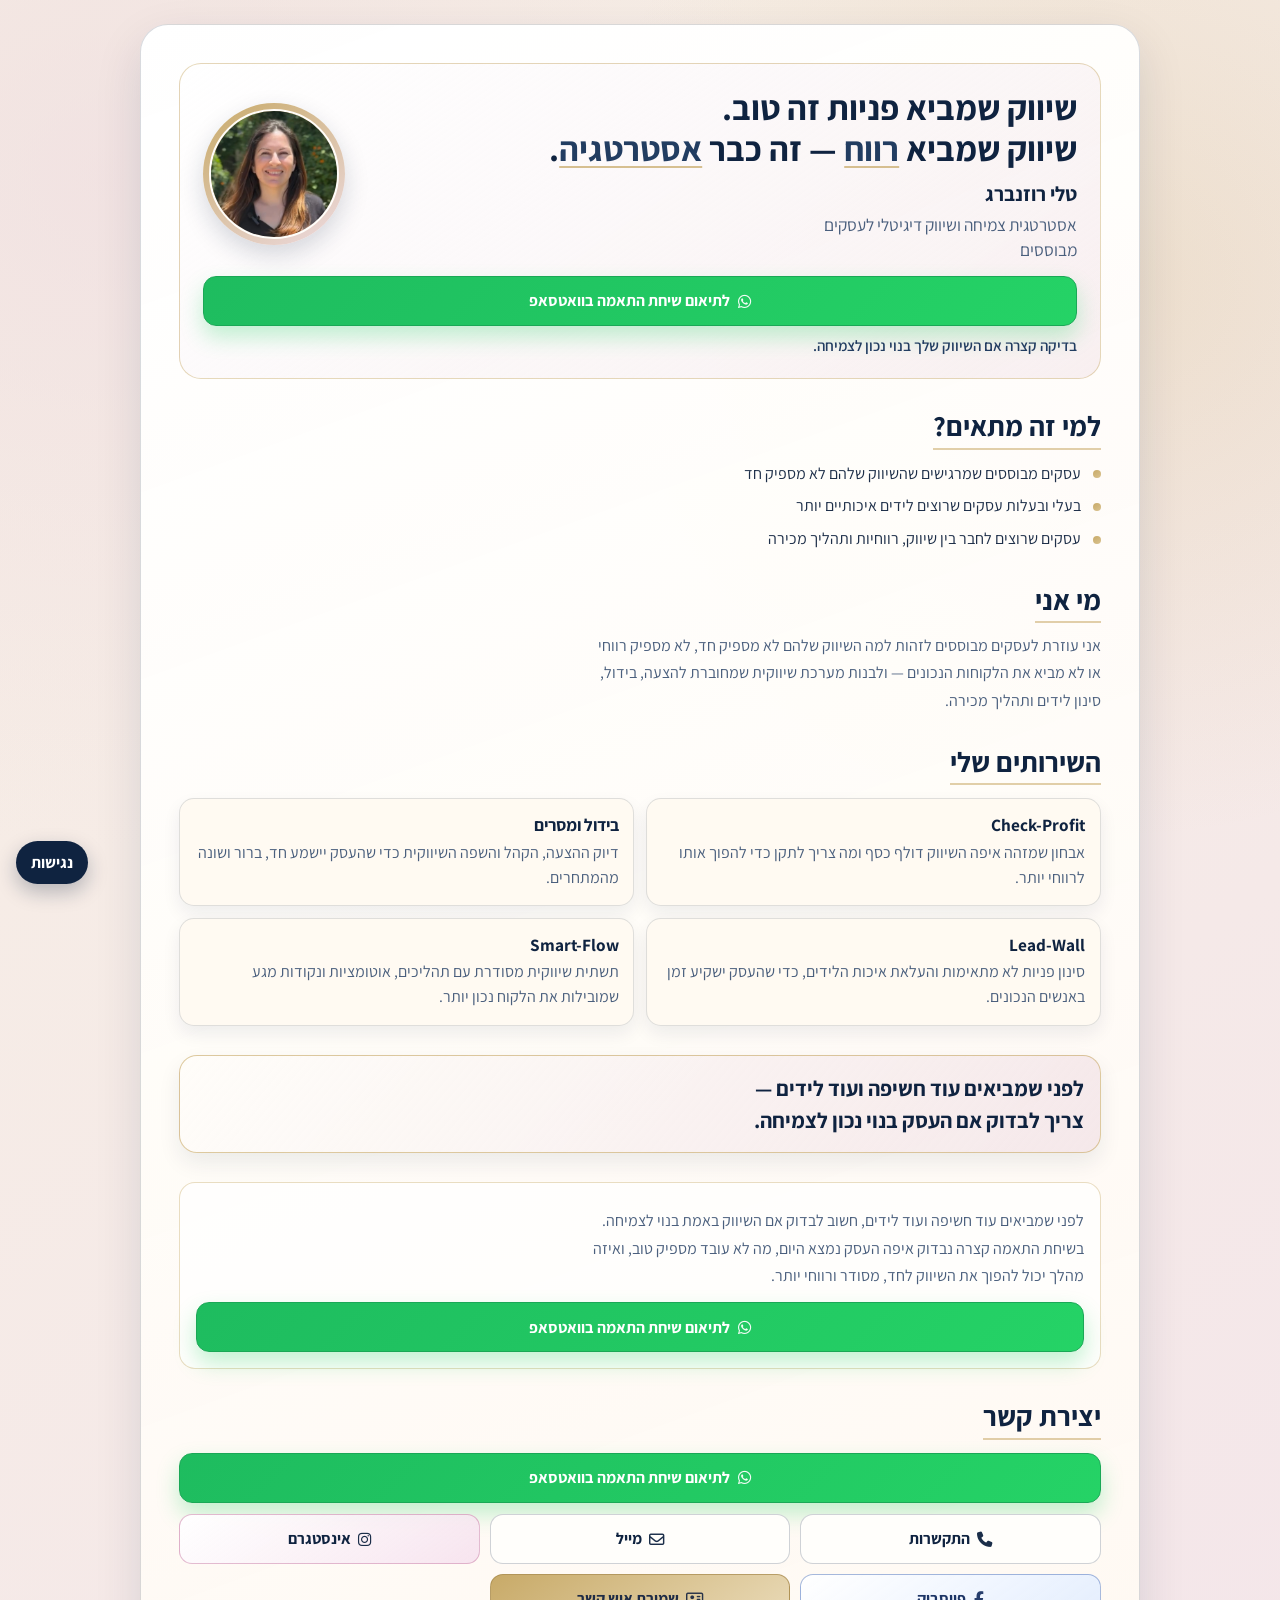
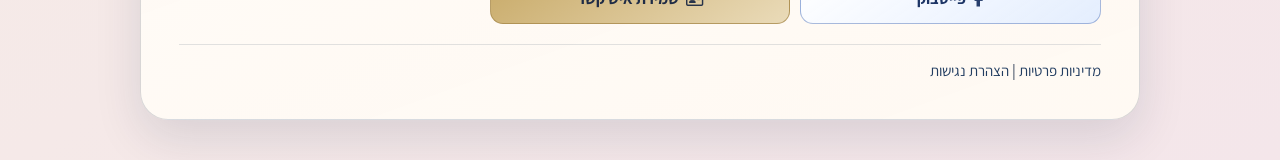
==== index.html @ 7b3e65f7 "Update index.html" ====
<!doctype html>
<html lang="he" dir="rtl">
  <head>
    <meta charset="UTF-8" />
    <meta name="viewport" content="width=device-width, initial-scale=1.0" />
    <title>טלי רוזנברג | אסטרטגית צמיחה ושיווק דיגיטלי לעסקים מבוססים</title>
    <meta
      name="description"
      content="טלי רוזנברג עוזרת לעסקים מבוססים לבנות שיווק חד, רווחי ומסודר יותר באמצעות אסטרטגיה, בידול, סינון לידים ותהליך מכירה. לתיאום שיחת התאמה בוואטסאפ."
    />
    <meta name="robots" content="index,follow" />
    <link rel="canonical" href="https://tali-digital-card.vercel.app/" />

    <meta property="og:type" content="website" />
    <meta property="og:locale" content="he_IL" />
    <meta property="og:url" content="https://tali-digital-card.vercel.app/" />
    <meta property="og:title" content="טלי רוזנברג | אסטרטגית צמיחה ושיווק דיגיטלי" />
    <meta
      property="og:description"
      content="שיווק שמביא פניות זה טוב. שיווק שמביא רווח — זה כבר אסטרטגיה. כרטיס דיגיטלי לתיאום שיחת התאמה עם טלי רוזנברג."
    />
    <meta property="og:image" content="https://tali-digital-card.vercel.app/assets/tali-profile.jpeg" />

    <meta name="twitter:card" content="summary_large_image" />
    <meta name="twitter:title" content="טלי רוזנברג | אסטרטגית צמיחה ושיווק דיגיטלי" />
    <meta
      name="twitter:description"
      content="שיווק שמביא פניות זה טוב. שיווק שמביא רווח — זה כבר אסטרטגיה."
    />
    <meta name="twitter:image" content="https://tali-digital-card.vercel.app/assets/tali-profile.jpeg" />

    <link rel="preconnect" href="https://fonts.googleapis.com" />
    <link rel="preconnect" href="https://fonts.gstatic.com" crossorigin />
    <link
      href="https://fonts.googleapis.com/css2?family=Assistant:wght@400;600;700&family=Playfair+Display:wght@600;700&display=swap"
      rel="stylesheet"
    />
    <link
      rel="stylesheet"
      href="https://cdnjs.cloudflare.com/ajax/libs/font-awesome/6.5.2/css/all.min.css"
    />
    <link rel="stylesheet" href="style.css" />

    <script type="application/ld+json">
      {
        "@context": "https://schema.org",
        "@type": "ProfessionalService",
        "name": "טלי רוזנברג",
        "url": "https://tali-digital-card.vercel.app/",
        "image": "https://tali-digital-card.vercel.app/assets/tali-profile.jpeg",
        "description": "אסטרטגית צמיחה ושיווק דיגיטלי לעסקים מבוססים. שיווק שמחובר לרווחיות, בידול, סינון לידים ותהליך מכירה.",
        "telephone": "+972586287333",
        "email": "rozdigitalm@gmail.com",
        "areaServed": "IL",
        "sameAs": [
          "https://www.instagram.com/tali_digitali/",
          "https://www.facebook.com/profile.php?id=61583277183396"
        ],
        "serviceType": [
          "אסטרטגיה שיווקית",
          "בידול ומסרים",
          "סינון לידים",
          "אוטומציות שיווקיות"
        ]
      }
    </script>
  </head>
  <body dir="rtl">
    <main class="page-wrap">
      <article class="brand-card">
        <section class="hero" aria-label="חלק עליון">
          <div class="hero-top">
            <div class="hero-copy">
              <h1>
                <span class="hook-line">שיווק שמביא פניות זה טוב.</span>
                <span class="hook-line"
                  >שיווק שמביא <span class="hook-emphasis">רווח</span> — זה כבר
                  <span class="hook-emphasis">אסטרטגיה</span>.</span
                >
              </h1>
              <p class="hero-name">טלי רוזנברג</p>
              <p class="hero-role">אסטרטגית צמיחה ושיווק דיגיטלי לעסקים מבוססים</p>
            </div>

            <figure class="profile-wrap" aria-label="תמונת פרופיל של טלי רוזנברג">
              <div class="profile-frame">
                <img
                  src="assets/tali-profile.jpeg"
                  alt="טלי רוזנברג, אסטרטגית צמיחה ושיווק דיגיטלי לעסקים מבוססים"
                  class="profile-image"
                />
              </div>
            </figure>
          </div>

          <a
            class="action-btn btn-whatsapp hero-cta"
            href="https://wa.me/972586287333"
            target="_blank"
            rel="noopener"
            aria-label="לתיאום שיחת התאמה בוואטסאפ"
          >
            <i class="fa-brands fa-whatsapp" aria-hidden="true"></i>
            <span>לתיאום שיחת התאמה בוואטסאפ</span>
          </a>
          <p class="hero-note">בדיקה קצרה אם השיווק שלך בנוי נכון לצמיחה.</p>
        </section>

        <section class="fit section-block" aria-label="למי השירות מתאים">
          <h2>למי זה מתאים?</h2>
          <ul class="fit-list">
            <li>עסקים מבוססים שמרגישים שהשיווק שלהם לא מספיק חד</li>
            <li>בעלי ובעלות עסקים שרוצים לידים איכותיים יותר</li>
            <li>עסקים שרוצים לחבר בין שיווק, רווחיות ותהליך מכירה</li>
          </ul>
        </section>

        <section class="about section-block" aria-label="מי אני">
          <h2>מי אני</h2>
          <p>
            אני עוזרת לעסקים מבוססים לזהות למה השיווק שלהם לא מספיק חד, לא מספיק
            רווחי או לא מביא את הלקוחות הנכונים — ולבנות מערכת שיווקית שמחוברת
            להצעה, בידול, סינון לידים ותהליך מכירה.
          </p>
        </section>

        <section class="services section-block" aria-label="שירותים">
          <h2>השירותים שלי</h2>
          <div class="services-grid">
            <article class="service-card">
              <h3>Check-Profit</h3>
              <p>
                אבחון שמזהה איפה השיווק דולף כסף ומה צריך לתקן כדי להפוך אותו לרווחי
                יותר.
              </p>
            </article>

            <article class="service-card">
              <h3>בידול ומסרים</h3>
              <p>
                דיוק ההצעה, הקהל והשפה השיווקית כדי שהעסק יישמע חד, ברור ושונה
                מהמתחרים.
              </p>
            </article>

            <article class="service-card">
              <h3>Lead-Wall</h3>
              <p>
                סינון פניות לא מתאימות והעלאת איכות הלידים, כדי שהעסק ישקיע זמן
                באנשים הנכונים.
              </p>
            </article>

            <article class="service-card">
              <h3>Smart-Flow</h3>
              <p>
                תשתית שיווקית מסודרת עם תהליכים, אוטומציות ונקודות מגע שמובילות את
                הלקוח נכון יותר.
              </p>
            </article>
          </div>
        </section>

        <section class="core-message section-block" aria-label="המסר המרכזי">
          <p>
            לפני שמביאים עוד חשיפה ועוד לידים —<br />
            צריך לבדוק אם העסק בנוי נכון לצמיחה.
          </p>
        </section>

        <section class="pre-contact-cta section-block" aria-label="קריאה לפעולה לפני יצירת קשר">
          <p>
            לפני שמביאים עוד חשיפה ועוד לידים, חשוב לבדוק אם השיווק באמת בנוי
            לצמיחה. בשיחת התאמה קצרה נבדוק איפה העסק נמצא היום, מה לא עובד מספיק
            טוב, ואיזה מהלך יכול להפוך את השיווק לחד, מסודר ורווחי יותר.
          </p>
          <a
            class="action-btn btn-whatsapp"
            href="https://wa.me/972586287333"
            target="_blank"
            rel="noopener"
            aria-label="לתיאום שיחת התאמה בוואטסאפ"
          >
            <i class="fa-brands fa-whatsapp" aria-hidden="true"></i>
            <span>לתיאום שיחת התאמה בוואטסאפ</span>
          </a>
        </section>

        <section class="contact section-block" id="contact" aria-label="יצירת קשר">
          <h2>יצירת קשר</h2>
          <a
            class="action-btn btn-whatsapp contact-primary"
            href="https://wa.me/972586287333"
            target="_blank"
            rel="noopener"
            aria-label="לתיאום שיחת התאמה בוואטסאפ"
          >
            <i class="fa-brands fa-whatsapp" aria-hidden="true"></i>
            <span>לתיאום שיחת התאמה בוואטסאפ</span>
          </a>

          <div class="actions" aria-label="כפתורי יצירת קשר משניים">
            <a class="action-btn" href="tel:0586287333" aria-label="התקשרות לטלי רוזנברג">
              <i class="fa-solid fa-phone" aria-hidden="true"></i>
              <span>התקשרות</span>
            </a>
            <a
              class="action-btn"
              href="mailto:rozdigitalm@gmail.com"
              aria-label="שליחת מייל לטלי רוזנברג"
            >
              <i class="fa-regular fa-envelope" aria-hidden="true"></i>
              <span>מייל</span>
            </a>
            <a
              class="action-btn btn-instagram"
              href="https://www.instagram.com/rdm_tali/"
              target="_blank"
              rel="noopener"
              aria-label="אינסטגרם של טלי רוזנברג"
            >
              <i class="fa-brands fa-instagram" aria-hidden="true"></i>
              <span>אינסטגרם</span>
            </a>
            <a
              class="action-btn btn-facebook"
              href="https://www.facebook.com/profile.php?id=61583277183396"
              target="_blank"
              rel="noopener"
              aria-label="פייסבוק של טלי רוזנברג"
            >
              <i class="fa-brands fa-facebook-f" aria-hidden="true"></i>
              <span>פייסבוק</span>
            </a>
            <a
              class="action-btn gold"
              href="assets/tali-rozenberg-contact.vcf"
              download
              aria-label="הורדת כרטיס איש קשר"
            >
              <i class="fa-regular fa-address-card" aria-hidden="true"></i>
              <span>שמירת איש קשר</span>
            </a>
          </div>
        </section>

        <footer class="card-footer" aria-label="קישורים נוספים">
          <nav class="legal-links" aria-label="קישורים משפטיים">
            <a href="privacy.html" aria-label="מעבר למדיניות הפרטיות">מדיניות פרטיות</a>
            <span aria-hidden="true">|</span>
            <a href="accessibility.html" aria-label="מעבר להצהרת הנגישות">הצהרת נגישות</a>
          </nav>
        </footer>
      </article>
    </main>

    <button
      class="a11y-toggle"
      id="a11yToggle"
      type="button"
      aria-label="פתיחת כלי נגישות"
      aria-expanded="false"
      aria-controls="a11yPanel"
    >
      נגישות
    </button>

    <section
      class="a11y-panel"
      id="a11yPanel"
      role="dialog"
      aria-label="כלי נגישות"
      aria-hidden="true"
      hidden
    >
      <div class="a11y-head">
        <h2>כלי נגישות</h2>
        <button type="button" id="a11yClose" class="a11y-close" aria-label="סגירת כלי נגישות">×</button>
      </div>

      <div class="a11y-grid">
        <button type="button" data-action="increase-text">הגדלת טקסט</button>
        <button type="button" data-action="decrease-text">הקטנת טקסט</button>
        <button type="button" data-action="reset-text">איפוס גודל טקסט</button>
        <button type="button" data-action="toggle-contrast">ניגודיות גבוהה</button>
        <button type="button" data-action="toggle-grayscale">גווני אפור</button>
        <button type="button" data-action="toggle-links">הדגשת קישורים</button>
        <button type="button" data-action="toggle-motion">הפחתת תנועה</button>
        <button type="button" data-action="reset-all">איפוס הכל</button>
      </div>

      <a class="a11y-statement-link" href="accessibility.html">מעבר להצהרת נגישות</a>
    </section>

    <script src="script.js"></script>
  </body>
</html>
---- style.css ----
:root {
  --user-font-scale: 1;
  --navy: #0f2340;
  --navy-soft: #223d61;
  --cream: #f7efe4;
  --off-white: #fffdf9;
  --powder: #edd9e0;
  --gold: #c8aa68;
  --gold-soft: #eadbb9;
  --text: #1e2f49;
  --muted: #4a5f7d;
  --border: rgba(15, 35, 64, 0.16);
  --shadow: 0 18px 48px rgba(15, 35, 64, 0.12);
}

* {
  box-sizing: border-box;
}

html,
body {
  margin: 0;
  padding: 0;
}

html {
  font-size: calc(16px * var(--user-font-scale));
}

body {
  min-height: 100vh;
  font-family: "Assistant", "Heebo", "Rubik", Arial, sans-serif;
  direction: rtl;
  text-align: right;
  overflow-x: hidden;
  color: var(--text);
  background:
    radial-gradient(circle at 8% 10%, rgba(237, 217, 224, 0.55), transparent 34%),
    radial-gradient(circle at 88% 16%, rgba(200, 170, 104, 0.2), transparent 30%),
    linear-gradient(145deg, var(--cream), #f4e6ea);
}

:focus-visible {
  outline: 3px solid #1a57a8;
  outline-offset: 2px;
}

.page-wrap {
  width: min(1000px, 92%);
  margin: 0 auto;
  padding: 1rem 0 2.5rem;
}

.brand-card {
  background: linear-gradient(160deg, rgba(255, 255, 255, 0.985), rgba(255, 250, 243, 0.94));
  border: 1px solid var(--border);
  border-radius: 28px;
  padding: clamp(1rem, 3.3vw, 2.4rem);
  box-shadow: var(--shadow);
}

.hero {
  border: 1px solid rgba(200, 170, 104, 0.45);
  background: linear-gradient(145deg, rgba(255, 255, 255, 0.95), rgba(237, 217, 224, 0.38));
  border-radius: 22px;
  padding: clamp(0.95rem, 3vw, 1.4rem);
}

.hero-top {
  display: flex;
  align-items: center;
  justify-content: space-between;
  gap: 0.9rem;
}

.hero-copy {
  max-width: 30ch;
}

.hero-copy h1 {
  margin: 0;
  font-family: "Assistant", "Heebo", "Rubik", Arial, sans-serif;
  color: var(--navy);
  font-size: clamp(1.12rem, 4.5vw, 2.15rem);
  line-height: 1.2;
  letter-spacing: 0;
  font-weight: 700;
}

.hook-line {
  display: block;
  white-space: nowrap;
}

.hook-emphasis {
  color: var(--navy-soft);
  font-weight: 700;
  text-decoration: underline;
  text-decoration-color: rgba(200, 170, 104, 0.72);
  text-decoration-thickness: 2px;
  text-underline-offset: 0.14em;
}

.hero-name {
  margin: 0.65rem 0 0;
  color: var(--navy);
  font-size: clamp(1.05rem, 3.8vw, 1.28rem);
  font-weight: 700;
}

.hero-role {
  margin: 0.32rem 0 0;
  color: var(--muted);
  font-size: clamp(0.95rem, 3.2vw, 1.08rem);
  line-height: 1.45;
}

.profile-wrap {
  margin: 0;
  flex-shrink: 0;
}

.profile-frame {
  width: clamp(88px, 22vw, 142px);
  aspect-ratio: 1 / 1;
  border-radius: 50%;
  padding: 6px;
  background: linear-gradient(145deg, rgba(200, 170, 104, 1), rgba(237, 217, 224, 0.95));
  box-shadow: 0 10px 25px rgba(15, 35, 64, 0.17);
}

.profile-image {
  width: 100%;
  height: 100%;
  border-radius: 50%;
  object-fit: cover;
  display: block;
  border: 2px solid var(--off-white);
}

.hero-cta {
  margin-top: 0.9rem;
  width: 100%;
}

.hero-note {
  margin: 0.55rem 0 0;
  color: var(--navy-soft);
  text-align: right;
  font-size: 0.95rem;
  font-weight: 600;
}

.section-block {
  margin-top: clamp(1rem, 2.8vw, 1.8rem);
}

.section-block h2 {
  margin: 0;
  display: inline-block;
  font-family: "Assistant", "Heebo", "Rubik", Arial, sans-serif;
  font-weight: 700;
  color: var(--navy);
  font-size: clamp(1.2rem, 3.8vw, 1.75rem);
  padding-bottom: 0.2rem;
  border-bottom: 2px solid rgba(200, 170, 104, 0.55);
}

.section-block p {
  margin: 0.55rem 0 0;
  color: var(--muted);
  font-size: 1rem;
  line-height: 1.72;
  max-width: 64ch;
}

.fit-list {
  margin: 0.7rem 0 0;
  padding: 0;
  list-style: none;
  display: grid;
  gap: 0.42rem;
}

.fit-list li {
  position: relative;
  color: var(--text);
  padding-inline-start: 1.2rem;
  line-height: 1.62;
}

.fit-list li::before {
  content: "";
  width: 8px;
  height: 8px;
  border-radius: 50%;
  position: absolute;
  right: 0;
  top: 0.6em;
  background: linear-gradient(145deg, var(--gold), #d9c28f);
}

.services-grid {
  margin-top: 0.8rem;
  display: grid;
  grid-template-columns: 1fr;
  gap: 0.72rem;
}

.service-card {
  background: #fffaf2;
  border: 1px solid rgba(15, 35, 64, 0.13);
  border-radius: 15px;
  padding: 0.9rem;
  box-shadow: 0 8px 18px rgba(15, 35, 64, 0.07);
}

.service-card h3,
.service-card p {
  margin: 0;
}

.service-card h3 {
  color: var(--navy);
  font-size: 1.08rem;
}

.service-card p {
  margin-top: 0.28rem;
  color: var(--muted);
  line-height: 1.56;
}

.core-message {
  background: linear-gradient(130deg, rgba(255, 253, 249, 0.98), rgba(237, 217, 224, 0.55));
  border: 1px solid rgba(200, 170, 104, 0.62);
  border-radius: 18px;
  box-shadow: 0 10px 22px rgba(15, 35, 64, 0.08);
  padding: 1rem;
}

.core-message p {
  margin: 0;
  color: var(--navy);
  font-family: "Assistant", "Heebo", "Rubik", Arial, sans-serif;
  font-size: clamp(1.08rem, 3.4vw, 1.35rem);
  font-weight: 700;
  line-height: 1.5;
}

.pre-contact-cta {
  background: rgba(255, 255, 255, 0.7);
  border: 1px solid rgba(200, 170, 104, 0.4);
  border-radius: 16px;
  padding: 0.95rem;
}

.pre-contact-cta .action-btn {
  margin-top: 0.8rem;
}

.contact-primary {
  margin-top: 0.82rem;
  width: 100%;
}

.actions {
  margin-top: 0.72rem;
  display: grid;
  grid-template-columns: 1fr;
  gap: 0.62rem;
}

.action-btn {
  text-decoration: none;
  display: inline-flex;
  align-items: center;
  justify-content: center;
  gap: 0.46rem;
  line-height: 1.25;
  min-height: 50px;
  width: 100%;
  border-radius: 13px;
  padding: 0.78rem 0.85rem;
  border: 1px solid rgba(15, 35, 64, 0.2);
  background: #fffefb;
  color: var(--navy);
  font-weight: 700;
  font-size: 0.99rem;
  transition: transform 160ms ease, box-shadow 160ms ease, border-color 160ms ease,
    background 160ms ease;
}

.action-btn i {
  font-size: 0.96rem;
  opacity: 0.95;
}

.action-btn:hover {
  transform: translateY(-2px);
  border-color: rgba(200, 170, 104, 0.82);
  box-shadow: 0 10px 24px rgba(15, 35, 64, 0.12);
}

.action-btn.btn-whatsapp {
  background: linear-gradient(135deg, #1ebc5f, #25d366);
  color: #fff;
  border-color: #1aa856;
  box-shadow: 0 11px 22px rgba(37, 211, 102, 0.28);
}

.action-btn.btn-whatsapp:hover {
  background: linear-gradient(135deg, #18ab52, #22c763);
  border-color: #17934a;
  box-shadow: 0 13px 25px rgba(37, 211, 102, 0.33);
}

.action-btn.btn-instagram {
  background: linear-gradient(145deg, rgba(255, 255, 255, 0.98), rgba(245, 222, 237, 0.78));
  border-color: rgba(200, 122, 164, 0.5);
}

.action-btn.btn-facebook {
  background: linear-gradient(145deg, rgba(255, 255, 255, 0.98), rgba(225, 236, 255, 0.9));
  border-color: rgba(66, 103, 178, 0.45);
  color: #1d3566;
}

.action-btn.gold {
  background: linear-gradient(145deg, var(--gold), var(--gold-soft));
  border-color: rgba(168, 138, 77, 0.74);
  color: #1f2c46;
}

.card-footer {
  margin-top: 1.25rem;
  padding-top: 0.9rem;
  border-top: 1px solid rgba(15, 35, 64, 0.12);
  display: flex;
  gap: 1rem;
  flex-wrap: wrap;
}

.card-footer a {
  color: var(--navy-soft);
  text-decoration: none;
  font-size: 0.94rem;
}

.card-footer a:hover {
  text-decoration: underline;
}

.legal-card {
  max-width: 850px;
  margin: 0 auto;
}

.legal-card h1 {
  margin: 0;
  color: var(--navy);
  font-size: clamp(1.7rem, 5vw, 2.4rem);
}

.legal-card p,
.legal-card li {
  color: var(--muted);
  line-height: 1.7;
}

.legal-card ul {
  margin-top: 0.4rem;
}

.legal-card .legal-contact {
  background: #fffaf2;
  border: 1px solid rgba(15, 35, 64, 0.12);
  border-radius: 14px;
  padding: 0.85rem;
}

.back-link {
  margin-top: 1.2rem;
  display: inline-block;
  color: var(--navy);
  font-weight: 700;
  text-decoration: none;
}

.back-link:hover {
  text-decoration: underline;
}

.a11y-toggle {
  position: fixed;
  left: 1rem;
  bottom: 1rem;
  z-index: 1200;
  border: 0;
  border-radius: 999px;
  padding: 0.7rem 0.95rem;
  font: inherit;
  font-weight: 700;
  background: var(--navy);
  color: #fff;
  box-shadow: 0 8px 20px rgba(15, 35, 64, 0.28);
  cursor: pointer;
}

.a11y-panel {
  position: fixed;
  left: 1rem;
  bottom: 4.25rem;
  width: min(92vw, 320px);
  z-index: 1300;
  background: #fff;
  border: 1px solid rgba(15, 35, 64, 0.2);
  border-radius: 14px;
  box-shadow: 0 16px 40px rgba(15, 35, 64, 0.2);
  padding: 0.75rem;
}

.a11y-head {
  display: flex;
  align-items: center;
  justify-content: space-between;
  gap: 0.6rem;
}

.a11y-head h2 {
  margin: 0;
  font-size: 1.05rem;
  color: var(--navy);
}

.a11y-close {
  border: 0;
  background: transparent;
  color: var(--navy);
  font-size: 1.35rem;
  line-height: 1;
  cursor: pointer;
}

.a11y-grid {
  display: grid;
  grid-template-columns: repeat(2, minmax(0, 1fr));
  gap: 0.45rem;
  margin-top: 0.65rem;
}

.a11y-grid button {
  border: 1px solid rgba(15, 35, 64, 0.2);
  background: #fffefb;
  border-radius: 10px;
  min-height: 38px;
  padding: 0.4rem 0.45rem;
  font: inherit;
  color: var(--navy);
  cursor: pointer;
}

.a11y-grid button:hover {
  border-color: rgba(200, 170, 104, 0.78);
}

.a11y-statement-link {
  display: inline-block;
  margin-top: 0.65rem;
  color: var(--navy-soft);
  text-decoration: none;
}

.a11y-statement-link:hover {
  text-decoration: underline;
}

body.a11y-high-contrast {
  background: #ffffff;
  color: #000;
}

body.a11y-high-contrast .brand-card,
body.a11y-high-contrast .hero,
body.a11y-high-contrast .service-card,
body.a11y-high-contrast .pre-contact-cta,
body.a11y-high-contrast .core-message,
body.a11y-high-contrast .legal-card,
body.a11y-high-contrast .a11y-panel {
  background: #fff !important;
  border-color: #000 !important;
  box-shadow: none !important;
}

body.a11y-high-contrast * {
  color: #000 !important;
}

body.a11y-grayscale {
  filter: grayscale(1);
}

body.a11y-links-highlight a {
  text-decoration: underline !important;
  text-decoration-thickness: 2px !important;
}

body.a11y-reduce-motion *,
body.a11y-reduce-motion *::before,
body.a11y-reduce-motion *::after {
  animation-duration: 0.01ms !important;
  animation-iteration-count: 1 !important;
  transition-duration: 0.01ms !important;
  scroll-behavior: auto !important;
}

@media (min-width: 700px) {
  .page-wrap {
    padding-top: 1.5rem;
  }

  .hero-copy {
    max-width: 34ch;
  }

  .services-grid {
    grid-template-columns: repeat(2, minmax(0, 1fr));
  }

  .actions {
    grid-template-columns: repeat(2, minmax(0, 1fr));
  }
}

@media (max-width: 768px) {
  .page-wrap {
    width: min(1000px, 94%);
    padding-top: 0.8rem;
  }

  .brand-card {
    padding: 0.9rem;
  }

  .hero {
    padding: 0.9rem;
  }

  .hero-top {
    display: grid;
    grid-template-columns: 1fr;
    justify-items: center;
    gap: 0.7rem;
  }

  .hero-copy {
    order: 1;
    max-width: 100%;
    width: 100%;
    text-align: right;
  }

  .hero-copy h1 {
    font-size: clamp(1rem, 4.6vw, 1.24rem);
    line-height: 1.28;
  }

  .hook-line {
    white-space: normal;
  }

  .profile-wrap {
    order: 2;
  }

  .profile-frame {
    width: clamp(84px, 22vw, 104px);
  }

  .hero-name {
    font-size: 1.02rem;
  }

  .hero-role {
    font-size: 0.95rem;
    line-height: 1.5;
  }

  .action-btn {
    min-height: 52px;
  }

  .a11y-panel {
    left: 0.6rem;
    bottom: 4.1rem;
  }

  .a11y-toggle {
    left: 0.6rem;
    bottom: 0.8rem;
  }
}

@media (min-width: 960px) {
  .actions {
    grid-template-columns: repeat(3, minmax(0, 1fr));
  }
}

@media (prefers-reduced-motion: reduce) {
  * {
    transition-duration: 0.01ms !important;
    animation-duration: 0.01ms !important;
  }
}
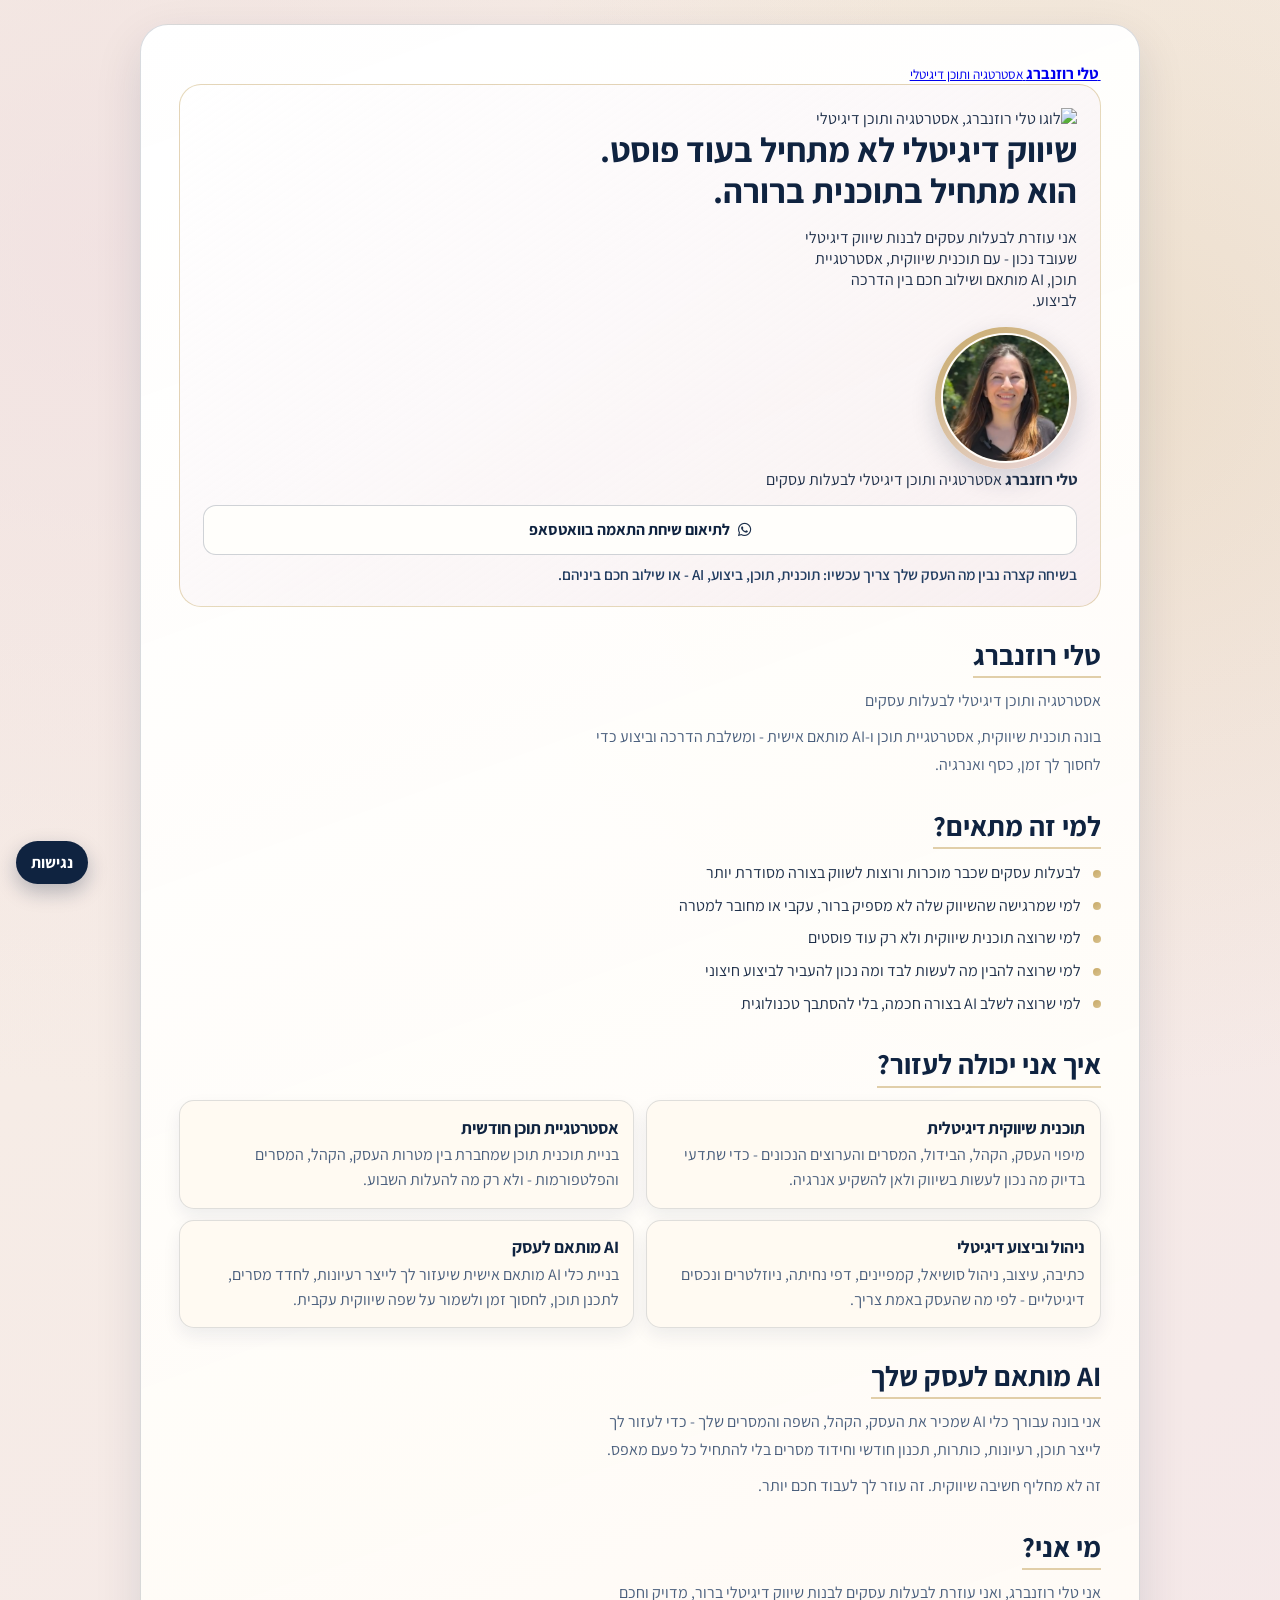
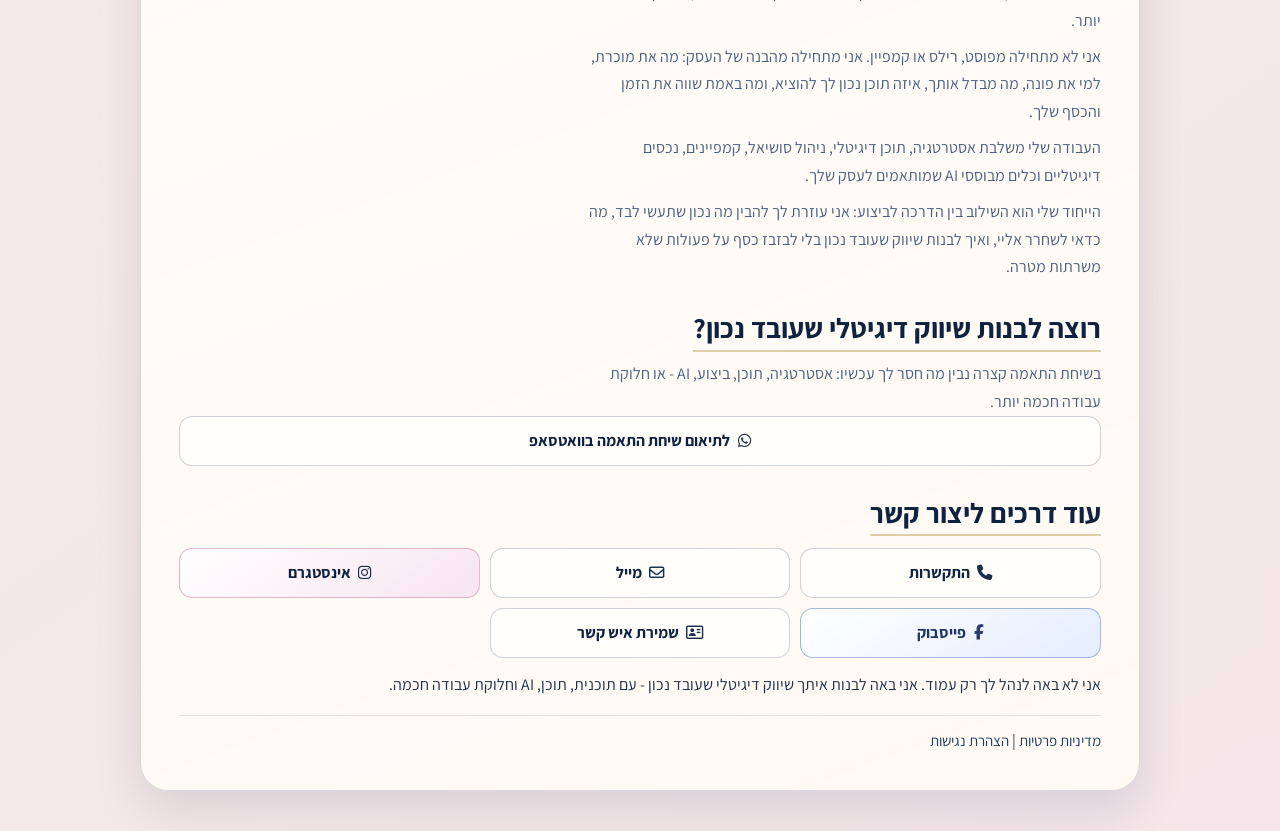
==== commit 64dd67c5: "Update digital card branding" ====
--- a/index.html
+++ b/index.html
@@ -3,10 +3,10 @@
   <head>
     <meta charset="UTF-8" />
     <meta name="viewport" content="width=device-width, initial-scale=1.0" />
-    <title>טלי רוזנברג | אסטרטגית צמיחה ושיווק דיגיטלי לעסקים מבוססים</title>
+    <title>טלי רוזנברג | אסטרטגיה ותוכן דיגיטלי</title>
     <meta
       name="description"
-      content="טלי רוזנברג עוזרת לעסקים מבוססים לבנות שיווק חד, רווחי ומסודר יותר באמצעות אסטרטגיה, בידול, סינון לידים ותהליך מכירה. לתיאום שיחת התאמה בוואטסאפ."
+      content="תוכנית שיווקית, אסטרטגיית תוכן ו-AI מותאם לבעלות עסקים שרוצות שיווק דיגיטלי שעובד נכון."
     />
     <meta name="robots" content="index,follow" />
     <link rel="canonical" href="https://tali-digital-card.vercel.app/" />
@@ -14,25 +14,25 @@
     <meta property="og:type" content="website" />
     <meta property="og:locale" content="he_IL" />
     <meta property="og:url" content="https://tali-digital-card.vercel.app/" />
-    <meta property="og:title" content="טלי רוזנברג | אסטרטגית צמיחה ושיווק דיגיטלי" />
+    <meta property="og:title" content="טלי רוזנברג | אסטרטגיה ותוכן דיגיטלי" />
     <meta
       property="og:description"
-      content="שיווק שמביא פניות זה טוב. שיווק שמביא רווח — זה כבר אסטרטגיה. כרטיס דיגיטלי לתיאום שיחת התאמה עם טלי רוזנברג."
+      content="בונה תוכנית שיווקית, אסטרטגיית תוכן ו-AI מותאם אישית - ומשלבת הדרכה וביצוע כדי לחסוך זמן וכסף."
     />
     <meta property="og:image" content="https://tali-digital-card.vercel.app/assets/tali-profile.jpeg" />
 
     <meta name="twitter:card" content="summary_large_image" />
-    <meta name="twitter:title" content="טלי רוזנברג | אסטרטגית צמיחה ושיווק דיגיטלי" />
+    <meta name="twitter:title" content="טלי רוזנברג | אסטרטגיה ותוכן דיגיטלי" />
     <meta
       name="twitter:description"
-      content="שיווק שמביא פניות זה טוב. שיווק שמביא רווח — זה כבר אסטרטגיה."
+      content="שיווק דיגיטלי שעובד נכון מתחיל בתוכנית ברורה, תוכן מדויק ו-AI מותאם לעסק."
     />
     <meta name="twitter:image" content="https://tali-digital-card.vercel.app/assets/tali-profile.jpeg" />
 
     <link rel="preconnect" href="https://fonts.googleapis.com" />
     <link rel="preconnect" href="https://fonts.gstatic.com" crossorigin />
     <link
-      href="https://fonts.googleapis.com/css2?family=Assistant:wght@400;600;700&family=Playfair+Display:wght@600;700&display=swap"
+      href="https://fonts.googleapis.com/css2?family=Assistant:wght@400;600;700;800&display=swap"
       rel="stylesheet"
     />
     <link
@@ -48,7 +48,7 @@
         "name": "טלי רוזנברג",
         "url": "https://tali-digital-card.vercel.app/",
         "image": "https://tali-digital-card.vercel.app/assets/tali-profile.jpeg",
-        "description": "אסטרטגית צמיחה ושיווק דיגיטלי לעסקים מבוססים. שיווק שמחובר לרווחיות, בידול, סינון לידים ותהליך מכירה.",
+        "description": "אסטרטגיה ותוכן דיגיטלי לבעלות עסקים: תוכנית שיווקית, אסטרטגיית תוכן, AI מותאם והדרכה לצד ביצוע.",
         "telephone": "+972586287333",
         "email": "rozdigitalm@gmail.com",
         "areaServed": "IL",
@@ -57,10 +57,10 @@
           "https://www.facebook.com/profile.php?id=61583277183396"
         ],
         "serviceType": [
-          "אסטרטגיה שיווקית",
-          "בידול ומסרים",
-          "סינון לידים",
-          "אוטומציות שיווקיות"
+          "תוכנית שיווקית דיגיטלית",
+          "אסטרטגיית תוכן חודשית",
+          "ניהול וביצוע דיגיטלי",
+          "AI מותאם לעסק"
         ]
       }
     </script>
@@ -68,33 +68,59 @@
   <body dir="rtl">
     <main class="page-wrap">
       <article class="brand-card">
-        <section class="hero" aria-label="חלק עליון">
-          <div class="hero-top">
-            <div class="hero-copy">
-              <h1>
-                <span class="hook-line">שיווק שמביא פניות זה טוב.</span>
-                <span class="hook-line"
-                  >שיווק שמביא <span class="hook-emphasis">רווח</span> — זה כבר
-                  <span class="hook-emphasis">אסטרטגיה</span>.</span
-                >
-              </h1>
-              <p class="hero-name">טלי רוזנברג</p>
-              <p class="hero-role">אסטרטגית צמיחה ושיווק דיגיטלי לעסקים מבוססים</p>
+        <header class="site-header" aria-label="ראש הכרטיס">
+          <a class="brand-logo brand-logo-horizontal" href="index.html" aria-label="טלי רוזנברג - עמוד הבית">
+            <img
+              class="brand-logo-image brand-logo-image-small"
+              src="assets/tali-logo.png"
+              alt=""
+              aria-hidden="true"
+            />
+            <span class="brand-text">
+              <strong>טלי רוזנברג</strong>
+              <small>אסטרטגיה ותוכן דיגיטלי</small>
+            </span>
+          </a>
+        </header>
+
+        <section class="hero" aria-label="פתיח">
+          <div class="hero-brand">
+            <div class="brand-logo brand-logo-full" aria-label="לוגו TR של טלי רוזנברג">
+              <img
+                class="brand-logo-image brand-logo-image-large"
+                src="assets/tali-logo.png"
+                alt="לוגו טלי רוזנברג, אסטרטגיה ותוכן דיגיטלי"
+              />
             </div>
-
-            <figure class="profile-wrap" aria-label="תמונת פרופיל של טלי רוזנברג">
-              <div class="profile-frame">
-                <img
-                  src="assets/tali-profile.jpeg"
-                  alt="טלי רוזנברג, אסטרטגית צמיחה ושיווק דיגיטלי לעסקים מבוססים"
-                  class="profile-image"
-                />
-              </div>
-            </figure>
           </div>
 
+          <div class="hero-copy">
+            <h1>
+              <span class="hook-line">שיווק דיגיטלי לא מתחיל בעוד פוסט.</span>
+              <span class="hook-line">הוא מתחיל בתוכנית ברורה.</span>
+            </h1>
+            <p>
+              אני עוזרת לבעלות עסקים לבנות שיווק דיגיטלי שעובד נכון - עם תוכנית
+              שיווקית, אסטרטגיית תוכן, AI מותאם ושילוב חכם בין הדרכה לביצוע.
+            </p>
+          </div>
+
+          <figure class="profile-wrap" aria-label="תמונת פרופיל של טלי רוזנברג">
+            <div class="profile-frame">
+              <img
+                src="assets/tali-profile.jpeg"
+                alt="טלי רוזנברג, אסטרטגיה ותוכן דיגיטלי לבעלות עסקים"
+                class="profile-image"
+              />
+            </div>
+            <figcaption>
+              <strong>טלי רוזנברג</strong>
+              <span>אסטרטגיה ותוכן דיגיטלי לבעלות עסקים</span>
+            </figcaption>
+          </figure>
+
           <a
-            class="action-btn btn-whatsapp hero-cta"
+            class="action-btn btn-primary hero-cta"
             href="https://wa.me/972586287333"
             target="_blank"
             rel="noopener"
@@ -103,79 +129,108 @@
             <i class="fa-brands fa-whatsapp" aria-hidden="true"></i>
             <span>לתיאום שיחת התאמה בוואטסאפ</span>
           </a>
-          <p class="hero-note">בדיקה קצרה אם השיווק שלך בנוי נכון לצמיחה.</p>
+          <p class="hero-note">
+            בשיחה קצרה נבין מה העסק שלך צריך עכשיו: תוכנית, תוכן, ביצוע, AI - או שילוב חכם ביניהם.
+          </p>
+        </section>
+
+        <section class="profile-summary section-block" aria-label="פרופיל קצר">
+          <h2>טלי רוזנברג</h2>
+          <p class="section-kicker">אסטרטגיה ותוכן דיגיטלי לבעלות עסקים</p>
+          <p>
+            בונה תוכנית שיווקית, אסטרטגיית תוכן ו-AI מותאם אישית - ומשלבת הדרכה
+            וביצוע כדי לחסוך לך זמן, כסף ואנרגיה.
+          </p>
         </section>
 
         <section class="fit section-block" aria-label="למי השירות מתאים">
           <h2>למי זה מתאים?</h2>
           <ul class="fit-list">
-            <li>עסקים מבוססים שמרגישים שהשיווק שלהם לא מספיק חד</li>
-            <li>בעלי ובעלות עסקים שרוצים לידים איכותיים יותר</li>
-            <li>עסקים שרוצים לחבר בין שיווק, רווחיות ותהליך מכירה</li>
+            <li>לבעלות עסקים שכבר מוכרות ורוצות לשווק בצורה מסודרת יותר</li>
+            <li>למי שמרגישה שהשיווק שלה לא מספיק ברור, עקבי או מחובר למטרה</li>
+            <li>למי שרוצה תוכנית שיווקית ולא רק עוד פוסטים</li>
+            <li>למי שרוצה להבין מה לעשות לבד ומה נכון להעביר לביצוע חיצוני</li>
+            <li>למי שרוצה לשלב AI בצורה חכמה, בלי להסתבך טכנולוגית</li>
           </ul>
         </section>
 
-        <section class="about section-block" aria-label="מי אני">
-          <h2>מי אני</h2>
-          <p>
-            אני עוזרת לעסקים מבוססים לזהות למה השיווק שלהם לא מספיק חד, לא מספיק
-            רווחי או לא מביא את הלקוחות הנכונים — ולבנות מערכת שיווקית שמחוברת
-            להצעה, בידול, סינון לידים ותהליך מכירה.
-          </p>
-        </section>
-
-        <section class="services section-block" aria-label="שירותים">
-          <h2>השירותים שלי</h2>
+        <section class="services section-block" aria-label="איך אני יכולה לעזור">
+          <h2>איך אני יכולה לעזור?</h2>
           <div class="services-grid">
             <article class="service-card">
-              <h3>Check-Profit</h3>
+              <h3>תוכנית שיווקית דיגיטלית</h3>
               <p>
-                אבחון שמזהה איפה השיווק דולף כסף ומה צריך לתקן כדי להפוך אותו לרווחי
-                יותר.
+                מיפוי העסק, הקהל, הבידול, המסרים והערוצים הנכונים - כדי שתדעי בדיוק
+                מה נכון לעשות בשיווק ולאן להשקיע אנרגיה.
               </p>
             </article>
 
             <article class="service-card">
-              <h3>בידול ומסרים</h3>
+              <h3>אסטרטגיית תוכן חודשית</h3>
               <p>
-                דיוק ההצעה, הקהל והשפה השיווקית כדי שהעסק יישמע חד, ברור ושונה
-                מהמתחרים.
+                בניית תוכנית תוכן שמחברת בין מטרות העסק, הקהל, המסרים והפלטפורמות -
+                ולא רק מה להעלות השבוע.
               </p>
             </article>
 
             <article class="service-card">
-              <h3>Lead-Wall</h3>
+              <h3>ניהול וביצוע דיגיטלי</h3>
               <p>
-                סינון פניות לא מתאימות והעלאת איכות הלידים, כדי שהעסק ישקיע זמן
-                באנשים הנכונים.
+                כתיבה, עיצוב, ניהול סושיאל, קמפיינים, דפי נחיתה, ניוזלטרים ונכסים
+                דיגיטליים - לפי מה שהעסק באמת צריך.
               </p>
             </article>
 
             <article class="service-card">
-              <h3>Smart-Flow</h3>
+              <h3>AI מותאם לעסק</h3>
               <p>
-                תשתית שיווקית מסודרת עם תהליכים, אוטומציות ונקודות מגע שמובילות את
-                הלקוח נכון יותר.
+                בניית כלי AI מותאם אישית שיעזור לך לייצר רעיונות, לחדד מסרים, לתכנן
+                תוכן, לחסוך זמן ולשמור על שפה שיווקית עקבית.
               </p>
             </article>
           </div>
         </section>
 
-        <section class="core-message section-block" aria-label="המסר המרכזי">
-          <p>
-            לפני שמביאים עוד חשיפה ועוד לידים —<br />
-            צריך לבדוק אם העסק בנוי נכון לצמיחה.
-          </p>
-        </section>
-
-        <section class="pre-contact-cta section-block" aria-label="קריאה לפעולה לפני יצירת קשר">
-          <p>
-            לפני שמביאים עוד חשיפה ועוד לידים, חשוב לבדוק אם השיווק באמת בנוי
-            לצמיחה. בשיחת התאמה קצרה נבדוק איפה העסק נמצא היום, מה לא עובד מספיק
-            טוב, ואיזה מהלך יכול להפוך את השיווק לחד, מסודר ורווחי יותר.
+        <section class="ai-section section-block" aria-label="AI מותאם לעסק שלך">
+          <h2>AI מותאם לעסק שלך</h2>
+          <p>
+            אני בונה עבורך כלי AI שמכיר את העסק, הקהל, השפה והמסרים שלך - כדי לעזור
+            לך לייצר תוכן, רעיונות, כותרות, תכנון חודשי וחידוד מסרים בלי להתחיל כל
+            פעם מאפס.
+          </p>
+          <p class="highlight-line">זה לא מחליף חשיבה שיווקית. זה עוזר לך לעבוד חכם יותר.</p>
+        </section>
+
+        <section class="about section-block" aria-label="מי אני">
+          <h2>מי אני?</h2>
+          <p>
+            אני טלי רוזנברג, ואני עוזרת לבעלות עסקים לבנות שיווק דיגיטלי ברור,
+            מדויק וחכם יותר.
+          </p>
+          <p>
+            אני לא מתחילה מפוסט, רילס או קמפיין. אני מתחילה מהבנה של העסק: מה את
+            מוכרת, למי את פונה, מה מבדל אותך, איזה תוכן נכון לך להוציא, ומה באמת
+            שווה את הזמן והכסף שלך.
+          </p>
+          <p>
+            העבודה שלי משלבת אסטרטגיה, תוכן דיגיטלי, ניהול סושיאל, קמפיינים, נכסים
+            דיגיטליים וכלים מבוססי AI שמותאמים לעסק שלך.
+          </p>
+          <p>
+            הייחוד שלי הוא השילוב בין הדרכה לביצוע: אני עוזרת לך להבין מה נכון שתעשי
+            לבד, מה כדאי לשחרר אליי, ואיך לבנות שיווק שעובד נכון בלי לבזבז כסף על
+            פעולות שלא משרתות מטרה.
+          </p>
+        </section>
+
+        <section class="final-cta section-block" aria-label="קריאה לפעולה">
+          <h2>רוצה לבנות שיווק דיגיטלי שעובד נכון?</h2>
+          <p>
+            בשיחת התאמה קצרה נבין מה חסר לך עכשיו: אסטרטגיה, תוכן, ביצוע, AI - או
+            חלוקת עבודה חכמה יותר.
           </p>
           <a
-            class="action-btn btn-whatsapp"
+            class="action-btn btn-primary"
             href="https://wa.me/972586287333"
             target="_blank"
             rel="noopener"
@@ -187,25 +242,14 @@
         </section>
 
         <section class="contact section-block" id="contact" aria-label="יצירת קשר">
-          <h2>יצירת קשר</h2>
-          <a
-            class="action-btn btn-whatsapp contact-primary"
-            href="https://wa.me/972586287333"
-            target="_blank"
-            rel="noopener"
-            aria-label="לתיאום שיחת התאמה בוואטסאפ"
-          >
-            <i class="fa-brands fa-whatsapp" aria-hidden="true"></i>
-            <span>לתיאום שיחת התאמה בוואטסאפ</span>
-          </a>
-
-          <div class="actions" aria-label="כפתורי יצירת קשר משניים">
-            <a class="action-btn" href="tel:0586287333" aria-label="התקשרות לטלי רוזנברג">
+          <h2>עוד דרכים ליצור קשר</h2>
+          <div class="actions" aria-label="כפתורי יצירת קשר">
+            <a class="action-btn btn-phone" href="tel:0586287333" aria-label="התקשרות לטלי רוזנברג">
               <i class="fa-solid fa-phone" aria-hidden="true"></i>
               <span>התקשרות</span>
             </a>
             <a
-              class="action-btn"
+              class="action-btn btn-mail"
               href="mailto:rozdigitalm@gmail.com"
               aria-label="שליחת מייל לטלי רוזנברג"
             >
@@ -214,7 +258,7 @@
             </a>
             <a
               class="action-btn btn-instagram"
-              href="https://www.instagram.com/rdm_tali/"
+              href="https://www.instagram.com/tali_digitali/"
               target="_blank"
               rel="noopener"
               aria-label="אינסטגרם של טלי רוזנברג"
@@ -233,7 +277,7 @@
               <span>פייסבוק</span>
             </a>
             <a
-              class="action-btn gold"
+              class="action-btn btn-vcard"
               href="assets/tali-rozenberg-contact.vcf"
               download
               aria-label="הורדת כרטיס איש קשר"
@@ -243,6 +287,11 @@
             </a>
           </div>
         </section>
+
+        <p class="anchor-line">
+          אני לא באה לנהל לך רק עמוד. אני באה לבנות איתך שיווק דיגיטלי שעובד נכון -
+          עם תוכנית, תוכן, AI וחלוקת עבודה חכמה.
+        </p>
 
         <footer class="card-footer" aria-label="קישורים נוספים">
           <nav class="legal-links" aria-label="קישורים משפטיים">
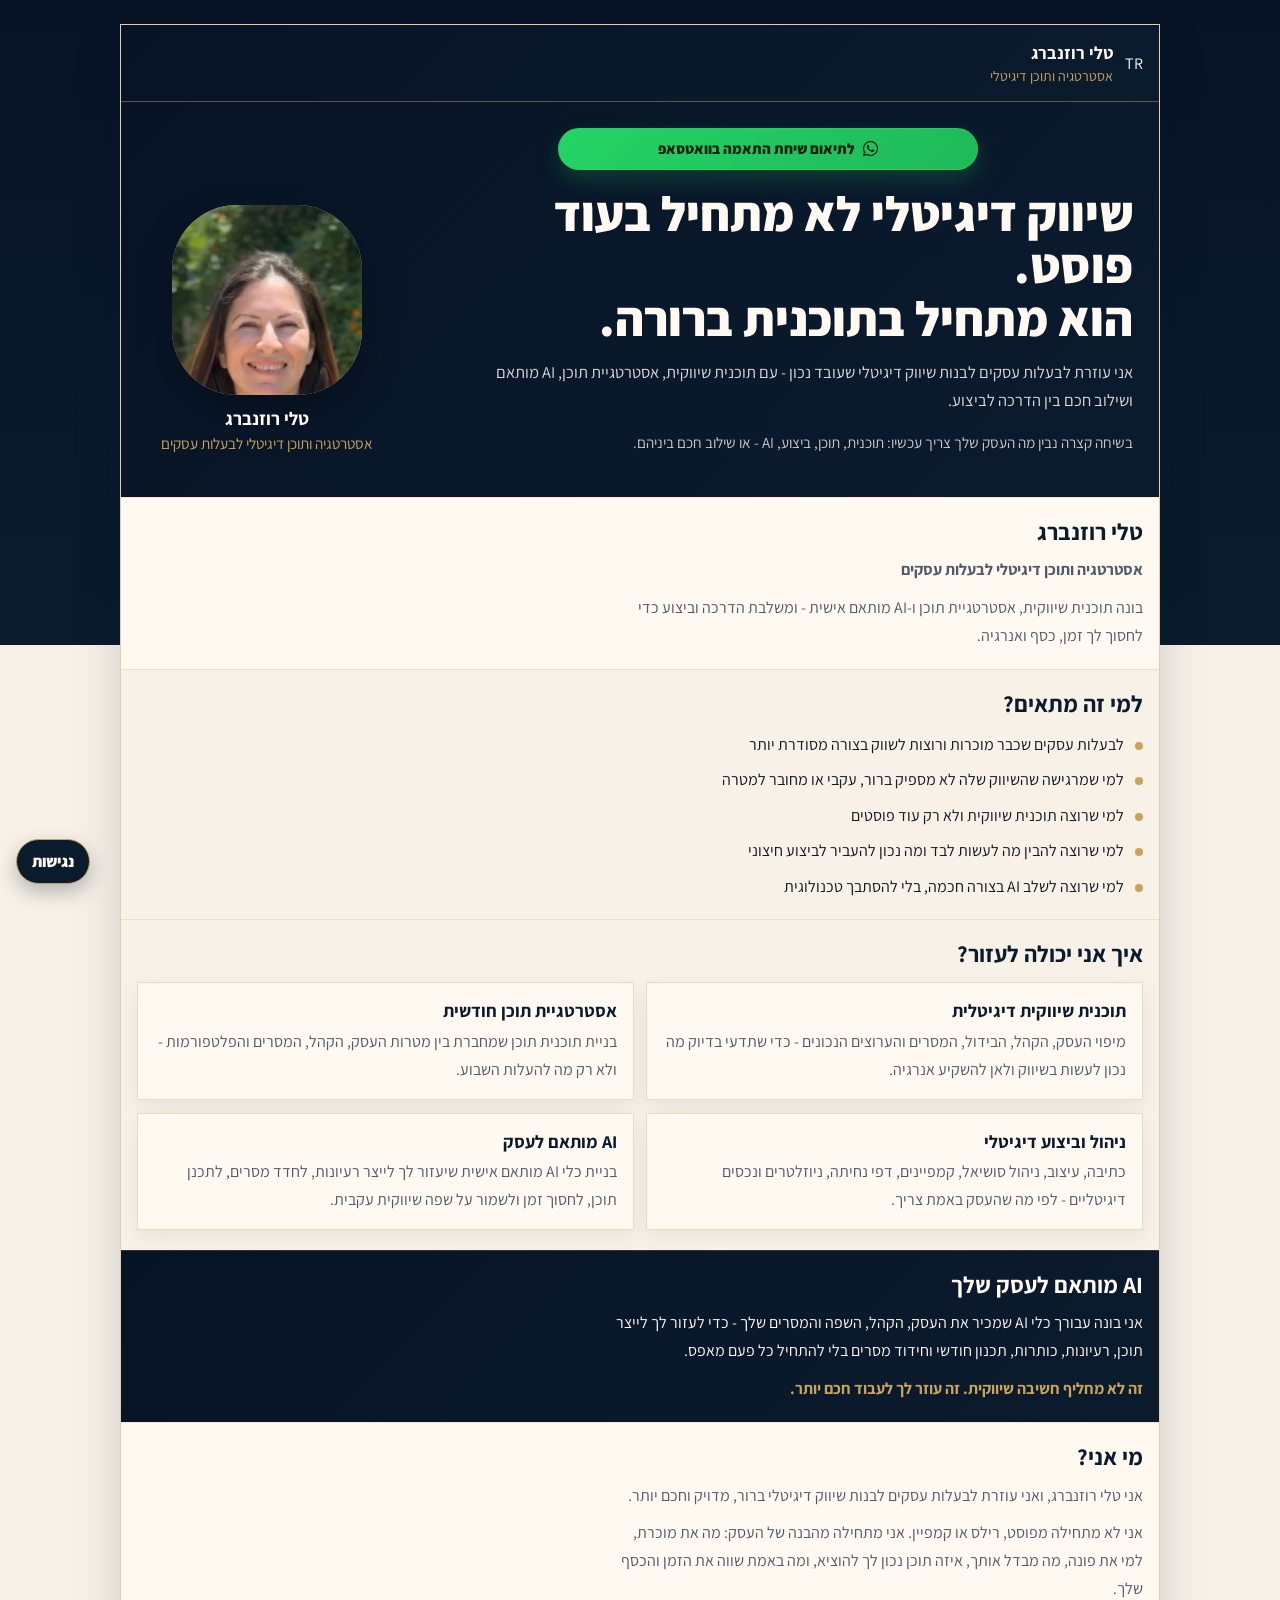
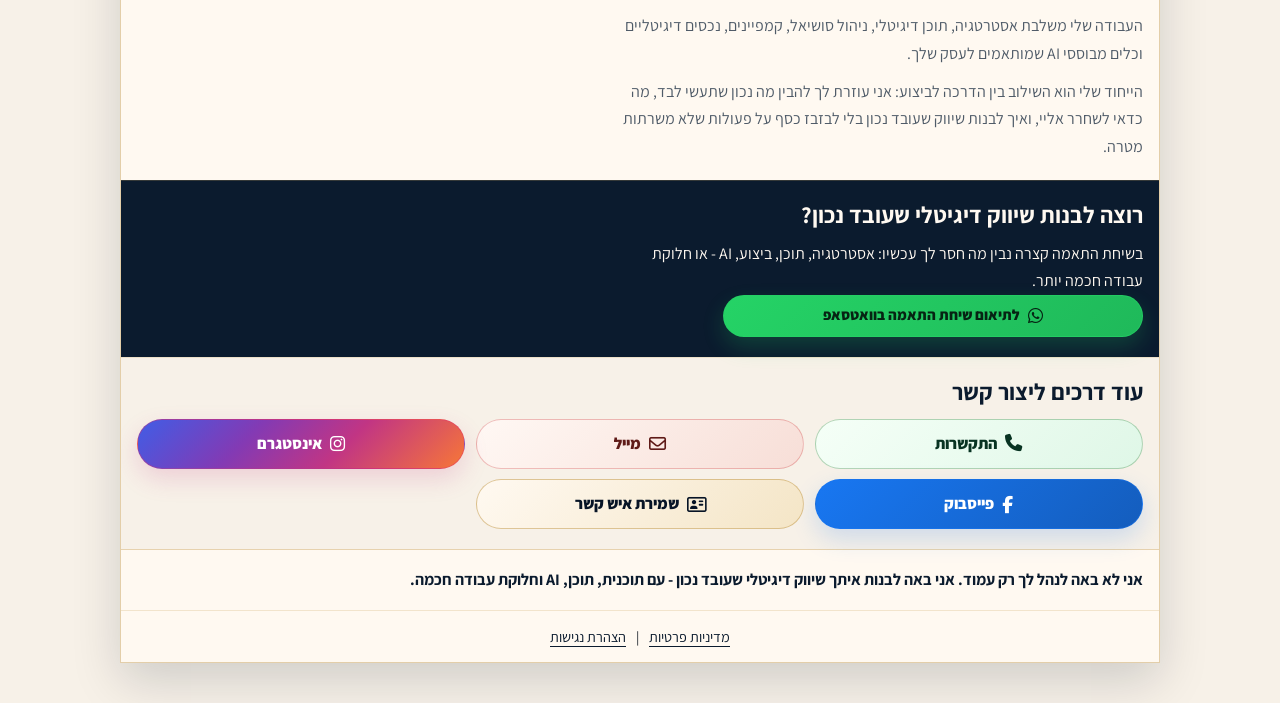
==== commit 1a5e3479: "Fix broken logo and hero markup" ====
--- a/index.html
+++ b/index.html
@@ -70,12 +70,9 @@
       <article class="brand-card">
         <header class="site-header" aria-label="ראש הכרטיס">
           <a class="brand-logo brand-logo-horizontal" href="index.html" aria-label="טלי רוזנברג - עמוד הבית">
-            <img
-              class="brand-logo-image brand-logo-image-small"
-              src="assets/tali-logo.png"
-              alt=""
-              aria-hidden="true"
-            />
+            <span class="brand-mark brand-mark-small" aria-hidden="true">
+              <span>TR</span>
+            </span>
             <span class="brand-text">
               <strong>טלי רוזנברג</strong>
               <small>אסטרטגיה ותוכן דיגיטלי</small>
@@ -84,16 +81,6 @@
         </header>
 
         <section class="hero" aria-label="פתיח">
-          <div class="hero-brand">
-            <div class="brand-logo brand-logo-full" aria-label="לוגו TR של טלי רוזנברג">
-              <img
-                class="brand-logo-image brand-logo-image-large"
-                src="assets/tali-logo.png"
-                alt="לוגו טלי רוזנברג, אסטרטגיה ותוכן דיגיטלי"
-              />
-            </div>
-          </div>
-
           <div class="hero-copy">
             <h1>
               <span class="hook-line">שיווק דיגיטלי לא מתחיל בעוד פוסט.</span>
--- a/style.css
+++ b/style.css
@@ -1,16 +1,17 @@
 :root {
   --user-font-scale: 1;
-  --navy: #0f2340;
-  --navy-soft: #223d61;
-  --cream: #f7efe4;
-  --off-white: #fffdf9;
-  --powder: #edd9e0;
-  --gold: #c8aa68;
-  --gold-soft: #eadbb9;
-  --text: #1e2f49;
-  --muted: #4a5f7d;
-  --border: rgba(15, 35, 64, 0.16);
-  --shadow: 0 18px 48px rgba(15, 35, 64, 0.12);
+  --navy-dark: #071426;
+  --navy: #0b1b2e;
+  --gold: #c9a35b;
+  --gold-hover: #d8b76a;
+  --rose-gold: #cfa08f;
+  --cream: #f7f1e8;
+  --warm-white: #fff9f1;
+  --text-dark: #101820;
+  --muted: #4f5b68;
+  --line-gold: rgba(201, 163, 91, 0.45);
+  --card-border: rgba(201, 163, 91, 0.35);
+  --shadow: 0 18px 46px rgba(7, 20, 38, 0.16);
 }
 
 * {
@@ -29,246 +30,295 @@
 
 body {
   min-height: 100vh;
-  font-family: "Assistant", "Heebo", "Rubik", Arial, sans-serif;
+  font-family: "Assistant", "Heebo", Arial, sans-serif;
   direction: rtl;
   text-align: right;
   overflow-x: hidden;
-  color: var(--text);
-  background:
-    radial-gradient(circle at 8% 10%, rgba(237, 217, 224, 0.55), transparent 34%),
-    radial-gradient(circle at 88% 16%, rgba(200, 170, 104, 0.2), transparent 30%),
-    linear-gradient(145deg, var(--cream), #f4e6ea);
+  color: var(--text-dark);
+  background: linear-gradient(180deg, var(--navy-dark) 0%, var(--navy) 28%, var(--cream) 28%);
 }
 
 :focus-visible {
-  outline: 3px solid #1a57a8;
-  outline-offset: 2px;
+  outline: 3px solid var(--gold-hover);
+  outline-offset: 3px;
 }
 
 .page-wrap {
-  width: min(1000px, 92%);
+  width: min(1040px, 94%);
   margin: 0 auto;
   padding: 1rem 0 2.5rem;
 }
 
 .brand-card {
-  background: linear-gradient(160deg, rgba(255, 255, 255, 0.985), rgba(255, 250, 243, 0.94));
-  border: 1px solid var(--border);
-  border-radius: 28px;
-  padding: clamp(1rem, 3.3vw, 2.4rem);
+  background: var(--cream);
+  border: 1px solid var(--line-gold);
   box-shadow: var(--shadow);
+  overflow: hidden;
+}
+
+.site-header {
+  background: linear-gradient(135deg, var(--navy-dark), var(--navy));
+  color: var(--warm-white);
+  padding: 1rem;
+  border-bottom: 1px solid var(--line-gold);
+}
+
+.brand-logo {
+  color: inherit;
+  text-decoration: none;
+}
+
+.brand-logo-horizontal {
+  display: inline-flex;
+  align-items: center;
+  gap: 0.75rem;
+}
+
+.brand-logo-full {
+  display: grid;
+  justify-items: center;
+  gap: 0.85rem;
+  text-align: center;
+}
+
+.brand-logo-image {
+  display: block;
+  height: auto;
+  object-fit: contain;
+  flex: 0 0 auto;
+  border: 1px solid rgba(201, 163, 91, 0.42);
+  box-shadow: 0 14px 34px rgba(0, 0, 0, 0.24);
+}
+
+.brand-logo-image-small {
+  width: 76px;
+  border-radius: 16px;
+}
+
+.brand-logo-image-large {
+  width: min(250px, 72vw);
+  border-radius: 24px;
+  box-shadow: 0 18px 42px rgba(0, 0, 0, 0.28);
+}
+
+.brand-text {
+  display: grid;
+  gap: 0.2rem;
+}
+
+.brand-text strong {
+  color: var(--warm-white);
+  font-size: 1.1rem;
+}
+
+.brand-text small {
+  color: var(--gold);
+  font-size: 0.88rem;
 }
 
 .hero {
-  border: 1px solid rgba(200, 170, 104, 0.45);
-  background: linear-gradient(145deg, rgba(255, 255, 255, 0.95), rgba(237, 217, 224, 0.38));
-  border-radius: 22px;
-  padding: clamp(0.95rem, 3vw, 1.4rem);
-}
-
-.hero-top {
-  display: flex;
-  align-items: center;
-  justify-content: space-between;
-  gap: 0.9rem;
+  background: linear-gradient(135deg, var(--navy-dark) 0%, var(--navy) 100%);
+  color: var(--warm-white);
+  padding: 1.2rem 1rem 1.35rem;
+  display: grid;
+  gap: 1.05rem;
 }
 
 .hero-copy {
-  max-width: 30ch;
+  max-width: 42rem;
 }
 
 .hero-copy h1 {
   margin: 0;
-  font-family: "Assistant", "Heebo", "Rubik", Arial, sans-serif;
-  color: var(--navy);
-  font-size: clamp(1.12rem, 4.5vw, 2.15rem);
-  line-height: 1.2;
+  color: var(--warm-white);
+  font-size: 1.9rem;
+  line-height: 1.08;
+  font-weight: 800;
   letter-spacing: 0;
-  font-weight: 700;
 }
 
 .hook-line {
   display: block;
-  white-space: nowrap;
-}
-
-.hook-emphasis {
-  color: var(--navy-soft);
-  font-weight: 700;
-  text-decoration: underline;
-  text-decoration-color: rgba(200, 170, 104, 0.72);
-  text-decoration-thickness: 2px;
-  text-underline-offset: 0.14em;
-}
-
-.hero-name {
-  margin: 0.65rem 0 0;
-  color: var(--navy);
-  font-size: clamp(1.05rem, 3.8vw, 1.28rem);
-  font-weight: 700;
-}
-
-.hero-role {
-  margin: 0.32rem 0 0;
-  color: var(--muted);
-  font-size: clamp(0.95rem, 3.2vw, 1.08rem);
-  line-height: 1.45;
+}
+
+.hero-copy p {
+  color: rgba(255, 249, 241, 0.86);
+  margin: 0.85rem 0 0;
+  line-height: 1.7;
+  font-size: 1.03rem;
 }
 
 .profile-wrap {
   margin: 0;
-  flex-shrink: 0;
+  display: grid;
+  justify-items: center;
+  gap: 0.7rem;
+  text-align: center;
 }
 
 .profile-frame {
-  width: clamp(88px, 22vw, 142px);
+  width: min(58vw, 190px);
   aspect-ratio: 1 / 1;
-  border-radius: 50%;
+  border-radius: 34%;
   padding: 6px;
-  background: linear-gradient(145deg, rgba(200, 170, 104, 1), rgba(237, 217, 224, 0.95));
-  box-shadow: 0 10px 25px rgba(15, 35, 64, 0.17);
+  background:
+    radial-gradient(circle at 50% 24%, rgba(255, 249, 241, 0.28), transparent 36%),
+    linear-gradient(145deg, var(--gold), var(--rose-gold));
+  box-shadow: 0 16px 38px rgba(0, 0, 0, 0.28);
+  overflow: hidden;
 }
 
 .profile-image {
   width: 100%;
   height: 100%;
-  border-radius: 50%;
+  border-radius: 30%;
   object-fit: cover;
+  object-position: 50% 23%;
   display: block;
-  border: 2px solid var(--off-white);
-}
-
-.hero-cta {
-  margin-top: 0.9rem;
-  width: 100%;
+  border: 2px solid var(--navy);
+  transform: scale(1.58);
+  transform-origin: 50% 23%;
+}
+
+.profile-wrap figcaption {
+  color: var(--warm-white);
+  display: grid;
+  gap: 0.15rem;
+}
+
+.profile-wrap figcaption strong {
+  font-size: 1.15rem;
+}
+
+.profile-wrap figcaption span {
+  color: var(--gold);
+  font-size: 0.95rem;
 }
 
 .hero-note {
-  margin: 0.55rem 0 0;
-  color: var(--navy-soft);
-  text-align: right;
+  margin: 0;
+  color: rgba(255, 249, 241, 0.78);
+  line-height: 1.55;
   font-size: 0.95rem;
-  font-weight: 600;
 }
 
 .section-block {
-  margin-top: clamp(1rem, 2.8vw, 1.8rem);
+  margin: 0;
+  padding: 1.25rem 1rem;
+  border-top: 1px solid rgba(201, 163, 91, 0.22);
 }
 
 .section-block h2 {
   margin: 0;
-  display: inline-block;
-  font-family: "Assistant", "Heebo", "Rubik", Arial, sans-serif;
+  color: var(--navy);
+  font-size: 1.45rem;
+  line-height: 1.2;
+}
+
+.section-kicker {
+  color: var(--gold);
   font-weight: 700;
-  color: var(--navy);
-  font-size: clamp(1.2rem, 3.8vw, 1.75rem);
-  padding-bottom: 0.2rem;
-  border-bottom: 2px solid rgba(200, 170, 104, 0.55);
 }
 
 .section-block p {
-  margin: 0.55rem 0 0;
+  margin: 0.65rem 0 0;
   color: var(--muted);
-  font-size: 1rem;
   line-height: 1.72;
-  max-width: 64ch;
+  max-width: 66ch;
+}
+
+.profile-summary {
+  background: var(--warm-white);
 }
 
 .fit-list {
-  margin: 0.7rem 0 0;
+  margin: 0.85rem 0 0;
   padding: 0;
   list-style: none;
   display: grid;
-  gap: 0.42rem;
+  gap: 0.62rem;
 }
 
 .fit-list li {
   position: relative;
-  color: var(--text);
   padding-inline-start: 1.2rem;
-  line-height: 1.62;
+  line-height: 1.6;
+  color: var(--text-dark);
 }
 
 .fit-list li::before {
   content: "";
+  position: absolute;
+  right: 0;
+  top: 0.62em;
   width: 8px;
   height: 8px;
   border-radius: 50%;
-  position: absolute;
-  right: 0;
-  top: 0.6em;
-  background: linear-gradient(145deg, var(--gold), #d9c28f);
+  background: var(--gold);
 }
 
 .services-grid {
-  margin-top: 0.8rem;
+  margin-top: 0.9rem;
   display: grid;
   grid-template-columns: 1fr;
-  gap: 0.72rem;
+  gap: 0.78rem;
 }
 
 .service-card {
-  background: #fffaf2;
-  border: 1px solid rgba(15, 35, 64, 0.13);
-  border-radius: 15px;
-  padding: 0.9rem;
-  box-shadow: 0 8px 18px rgba(15, 35, 64, 0.07);
-}
-
-.service-card h3,
+  background: var(--warm-white);
+  border: 1px solid var(--card-border);
+  padding: 1rem;
+  box-shadow: 0 8px 20px rgba(7, 20, 38, 0.06);
+}
+
+.service-card h3 {
+  margin: 0;
+  color: var(--navy);
+  font-size: 1.12rem;
+}
+
 .service-card p {
-  margin: 0;
-}
-
-.service-card h3 {
-  color: var(--navy);
-  font-size: 1.08rem;
-}
-
-.service-card p {
-  margin-top: 0.28rem;
+  margin-top: 0.35rem;
   color: var(--muted);
-  line-height: 1.56;
-}
-
-.core-message {
-  background: linear-gradient(130deg, rgba(255, 253, 249, 0.98), rgba(237, 217, 224, 0.55));
-  border: 1px solid rgba(200, 170, 104, 0.62);
-  border-radius: 18px;
-  box-shadow: 0 10px 22px rgba(15, 35, 64, 0.08);
-  padding: 1rem;
-}
-
-.core-message p {
-  margin: 0;
-  color: var(--navy);
-  font-family: "Assistant", "Heebo", "Rubik", Arial, sans-serif;
-  font-size: clamp(1.08rem, 3.4vw, 1.35rem);
+}
+
+.ai-section {
+  background: linear-gradient(135deg, var(--navy-dark), var(--navy));
+}
+
+.ai-section h2,
+.ai-section p {
+  color: var(--warm-white);
+}
+
+.ai-section .highlight-line {
+  color: var(--gold);
   font-weight: 700;
-  line-height: 1.5;
-}
-
-.pre-contact-cta {
-  background: rgba(255, 255, 255, 0.7);
-  border: 1px solid rgba(200, 170, 104, 0.4);
-  border-radius: 16px;
-  padding: 0.95rem;
-}
-
-.pre-contact-cta .action-btn {
-  margin-top: 0.8rem;
-}
-
-.contact-primary {
-  margin-top: 0.82rem;
-  width: 100%;
+}
+
+.about {
+  background: var(--warm-white);
+}
+
+.final-cta {
+  background: var(--navy);
+  color: var(--warm-white);
+}
+
+.final-cta h2,
+.final-cta p {
+  color: var(--warm-white);
+}
+
+.contact {
+  background: var(--cream);
 }
 
 .actions {
-  margin-top: 0.72rem;
+  margin-top: 0.85rem;
   display: grid;
   grid-template-columns: 1fr;
-  gap: 0.62rem;
+  gap: 0.65rem;
 }
 
 .action-btn {
@@ -276,119 +326,159 @@
   display: inline-flex;
   align-items: center;
   justify-content: center;
-  gap: 0.46rem;
+  gap: 0.5rem;
   line-height: 1.25;
   min-height: 50px;
   width: 100%;
-  border-radius: 13px;
-  padding: 0.78rem 0.85rem;
-  border: 1px solid rgba(15, 35, 64, 0.2);
-  background: #fffefb;
-  color: var(--navy);
-  font-weight: 700;
-  font-size: 0.99rem;
-  transition: transform 160ms ease, box-shadow 160ms ease, border-color 160ms ease,
-    background 160ms ease;
+  border-radius: 999px;
+  padding: 0.82rem 1rem;
+  border: 1px solid rgba(201, 163, 91, 0.45);
+  background: var(--warm-white);
+  color: var(--navy-dark);
+  font-weight: 800;
+  font-size: 1rem;
+  transition: transform 160ms ease, box-shadow 160ms ease, border-color 160ms ease, background 160ms ease, color 160ms ease;
 }
 
 .action-btn i {
-  font-size: 0.96rem;
-  opacity: 0.95;
+  font-size: 1.08rem;
 }
 
 .action-btn:hover {
   transform: translateY(-2px);
-  border-color: rgba(200, 170, 104, 0.82);
-  box-shadow: 0 10px 24px rgba(15, 35, 64, 0.12);
-}
-
-.action-btn.btn-whatsapp {
-  background: linear-gradient(135deg, #1ebc5f, #25d366);
+  border-color: var(--gold-hover);
+  box-shadow: 0 10px 24px rgba(7, 20, 38, 0.16);
+}
+
+.btn-primary {
+  width: min(70%, 420px);
+  justify-self: center;
+  align-self: center;
+  min-height: 42px;
+  padding: 0.58rem 0.85rem;
+  font-size: 0.92rem;
+  background: linear-gradient(135deg, #25d366 0%, #1fb95a 100%);
+  color: #062313;
+  border-color: rgba(37, 211, 102, 0.72);
+  box-shadow: 0 10px 22px rgba(37, 211, 102, 0.2);
+}
+
+.btn-primary:hover {
+  background: linear-gradient(135deg, #2be06f 0%, #22c762 100%);
+  border-color: rgba(37, 211, 102, 0.95);
+}
+
+.btn-instagram {
   color: #fff;
-  border-color: #1aa856;
-  box-shadow: 0 11px 22px rgba(37, 211, 102, 0.28);
-}
-
-.action-btn.btn-whatsapp:hover {
-  background: linear-gradient(135deg, #18ab52, #22c763);
-  border-color: #17934a;
-  box-shadow: 0 13px 25px rgba(37, 211, 102, 0.33);
-}
-
-.action-btn.btn-instagram {
-  background: linear-gradient(145deg, rgba(255, 255, 255, 0.98), rgba(245, 222, 237, 0.78));
-  border-color: rgba(200, 122, 164, 0.5);
-}
-
-.action-btn.btn-facebook {
-  background: linear-gradient(145deg, rgba(255, 255, 255, 0.98), rgba(225, 236, 255, 0.9));
-  border-color: rgba(66, 103, 178, 0.45);
-  color: #1d3566;
-}
-
-.action-btn.gold {
-  background: linear-gradient(145deg, var(--gold), var(--gold-soft));
-  border-color: rgba(168, 138, 77, 0.74);
-  color: #1f2c46;
+  border-color: rgba(225, 48, 108, 0.42);
+  background: linear-gradient(135deg, #405de6 0%, #833ab4 34%, #c13584 62%, #f77737 100%);
+  box-shadow: 0 10px 24px rgba(193, 53, 132, 0.18);
+}
+
+.btn-facebook {
+  color: #fff;
+  border-color: rgba(24, 119, 242, 0.45);
+  background: linear-gradient(135deg, #1877f2 0%, #145dbd 100%);
+  box-shadow: 0 10px 24px rgba(24, 119, 242, 0.18);
+}
+
+.btn-phone {
+  color: #083322;
+  border-color: rgba(46, 125, 50, 0.32);
+  background: linear-gradient(135deg, #f5fff7 0%, #dff7e7 100%);
+}
+
+.btn-mail {
+  color: #5f1b18;
+  border-color: rgba(198, 40, 40, 0.28);
+  background: linear-gradient(135deg, #fff8f4 0%, #f7ded7 100%);
+}
+
+.btn-vcard {
+  color: var(--navy-dark);
+  border-color: rgba(201, 163, 91, 0.58);
+  background: linear-gradient(135deg, var(--warm-white) 0%, #f4e5c6 100%);
+}
+
+.btn-instagram:hover,
+.btn-facebook:hover,
+.btn-phone:hover,
+.btn-mail:hover,
+.btn-vcard:hover {
+  filter: saturate(1.06);
+}
+
+.anchor-line {
+  margin: 0;
+  padding: 1rem;
+  color: var(--navy);
+  background: var(--warm-white);
+  border-top: 1px solid var(--line-gold);
+  line-height: 1.7;
+  font-weight: 700;
 }
 
 .card-footer {
-  margin-top: 1.25rem;
-  padding-top: 0.9rem;
-  border-top: 1px solid rgba(15, 35, 64, 0.12);
+  padding: 1rem;
+  background: var(--warm-white);
+  border-top: 1px solid rgba(201, 163, 91, 0.25);
+}
+
+.legal-links {
   display: flex;
-  gap: 1rem;
-  flex-wrap: wrap;
-}
-
-.card-footer a {
-  color: var(--navy-soft);
-  text-decoration: none;
-  font-size: 0.94rem;
-}
-
-.card-footer a:hover {
+  justify-content: center;
+  align-items: center;
+  gap: 10px;
+  font-size: 0.9rem;
+  text-align: center;
+}
+
+.legal-links a {
+  color: var(--navy);
   text-decoration: underline;
+  text-underline-offset: 4px;
+}
+
+.legal-links a:focus-visible {
+  outline: 3px solid currentColor;
+  outline-offset: 4px;
 }
 
 .legal-card {
   max-width: 850px;
   margin: 0 auto;
+  background: var(--warm-white);
+  padding: 1.2rem;
 }
 
 .legal-card h1 {
   margin: 0;
   color: var(--navy);
-  font-size: clamp(1.7rem, 5vw, 2.4rem);
+  font-size: 2rem;
 }
 
 .legal-card p,
 .legal-card li {
   color: var(--muted);
-  line-height: 1.7;
+  line-height: 1.75;
 }
 
 .legal-card ul {
-  margin-top: 0.4rem;
-}
-
-.legal-card .legal-contact {
-  background: #fffaf2;
-  border: 1px solid rgba(15, 35, 64, 0.12);
-  border-radius: 14px;
-  padding: 0.85rem;
+  padding-inline-start: 1.2rem;
+}
+
+.legal-contact {
+  background: var(--cream);
+  border: 1px solid var(--card-border);
+  padding: 1rem;
+  margin-top: 1rem;
 }
 
 .back-link {
-  margin-top: 1.2rem;
-  display: inline-block;
-  color: var(--navy);
-  font-weight: 700;
-  text-decoration: none;
-}
-
-.back-link:hover {
-  text-decoration: underline;
+  display: inline-flex;
+  margin-top: 1rem;
+  color: var(--navy);
+  font-weight: 800;
 }
 
 .a11y-toggle {
@@ -396,14 +486,14 @@
   left: 1rem;
   bottom: 1rem;
   z-index: 1200;
-  border: 0;
+  border: 1px solid var(--gold);
   border-radius: 999px;
   padding: 0.7rem 0.95rem;
   font: inherit;
-  font-weight: 700;
+  font-weight: 800;
   background: var(--navy);
-  color: #fff;
-  box-shadow: 0 8px 20px rgba(15, 35, 64, 0.28);
+  color: var(--warm-white);
+  box-shadow: 0 8px 20px rgba(7, 20, 38, 0.28);
   cursor: pointer;
 }
 
@@ -413,10 +503,9 @@
   bottom: 4.25rem;
   width: min(92vw, 320px);
   z-index: 1300;
-  background: #fff;
-  border: 1px solid rgba(15, 35, 64, 0.2);
-  border-radius: 14px;
-  box-shadow: 0 16px 40px rgba(15, 35, 64, 0.2);
+  background: var(--warm-white);
+  border: 1px solid var(--card-border);
+  box-shadow: 0 16px 40px rgba(7, 20, 38, 0.2);
   padding: 0.75rem;
 }
 
@@ -450,9 +539,8 @@
 }
 
 .a11y-grid button {
-  border: 1px solid rgba(15, 35, 64, 0.2);
-  background: #fffefb;
-  border-radius: 10px;
+  border: 1px solid rgba(7, 20, 38, 0.2);
+  background: #fff;
   min-height: 38px;
   padding: 0.4rem 0.45rem;
   font: inherit;
@@ -460,40 +548,22 @@
   cursor: pointer;
 }
 
-.a11y-grid button:hover {
-  border-color: rgba(200, 170, 104, 0.78);
-}
-
 .a11y-statement-link {
   display: inline-block;
   margin-top: 0.65rem;
-  color: var(--navy-soft);
-  text-decoration: none;
-}
-
-.a11y-statement-link:hover {
-  text-decoration: underline;
+  color: var(--navy);
 }
 
 body.a11y-high-contrast {
-  background: #ffffff;
+  background: #fff;
   color: #000;
 }
 
-body.a11y-high-contrast .brand-card,
-body.a11y-high-contrast .hero,
-body.a11y-high-contrast .service-card,
-body.a11y-high-contrast .pre-contact-cta,
-body.a11y-high-contrast .core-message,
-body.a11y-high-contrast .legal-card,
-body.a11y-high-contrast .a11y-panel {
+body.a11y-high-contrast * {
+  color: #000 !important;
   background: #fff !important;
   border-color: #000 !important;
   box-shadow: none !important;
-}
-
-body.a11y-high-contrast * {
-  color: #000 !important;
 }
 
 body.a11y-grayscale {
@@ -514,13 +584,40 @@
   scroll-behavior: auto !important;
 }
 
-@media (min-width: 700px) {
+@media (min-width: 720px) {
   .page-wrap {
+    width: min(1040px, 90%);
     padding-top: 1.5rem;
   }
 
+  .hero {
+    grid-template-columns: minmax(0, 1.2fr) minmax(190px, 0.8fr);
+    align-items: center;
+    padding: 1.6rem;
+  }
+
+  .hero-copy h1 {
+    font-size: 2.65rem;
+  }
+
+  .hero-brand {
+    grid-column: 1 / -1;
+  }
+
   .hero-copy {
-    max-width: 34ch;
+    grid-column: 1;
+    grid-row: 2;
+  }
+
+  .profile-wrap {
+    grid-column: 2;
+    grid-row: 2 / span 3;
+    align-self: center;
+  }
+
+  .hero-cta,
+  .hero-note {
+    grid-column: 1;
   }
 
   .services-grid {
@@ -532,76 +629,15 @@
   }
 }
 
-@media (max-width: 768px) {
-  .page-wrap {
-    width: min(1000px, 94%);
-    padding-top: 0.8rem;
-  }
-
-  .brand-card {
-    padding: 0.9rem;
-  }
-
+@media (min-width: 980px) {
   .hero {
-    padding: 0.9rem;
-  }
-
-  .hero-top {
-    display: grid;
-    grid-template-columns: 1fr;
-    justify-items: center;
-    gap: 0.7rem;
-  }
-
-  .hero-copy {
-    order: 1;
-    max-width: 100%;
-    width: 100%;
-    text-align: right;
+    grid-template-columns: 1fr 240px;
   }
 
   .hero-copy h1 {
-    font-size: clamp(1rem, 4.6vw, 1.24rem);
-    line-height: 1.28;
-  }
-
-  .hook-line {
-    white-space: normal;
-  }
-
-  .profile-wrap {
-    order: 2;
-  }
-
-  .profile-frame {
-    width: clamp(84px, 22vw, 104px);
-  }
-
-  .hero-name {
-    font-size: 1.02rem;
-  }
-
-  .hero-role {
-    font-size: 0.95rem;
-    line-height: 1.5;
-  }
-
-  .action-btn {
-    min-height: 52px;
-  }
-
-  .a11y-panel {
-    left: 0.6rem;
-    bottom: 4.1rem;
-  }
-
-  .a11y-toggle {
-    left: 0.6rem;
-    bottom: 0.8rem;
-  }
-}
-
-@media (min-width: 960px) {
+    font-size: 3.05rem;
+  }
+
   .actions {
     grid-template-columns: repeat(3, minmax(0, 1fr));
   }
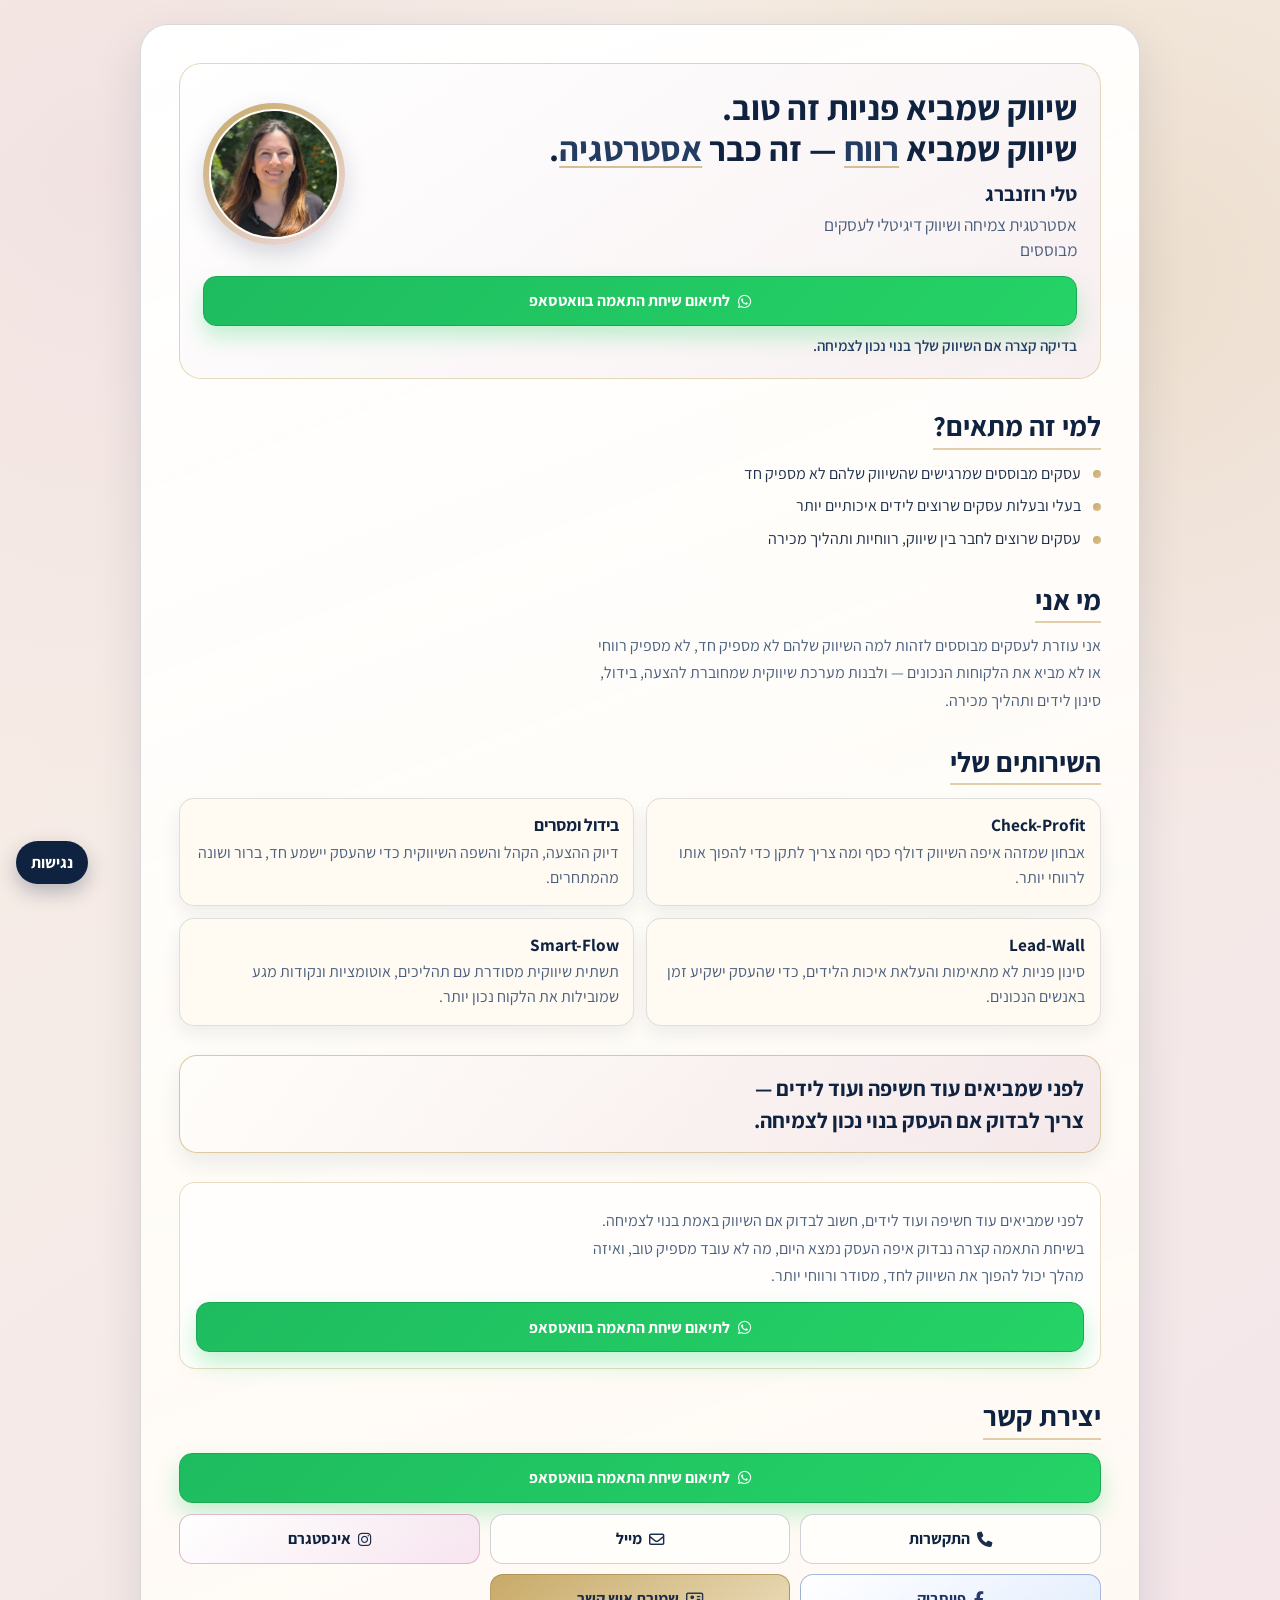
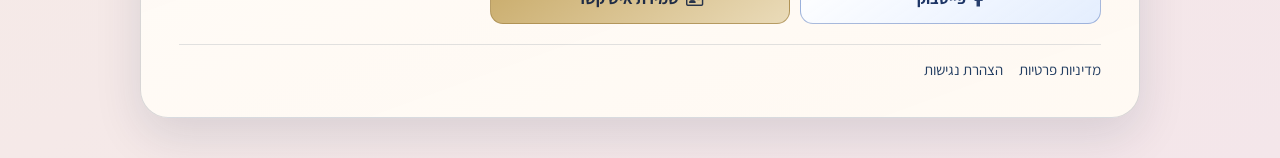
==== commit b603b24f: "Add files via upload" ====
--- a/index.html
+++ b/index.html
@@ -3,10 +3,10 @@
   <head>
     <meta charset="UTF-8" />
     <meta name="viewport" content="width=device-width, initial-scale=1.0" />
-    <title>טלי רוזנברג | אסטרטגיה ותוכן דיגיטלי</title>
+    <title>טלי רוזנברג | אסטרטגית צמיחה ושיווק דיגיטלי לעסקים מבוססים</title>
     <meta
       name="description"
-      content="תוכנית שיווקית, אסטרטגיית תוכן ו-AI מותאם לבעלות עסקים שרוצות שיווק דיגיטלי שעובד נכון."
+      content="טלי רוזנברג עוזרת לעסקים מבוססים לבנות שיווק חד, רווחי ומסודר יותר באמצעות אסטרטגיה, בידול, סינון לידים ותהליך מכירה. לתיאום שיחת התאמה בוואטסאפ."
     />
     <meta name="robots" content="index,follow" />
     <link rel="canonical" href="https://tali-digital-card.vercel.app/" />
@@ -14,25 +14,25 @@
     <meta property="og:type" content="website" />
     <meta property="og:locale" content="he_IL" />
     <meta property="og:url" content="https://tali-digital-card.vercel.app/" />
-    <meta property="og:title" content="טלי רוזנברג | אסטרטגיה ותוכן דיגיטלי" />
+    <meta property="og:title" content="טלי רוזנברג | אסטרטגית צמיחה ושיווק דיגיטלי" />
     <meta
       property="og:description"
-      content="בונה תוכנית שיווקית, אסטרטגיית תוכן ו-AI מותאם אישית - ומשלבת הדרכה וביצוע כדי לחסוך זמן וכסף."
+      content="שיווק שמביא פניות זה טוב. שיווק שמביא רווח — זה כבר אסטרטגיה. כרטיס דיגיטלי לתיאום שיחת התאמה עם טלי רוזנברג."
     />
     <meta property="og:image" content="https://tali-digital-card.vercel.app/assets/tali-profile.jpeg" />
 
     <meta name="twitter:card" content="summary_large_image" />
-    <meta name="twitter:title" content="טלי רוזנברג | אסטרטגיה ותוכן דיגיטלי" />
+    <meta name="twitter:title" content="טלי רוזנברג | אסטרטגית צמיחה ושיווק דיגיטלי" />
     <meta
       name="twitter:description"
-      content="שיווק דיגיטלי שעובד נכון מתחיל בתוכנית ברורה, תוכן מדויק ו-AI מותאם לעסק."
+      content="שיווק שמביא פניות זה טוב. שיווק שמביא רווח — זה כבר אסטרטגיה."
     />
     <meta name="twitter:image" content="https://tali-digital-card.vercel.app/assets/tali-profile.jpeg" />
 
     <link rel="preconnect" href="https://fonts.googleapis.com" />
     <link rel="preconnect" href="https://fonts.gstatic.com" crossorigin />
     <link
-      href="https://fonts.googleapis.com/css2?family=Assistant:wght@400;600;700;800&display=swap"
+      href="https://fonts.googleapis.com/css2?family=Assistant:wght@400;600;700&family=Playfair+Display:wght@600;700&display=swap"
       rel="stylesheet"
     />
     <link
@@ -48,19 +48,19 @@
         "name": "טלי רוזנברג",
         "url": "https://tali-digital-card.vercel.app/",
         "image": "https://tali-digital-card.vercel.app/assets/tali-profile.jpeg",
-        "description": "אסטרטגיה ותוכן דיגיטלי לבעלות עסקים: תוכנית שיווקית, אסטרטגיית תוכן, AI מותאם והדרכה לצד ביצוע.",
+        "description": "אסטרטגית צמיחה ושיווק דיגיטלי לעסקים מבוססים. שיווק שמחובר לרווחיות, בידול, סינון לידים ותהליך מכירה.",
         "telephone": "+972586287333",
         "email": "rozdigitalm@gmail.com",
         "areaServed": "IL",
         "sameAs": [
-          "https://www.instagram.com/tali_digitali/",
+          "https://www.instagram.com/rdm_tali/",
           "https://www.facebook.com/profile.php?id=61583277183396"
         ],
         "serviceType": [
-          "תוכנית שיווקית דיגיטלית",
-          "אסטרטגיית תוכן חודשית",
-          "ניהול וביצוע דיגיטלי",
-          "AI מותאם לעסק"
+          "אסטרטגיה שיווקית",
+          "בידול ומסרים",
+          "סינון לידים",
+          "אוטומציות שיווקיות"
         ]
       }
     </script>
@@ -68,46 +68,33 @@
   <body dir="rtl">
     <main class="page-wrap">
       <article class="brand-card">
-        <header class="site-header" aria-label="ראש הכרטיס">
-          <a class="brand-logo brand-logo-horizontal" href="index.html" aria-label="טלי רוזנברג - עמוד הבית">
-            <span class="brand-mark brand-mark-small" aria-hidden="true">
-              <span>TR</span>
-            </span>
-            <span class="brand-text">
-              <strong>טלי רוזנברג</strong>
-              <small>אסטרטגיה ותוכן דיגיטלי</small>
-            </span>
-          </a>
-        </header>
-
-        <section class="hero" aria-label="פתיח">
-          <div class="hero-copy">
-            <h1>
-              <span class="hook-line">שיווק דיגיטלי לא מתחיל בעוד פוסט.</span>
-              <span class="hook-line">הוא מתחיל בתוכנית ברורה.</span>
-            </h1>
-            <p>
-              אני עוזרת לבעלות עסקים לבנות שיווק דיגיטלי שעובד נכון - עם תוכנית
-              שיווקית, אסטרטגיית תוכן, AI מותאם ושילוב חכם בין הדרכה לביצוע.
-            </p>
+        <section class="hero" aria-label="חלק עליון">
+          <div class="hero-top">
+            <div class="hero-copy">
+              <h1>
+                <span class="hook-line">שיווק שמביא פניות זה טוב.</span>
+                <span class="hook-line"
+                  >שיווק שמביא <span class="hook-emphasis">רווח</span> — זה כבר
+                  <span class="hook-emphasis">אסטרטגיה</span>.</span
+                >
+              </h1>
+              <p class="hero-name">טלי רוזנברג</p>
+              <p class="hero-role">אסטרטגית צמיחה ושיווק דיגיטלי לעסקים מבוססים</p>
+            </div>
+
+            <figure class="profile-wrap" aria-label="תמונת פרופיל של טלי רוזנברג">
+              <div class="profile-frame">
+                <img
+                  src="assets/tali-profile.jpeg"
+                  alt="טלי רוזנברג, אסטרטגית צמיחה ושיווק דיגיטלי לעסקים מבוססים"
+                  class="profile-image"
+                />
+              </div>
+            </figure>
           </div>
 
-          <figure class="profile-wrap" aria-label="תמונת פרופיל של טלי רוזנברג">
-            <div class="profile-frame">
-              <img
-                src="assets/tali-profile.jpeg"
-                alt="טלי רוזנברג, אסטרטגיה ותוכן דיגיטלי לבעלות עסקים"
-                class="profile-image"
-              />
-            </div>
-            <figcaption>
-              <strong>טלי רוזנברג</strong>
-              <span>אסטרטגיה ותוכן דיגיטלי לבעלות עסקים</span>
-            </figcaption>
-          </figure>
-
           <a
-            class="action-btn btn-primary hero-cta"
+            class="action-btn btn-whatsapp hero-cta"
             href="https://wa.me/972586287333"
             target="_blank"
             rel="noopener"
@@ -116,108 +103,79 @@
             <i class="fa-brands fa-whatsapp" aria-hidden="true"></i>
             <span>לתיאום שיחת התאמה בוואטסאפ</span>
           </a>
-          <p class="hero-note">
-            בשיחה קצרה נבין מה העסק שלך צריך עכשיו: תוכנית, תוכן, ביצוע, AI - או שילוב חכם ביניהם.
-          </p>
-        </section>
-
-        <section class="profile-summary section-block" aria-label="פרופיל קצר">
-          <h2>טלי רוזנברג</h2>
-          <p class="section-kicker">אסטרטגיה ותוכן דיגיטלי לבעלות עסקים</p>
-          <p>
-            בונה תוכנית שיווקית, אסטרטגיית תוכן ו-AI מותאם אישית - ומשלבת הדרכה
-            וביצוע כדי לחסוך לך זמן, כסף ואנרגיה.
-          </p>
+          <p class="hero-note">בדיקה קצרה אם השיווק שלך בנוי נכון לצמיחה.</p>
         </section>
 
         <section class="fit section-block" aria-label="למי השירות מתאים">
           <h2>למי זה מתאים?</h2>
           <ul class="fit-list">
-            <li>לבעלות עסקים שכבר מוכרות ורוצות לשווק בצורה מסודרת יותר</li>
-            <li>למי שמרגישה שהשיווק שלה לא מספיק ברור, עקבי או מחובר למטרה</li>
-            <li>למי שרוצה תוכנית שיווקית ולא רק עוד פוסטים</li>
-            <li>למי שרוצה להבין מה לעשות לבד ומה נכון להעביר לביצוע חיצוני</li>
-            <li>למי שרוצה לשלב AI בצורה חכמה, בלי להסתבך טכנולוגית</li>
+            <li>עסקים מבוססים שמרגישים שהשיווק שלהם לא מספיק חד</li>
+            <li>בעלי ובעלות עסקים שרוצים לידים איכותיים יותר</li>
+            <li>עסקים שרוצים לחבר בין שיווק, רווחיות ותהליך מכירה</li>
           </ul>
         </section>
 
-        <section class="services section-block" aria-label="איך אני יכולה לעזור">
-          <h2>איך אני יכולה לעזור?</h2>
+        <section class="about section-block" aria-label="מי אני">
+          <h2>מי אני</h2>
+          <p>
+            אני עוזרת לעסקים מבוססים לזהות למה השיווק שלהם לא מספיק חד, לא מספיק
+            רווחי או לא מביא את הלקוחות הנכונים — ולבנות מערכת שיווקית שמחוברת
+            להצעה, בידול, סינון לידים ותהליך מכירה.
+          </p>
+        </section>
+
+        <section class="services section-block" aria-label="שירותים">
+          <h2>השירותים שלי</h2>
           <div class="services-grid">
             <article class="service-card">
-              <h3>תוכנית שיווקית דיגיטלית</h3>
-              <p>
-                מיפוי העסק, הקהל, הבידול, המסרים והערוצים הנכונים - כדי שתדעי בדיוק
-                מה נכון לעשות בשיווק ולאן להשקיע אנרגיה.
-              </p>
-            </article>
-
-            <article class="service-card">
-              <h3>אסטרטגיית תוכן חודשית</h3>
-              <p>
-                בניית תוכנית תוכן שמחברת בין מטרות העסק, הקהל, המסרים והפלטפורמות -
-                ולא רק מה להעלות השבוע.
-              </p>
-            </article>
-
-            <article class="service-card">
-              <h3>ניהול וביצוע דיגיטלי</h3>
-              <p>
-                כתיבה, עיצוב, ניהול סושיאל, קמפיינים, דפי נחיתה, ניוזלטרים ונכסים
-                דיגיטליים - לפי מה שהעסק באמת צריך.
-              </p>
-            </article>
-
-            <article class="service-card">
-              <h3>AI מותאם לעסק</h3>
-              <p>
-                בניית כלי AI מותאם אישית שיעזור לך לייצר רעיונות, לחדד מסרים, לתכנן
-                תוכן, לחסוך זמן ולשמור על שפה שיווקית עקבית.
+              <h3>Check-Profit</h3>
+              <p>
+                אבחון שמזהה איפה השיווק דולף כסף ומה צריך לתקן כדי להפוך אותו לרווחי
+                יותר.
+              </p>
+            </article>
+
+            <article class="service-card">
+              <h3>בידול ומסרים</h3>
+              <p>
+                דיוק ההצעה, הקהל והשפה השיווקית כדי שהעסק יישמע חד, ברור ושונה
+                מהמתחרים.
+              </p>
+            </article>
+
+            <article class="service-card">
+              <h3>Lead-Wall</h3>
+              <p>
+                סינון פניות לא מתאימות והעלאת איכות הלידים, כדי שהעסק ישקיע זמן
+                באנשים הנכונים.
+              </p>
+            </article>
+
+            <article class="service-card">
+              <h3>Smart-Flow</h3>
+              <p>
+                תשתית שיווקית מסודרת עם תהליכים, אוטומציות ונקודות מגע שמובילות את
+                הלקוח נכון יותר.
               </p>
             </article>
           </div>
         </section>
 
-        <section class="ai-section section-block" aria-label="AI מותאם לעסק שלך">
-          <h2>AI מותאם לעסק שלך</h2>
+        <section class="core-message section-block" aria-label="המסר המרכזי">
           <p>
-            אני בונה עבורך כלי AI שמכיר את העסק, הקהל, השפה והמסרים שלך - כדי לעזור
-            לך לייצר תוכן, רעיונות, כותרות, תכנון חודשי וחידוד מסרים בלי להתחיל כל
-            פעם מאפס.
+            לפני שמביאים עוד חשיפה ועוד לידים —<br />
+            צריך לבדוק אם העסק בנוי נכון לצמיחה.
           </p>
-          <p class="highlight-line">זה לא מחליף חשיבה שיווקית. זה עוזר לך לעבוד חכם יותר.</p>
-        </section>
-
-        <section class="about section-block" aria-label="מי אני">
-          <h2>מי אני?</h2>
+        </section>
+
+        <section class="pre-contact-cta section-block" aria-label="קריאה לפעולה לפני יצירת קשר">
           <p>
-            אני טלי רוזנברג, ואני עוזרת לבעלות עסקים לבנות שיווק דיגיטלי ברור,
-            מדויק וחכם יותר.
-          </p>
-          <p>
-            אני לא מתחילה מפוסט, רילס או קמפיין. אני מתחילה מהבנה של העסק: מה את
-            מוכרת, למי את פונה, מה מבדל אותך, איזה תוכן נכון לך להוציא, ומה באמת
-            שווה את הזמן והכסף שלך.
-          </p>
-          <p>
-            העבודה שלי משלבת אסטרטגיה, תוכן דיגיטלי, ניהול סושיאל, קמפיינים, נכסים
-            דיגיטליים וכלים מבוססי AI שמותאמים לעסק שלך.
-          </p>
-          <p>
-            הייחוד שלי הוא השילוב בין הדרכה לביצוע: אני עוזרת לך להבין מה נכון שתעשי
-            לבד, מה כדאי לשחרר אליי, ואיך לבנות שיווק שעובד נכון בלי לבזבז כסף על
-            פעולות שלא משרתות מטרה.
-          </p>
-        </section>
-
-        <section class="final-cta section-block" aria-label="קריאה לפעולה">
-          <h2>רוצה לבנות שיווק דיגיטלי שעובד נכון?</h2>
-          <p>
-            בשיחת התאמה קצרה נבין מה חסר לך עכשיו: אסטרטגיה, תוכן, ביצוע, AI - או
-            חלוקת עבודה חכמה יותר.
+            לפני שמביאים עוד חשיפה ועוד לידים, חשוב לבדוק אם השיווק באמת בנוי
+            לצמיחה. בשיחת התאמה קצרה נבדוק איפה העסק נמצא היום, מה לא עובד מספיק
+            טוב, ואיזה מהלך יכול להפוך את השיווק לחד, מסודר ורווחי יותר.
           </p>
           <a
-            class="action-btn btn-primary"
+            class="action-btn btn-whatsapp"
             href="https://wa.me/972586287333"
             target="_blank"
             rel="noopener"
@@ -229,14 +187,25 @@
         </section>
 
         <section class="contact section-block" id="contact" aria-label="יצירת קשר">
-          <h2>עוד דרכים ליצור קשר</h2>
-          <div class="actions" aria-label="כפתורי יצירת קשר">
-            <a class="action-btn btn-phone" href="tel:0586287333" aria-label="התקשרות לטלי רוזנברג">
+          <h2>יצירת קשר</h2>
+          <a
+            class="action-btn btn-whatsapp contact-primary"
+            href="https://wa.me/972586287333"
+            target="_blank"
+            rel="noopener"
+            aria-label="לתיאום שיחת התאמה בוואטסאפ"
+          >
+            <i class="fa-brands fa-whatsapp" aria-hidden="true"></i>
+            <span>לתיאום שיחת התאמה בוואטסאפ</span>
+          </a>
+
+          <div class="actions" aria-label="כפתורי יצירת קשר משניים">
+            <a class="action-btn" href="tel:0586287333" aria-label="התקשרות לטלי רוזנברג">
               <i class="fa-solid fa-phone" aria-hidden="true"></i>
               <span>התקשרות</span>
             </a>
             <a
-              class="action-btn btn-mail"
+              class="action-btn"
               href="mailto:rozdigitalm@gmail.com"
               aria-label="שליחת מייל לטלי רוזנברג"
             >
@@ -245,7 +214,7 @@
             </a>
             <a
               class="action-btn btn-instagram"
-              href="https://www.instagram.com/tali_digitali/"
+              href="https://www.instagram.com/rdm_tali/"
               target="_blank"
               rel="noopener"
               aria-label="אינסטגרם של טלי רוזנברג"
@@ -264,7 +233,7 @@
               <span>פייסבוק</span>
             </a>
             <a
-              class="action-btn btn-vcard"
+              class="action-btn gold"
               href="assets/tali-rozenberg-contact.vcf"
               download
               aria-label="הורדת כרטיס איש קשר"
@@ -275,17 +244,9 @@
           </div>
         </section>
 
-        <p class="anchor-line">
-          אני לא באה לנהל לך רק עמוד. אני באה לבנות איתך שיווק דיגיטלי שעובד נכון -
-          עם תוכנית, תוכן, AI וחלוקת עבודה חכמה.
-        </p>
-
         <footer class="card-footer" aria-label="קישורים נוספים">
-          <nav class="legal-links" aria-label="קישורים משפטיים">
-            <a href="privacy.html" aria-label="מעבר למדיניות הפרטיות">מדיניות פרטיות</a>
-            <span aria-hidden="true">|</span>
-            <a href="accessibility.html" aria-label="מעבר להצהרת הנגישות">הצהרת נגישות</a>
-          </nav>
+          <a href="privacy.html">מדיניות פרטיות</a>
+          <a href="accessibility.html">הצהרת נגישות</a>
         </footer>
       </article>
     </main>
--- a/style.css
+++ b/style.css
@@ -1,17 +1,16 @@
 :root {
   --user-font-scale: 1;
-  --navy-dark: #071426;
-  --navy: #0b1b2e;
-  --gold: #c9a35b;
-  --gold-hover: #d8b76a;
-  --rose-gold: #cfa08f;
-  --cream: #f7f1e8;
-  --warm-white: #fff9f1;
-  --text-dark: #101820;
-  --muted: #4f5b68;
-  --line-gold: rgba(201, 163, 91, 0.45);
-  --card-border: rgba(201, 163, 91, 0.35);
-  --shadow: 0 18px 46px rgba(7, 20, 38, 0.16);
+  --navy: #0f2340;
+  --navy-soft: #223d61;
+  --cream: #f7efe4;
+  --off-white: #fffdf9;
+  --powder: #edd9e0;
+  --gold: #c8aa68;
+  --gold-soft: #eadbb9;
+  --text: #1e2f49;
+  --muted: #4a5f7d;
+  --border: rgba(15, 35, 64, 0.16);
+  --shadow: 0 18px 48px rgba(15, 35, 64, 0.12);
 }
 
 * {
@@ -30,295 +29,246 @@
 
 body {
   min-height: 100vh;
-  font-family: "Assistant", "Heebo", Arial, sans-serif;
+  font-family: "Assistant", "Heebo", "Rubik", Arial, sans-serif;
   direction: rtl;
   text-align: right;
   overflow-x: hidden;
-  color: var(--text-dark);
-  background: linear-gradient(180deg, var(--navy-dark) 0%, var(--navy) 28%, var(--cream) 28%);
+  color: var(--text);
+  background:
+    radial-gradient(circle at 8% 10%, rgba(237, 217, 224, 0.55), transparent 34%),
+    radial-gradient(circle at 88% 16%, rgba(200, 170, 104, 0.2), transparent 30%),
+    linear-gradient(145deg, var(--cream), #f4e6ea);
 }
 
 :focus-visible {
-  outline: 3px solid var(--gold-hover);
-  outline-offset: 3px;
+  outline: 3px solid #1a57a8;
+  outline-offset: 2px;
 }
 
 .page-wrap {
-  width: min(1040px, 94%);
+  width: min(1000px, 92%);
   margin: 0 auto;
   padding: 1rem 0 2.5rem;
 }
 
 .brand-card {
-  background: var(--cream);
-  border: 1px solid var(--line-gold);
+  background: linear-gradient(160deg, rgba(255, 255, 255, 0.985), rgba(255, 250, 243, 0.94));
+  border: 1px solid var(--border);
+  border-radius: 28px;
+  padding: clamp(1rem, 3.3vw, 2.4rem);
   box-shadow: var(--shadow);
-  overflow: hidden;
-}
-
-.site-header {
-  background: linear-gradient(135deg, var(--navy-dark), var(--navy));
-  color: var(--warm-white);
-  padding: 1rem;
-  border-bottom: 1px solid var(--line-gold);
-}
-
-.brand-logo {
-  color: inherit;
-  text-decoration: none;
-}
-
-.brand-logo-horizontal {
-  display: inline-flex;
+}
+
+.hero {
+  border: 1px solid rgba(200, 170, 104, 0.45);
+  background: linear-gradient(145deg, rgba(255, 255, 255, 0.95), rgba(237, 217, 224, 0.38));
+  border-radius: 22px;
+  padding: clamp(0.95rem, 3vw, 1.4rem);
+}
+
+.hero-top {
+  display: flex;
   align-items: center;
-  gap: 0.75rem;
-}
-
-.brand-logo-full {
-  display: grid;
-  justify-items: center;
-  gap: 0.85rem;
-  text-align: center;
-}
-
-.brand-logo-image {
-  display: block;
-  height: auto;
-  object-fit: contain;
-  flex: 0 0 auto;
-  border: 1px solid rgba(201, 163, 91, 0.42);
-  box-shadow: 0 14px 34px rgba(0, 0, 0, 0.24);
-}
-
-.brand-logo-image-small {
-  width: 76px;
-  border-radius: 16px;
-}
-
-.brand-logo-image-large {
-  width: min(250px, 72vw);
-  border-radius: 24px;
-  box-shadow: 0 18px 42px rgba(0, 0, 0, 0.28);
-}
-
-.brand-text {
-  display: grid;
-  gap: 0.2rem;
-}
-
-.brand-text strong {
-  color: var(--warm-white);
-  font-size: 1.1rem;
-}
-
-.brand-text small {
-  color: var(--gold);
-  font-size: 0.88rem;
-}
-
-.hero {
-  background: linear-gradient(135deg, var(--navy-dark) 0%, var(--navy) 100%);
-  color: var(--warm-white);
-  padding: 1.2rem 1rem 1.35rem;
-  display: grid;
-  gap: 1.05rem;
+  justify-content: space-between;
+  gap: 0.9rem;
 }
 
 .hero-copy {
-  max-width: 42rem;
+  max-width: 30ch;
 }
 
 .hero-copy h1 {
   margin: 0;
-  color: var(--warm-white);
-  font-size: 1.9rem;
-  line-height: 1.08;
-  font-weight: 800;
+  font-family: "Assistant", "Heebo", "Rubik", Arial, sans-serif;
+  color: var(--navy);
+  font-size: clamp(1.12rem, 4.5vw, 2.15rem);
+  line-height: 1.2;
   letter-spacing: 0;
+  font-weight: 700;
 }
 
 .hook-line {
   display: block;
-}
-
-.hero-copy p {
-  color: rgba(255, 249, 241, 0.86);
-  margin: 0.85rem 0 0;
-  line-height: 1.7;
-  font-size: 1.03rem;
+  white-space: nowrap;
+}
+
+.hook-emphasis {
+  color: var(--navy-soft);
+  font-weight: 700;
+  text-decoration: underline;
+  text-decoration-color: rgba(200, 170, 104, 0.72);
+  text-decoration-thickness: 2px;
+  text-underline-offset: 0.14em;
+}
+
+.hero-name {
+  margin: 0.65rem 0 0;
+  color: var(--navy);
+  font-size: clamp(1.05rem, 3.8vw, 1.28rem);
+  font-weight: 700;
+}
+
+.hero-role {
+  margin: 0.32rem 0 0;
+  color: var(--muted);
+  font-size: clamp(0.95rem, 3.2vw, 1.08rem);
+  line-height: 1.45;
 }
 
 .profile-wrap {
   margin: 0;
-  display: grid;
-  justify-items: center;
-  gap: 0.7rem;
-  text-align: center;
+  flex-shrink: 0;
 }
 
 .profile-frame {
-  width: min(58vw, 190px);
+  width: clamp(88px, 22vw, 142px);
   aspect-ratio: 1 / 1;
-  border-radius: 34%;
+  border-radius: 50%;
   padding: 6px;
-  background:
-    radial-gradient(circle at 50% 24%, rgba(255, 249, 241, 0.28), transparent 36%),
-    linear-gradient(145deg, var(--gold), var(--rose-gold));
-  box-shadow: 0 16px 38px rgba(0, 0, 0, 0.28);
-  overflow: hidden;
+  background: linear-gradient(145deg, rgba(200, 170, 104, 1), rgba(237, 217, 224, 0.95));
+  box-shadow: 0 10px 25px rgba(15, 35, 64, 0.17);
 }
 
 .profile-image {
   width: 100%;
   height: 100%;
-  border-radius: 30%;
+  border-radius: 50%;
   object-fit: cover;
-  object-position: 50% 23%;
   display: block;
-  border: 2px solid var(--navy);
-  transform: scale(1.58);
-  transform-origin: 50% 23%;
-}
-
-.profile-wrap figcaption {
-  color: var(--warm-white);
-  display: grid;
-  gap: 0.15rem;
-}
-
-.profile-wrap figcaption strong {
-  font-size: 1.15rem;
-}
-
-.profile-wrap figcaption span {
-  color: var(--gold);
+  border: 2px solid var(--off-white);
+}
+
+.hero-cta {
+  margin-top: 0.9rem;
+  width: 100%;
+}
+
+.hero-note {
+  margin: 0.55rem 0 0;
+  color: var(--navy-soft);
+  text-align: right;
   font-size: 0.95rem;
-}
-
-.hero-note {
-  margin: 0;
-  color: rgba(255, 249, 241, 0.78);
-  line-height: 1.55;
-  font-size: 0.95rem;
+  font-weight: 600;
 }
 
 .section-block {
-  margin: 0;
-  padding: 1.25rem 1rem;
-  border-top: 1px solid rgba(201, 163, 91, 0.22);
+  margin-top: clamp(1rem, 2.8vw, 1.8rem);
 }
 
 .section-block h2 {
   margin: 0;
-  color: var(--navy);
-  font-size: 1.45rem;
-  line-height: 1.2;
-}
-
-.section-kicker {
-  color: var(--gold);
-  font-weight: 700;
+  display: inline-block;
+  font-family: "Assistant", "Heebo", "Rubik", Arial, sans-serif;
+  font-weight: 700;
+  color: var(--navy);
+  font-size: clamp(1.2rem, 3.8vw, 1.75rem);
+  padding-bottom: 0.2rem;
+  border-bottom: 2px solid rgba(200, 170, 104, 0.55);
 }
 
 .section-block p {
-  margin: 0.65rem 0 0;
+  margin: 0.55rem 0 0;
   color: var(--muted);
+  font-size: 1rem;
   line-height: 1.72;
-  max-width: 66ch;
-}
-
-.profile-summary {
-  background: var(--warm-white);
+  max-width: 64ch;
 }
 
 .fit-list {
-  margin: 0.85rem 0 0;
+  margin: 0.7rem 0 0;
   padding: 0;
   list-style: none;
   display: grid;
-  gap: 0.62rem;
+  gap: 0.42rem;
 }
 
 .fit-list li {
   position: relative;
+  color: var(--text);
   padding-inline-start: 1.2rem;
-  line-height: 1.6;
-  color: var(--text-dark);
+  line-height: 1.62;
 }
 
 .fit-list li::before {
   content: "";
-  position: absolute;
-  right: 0;
-  top: 0.62em;
   width: 8px;
   height: 8px;
   border-radius: 50%;
-  background: var(--gold);
+  position: absolute;
+  right: 0;
+  top: 0.6em;
+  background: linear-gradient(145deg, var(--gold), #d9c28f);
 }
 
 .services-grid {
-  margin-top: 0.9rem;
+  margin-top: 0.8rem;
   display: grid;
   grid-template-columns: 1fr;
-  gap: 0.78rem;
+  gap: 0.72rem;
 }
 
 .service-card {
-  background: var(--warm-white);
-  border: 1px solid var(--card-border);
+  background: #fffaf2;
+  border: 1px solid rgba(15, 35, 64, 0.13);
+  border-radius: 15px;
+  padding: 0.9rem;
+  box-shadow: 0 8px 18px rgba(15, 35, 64, 0.07);
+}
+
+.service-card h3,
+.service-card p {
+  margin: 0;
+}
+
+.service-card h3 {
+  color: var(--navy);
+  font-size: 1.08rem;
+}
+
+.service-card p {
+  margin-top: 0.28rem;
+  color: var(--muted);
+  line-height: 1.56;
+}
+
+.core-message {
+  background: linear-gradient(130deg, rgba(255, 253, 249, 0.98), rgba(237, 217, 224, 0.55));
+  border: 1px solid rgba(200, 170, 104, 0.62);
+  border-radius: 18px;
+  box-shadow: 0 10px 22px rgba(15, 35, 64, 0.08);
   padding: 1rem;
-  box-shadow: 0 8px 20px rgba(7, 20, 38, 0.06);
-}
-
-.service-card h3 {
-  margin: 0;
-  color: var(--navy);
-  font-size: 1.12rem;
-}
-
-.service-card p {
-  margin-top: 0.35rem;
-  color: var(--muted);
-}
-
-.ai-section {
-  background: linear-gradient(135deg, var(--navy-dark), var(--navy));
-}
-
-.ai-section h2,
-.ai-section p {
-  color: var(--warm-white);
-}
-
-.ai-section .highlight-line {
-  color: var(--gold);
-  font-weight: 700;
-}
-
-.about {
-  background: var(--warm-white);
-}
-
-.final-cta {
-  background: var(--navy);
-  color: var(--warm-white);
-}
-
-.final-cta h2,
-.final-cta p {
-  color: var(--warm-white);
-}
-
-.contact {
-  background: var(--cream);
+}
+
+.core-message p {
+  margin: 0;
+  color: var(--navy);
+  font-family: "Assistant", "Heebo", "Rubik", Arial, sans-serif;
+  font-size: clamp(1.08rem, 3.4vw, 1.35rem);
+  font-weight: 700;
+  line-height: 1.5;
+}
+
+.pre-contact-cta {
+  background: rgba(255, 255, 255, 0.7);
+  border: 1px solid rgba(200, 170, 104, 0.4);
+  border-radius: 16px;
+  padding: 0.95rem;
+}
+
+.pre-contact-cta .action-btn {
+  margin-top: 0.8rem;
+}
+
+.contact-primary {
+  margin-top: 0.82rem;
+  width: 100%;
 }
 
 .actions {
-  margin-top: 0.85rem;
+  margin-top: 0.72rem;
   display: grid;
   grid-template-columns: 1fr;
-  gap: 0.65rem;
+  gap: 0.62rem;
 }
 
 .action-btn {
@@ -326,159 +276,119 @@
   display: inline-flex;
   align-items: center;
   justify-content: center;
-  gap: 0.5rem;
+  gap: 0.46rem;
   line-height: 1.25;
   min-height: 50px;
   width: 100%;
-  border-radius: 999px;
-  padding: 0.82rem 1rem;
-  border: 1px solid rgba(201, 163, 91, 0.45);
-  background: var(--warm-white);
-  color: var(--navy-dark);
-  font-weight: 800;
-  font-size: 1rem;
-  transition: transform 160ms ease, box-shadow 160ms ease, border-color 160ms ease, background 160ms ease, color 160ms ease;
+  border-radius: 13px;
+  padding: 0.78rem 0.85rem;
+  border: 1px solid rgba(15, 35, 64, 0.2);
+  background: #fffefb;
+  color: var(--navy);
+  font-weight: 700;
+  font-size: 0.99rem;
+  transition: transform 160ms ease, box-shadow 160ms ease, border-color 160ms ease,
+    background 160ms ease;
 }
 
 .action-btn i {
-  font-size: 1.08rem;
+  font-size: 0.96rem;
+  opacity: 0.95;
 }
 
 .action-btn:hover {
   transform: translateY(-2px);
-  border-color: var(--gold-hover);
-  box-shadow: 0 10px 24px rgba(7, 20, 38, 0.16);
-}
-
-.btn-primary {
-  width: min(70%, 420px);
-  justify-self: center;
-  align-self: center;
-  min-height: 42px;
-  padding: 0.58rem 0.85rem;
-  font-size: 0.92rem;
-  background: linear-gradient(135deg, #25d366 0%, #1fb95a 100%);
-  color: #062313;
-  border-color: rgba(37, 211, 102, 0.72);
-  box-shadow: 0 10px 22px rgba(37, 211, 102, 0.2);
-}
-
-.btn-primary:hover {
-  background: linear-gradient(135deg, #2be06f 0%, #22c762 100%);
-  border-color: rgba(37, 211, 102, 0.95);
-}
-
-.btn-instagram {
+  border-color: rgba(200, 170, 104, 0.82);
+  box-shadow: 0 10px 24px rgba(15, 35, 64, 0.12);
+}
+
+.action-btn.btn-whatsapp {
+  background: linear-gradient(135deg, #1ebc5f, #25d366);
   color: #fff;
-  border-color: rgba(225, 48, 108, 0.42);
-  background: linear-gradient(135deg, #405de6 0%, #833ab4 34%, #c13584 62%, #f77737 100%);
-  box-shadow: 0 10px 24px rgba(193, 53, 132, 0.18);
-}
-
-.btn-facebook {
-  color: #fff;
-  border-color: rgba(24, 119, 242, 0.45);
-  background: linear-gradient(135deg, #1877f2 0%, #145dbd 100%);
-  box-shadow: 0 10px 24px rgba(24, 119, 242, 0.18);
-}
-
-.btn-phone {
-  color: #083322;
-  border-color: rgba(46, 125, 50, 0.32);
-  background: linear-gradient(135deg, #f5fff7 0%, #dff7e7 100%);
-}
-
-.btn-mail {
-  color: #5f1b18;
-  border-color: rgba(198, 40, 40, 0.28);
-  background: linear-gradient(135deg, #fff8f4 0%, #f7ded7 100%);
-}
-
-.btn-vcard {
-  color: var(--navy-dark);
-  border-color: rgba(201, 163, 91, 0.58);
-  background: linear-gradient(135deg, var(--warm-white) 0%, #f4e5c6 100%);
-}
-
-.btn-instagram:hover,
-.btn-facebook:hover,
-.btn-phone:hover,
-.btn-mail:hover,
-.btn-vcard:hover {
-  filter: saturate(1.06);
-}
-
-.anchor-line {
-  margin: 0;
-  padding: 1rem;
-  color: var(--navy);
-  background: var(--warm-white);
-  border-top: 1px solid var(--line-gold);
-  line-height: 1.7;
-  font-weight: 700;
+  border-color: #1aa856;
+  box-shadow: 0 11px 22px rgba(37, 211, 102, 0.28);
+}
+
+.action-btn.btn-whatsapp:hover {
+  background: linear-gradient(135deg, #18ab52, #22c763);
+  border-color: #17934a;
+  box-shadow: 0 13px 25px rgba(37, 211, 102, 0.33);
+}
+
+.action-btn.btn-instagram {
+  background: linear-gradient(145deg, rgba(255, 255, 255, 0.98), rgba(245, 222, 237, 0.78));
+  border-color: rgba(200, 122, 164, 0.5);
+}
+
+.action-btn.btn-facebook {
+  background: linear-gradient(145deg, rgba(255, 255, 255, 0.98), rgba(225, 236, 255, 0.9));
+  border-color: rgba(66, 103, 178, 0.45);
+  color: #1d3566;
+}
+
+.action-btn.gold {
+  background: linear-gradient(145deg, var(--gold), var(--gold-soft));
+  border-color: rgba(168, 138, 77, 0.74);
+  color: #1f2c46;
 }
 
 .card-footer {
-  padding: 1rem;
-  background: var(--warm-white);
-  border-top: 1px solid rgba(201, 163, 91, 0.25);
-}
-
-.legal-links {
+  margin-top: 1.25rem;
+  padding-top: 0.9rem;
+  border-top: 1px solid rgba(15, 35, 64, 0.12);
   display: flex;
-  justify-content: center;
-  align-items: center;
-  gap: 10px;
-  font-size: 0.9rem;
-  text-align: center;
-}
-
-.legal-links a {
-  color: var(--navy);
+  gap: 1rem;
+  flex-wrap: wrap;
+}
+
+.card-footer a {
+  color: var(--navy-soft);
+  text-decoration: none;
+  font-size: 0.94rem;
+}
+
+.card-footer a:hover {
   text-decoration: underline;
-  text-underline-offset: 4px;
-}
-
-.legal-links a:focus-visible {
-  outline: 3px solid currentColor;
-  outline-offset: 4px;
 }
 
 .legal-card {
   max-width: 850px;
   margin: 0 auto;
-  background: var(--warm-white);
-  padding: 1.2rem;
 }
 
 .legal-card h1 {
   margin: 0;
   color: var(--navy);
-  font-size: 2rem;
+  font-size: clamp(1.7rem, 5vw, 2.4rem);
 }
 
 .legal-card p,
 .legal-card li {
   color: var(--muted);
-  line-height: 1.75;
+  line-height: 1.7;
 }
 
 .legal-card ul {
-  padding-inline-start: 1.2rem;
-}
-
-.legal-contact {
-  background: var(--cream);
-  border: 1px solid var(--card-border);
-  padding: 1rem;
-  margin-top: 1rem;
+  margin-top: 0.4rem;
+}
+
+.legal-card .legal-contact {
+  background: #fffaf2;
+  border: 1px solid rgba(15, 35, 64, 0.12);
+  border-radius: 14px;
+  padding: 0.85rem;
 }
 
 .back-link {
-  display: inline-flex;
-  margin-top: 1rem;
-  color: var(--navy);
-  font-weight: 800;
+  margin-top: 1.2rem;
+  display: inline-block;
+  color: var(--navy);
+  font-weight: 700;
+  text-decoration: none;
+}
+
+.back-link:hover {
+  text-decoration: underline;
 }
 
 .a11y-toggle {
@@ -486,14 +396,14 @@
   left: 1rem;
   bottom: 1rem;
   z-index: 1200;
-  border: 1px solid var(--gold);
+  border: 0;
   border-radius: 999px;
   padding: 0.7rem 0.95rem;
   font: inherit;
-  font-weight: 800;
+  font-weight: 700;
   background: var(--navy);
-  color: var(--warm-white);
-  box-shadow: 0 8px 20px rgba(7, 20, 38, 0.28);
+  color: #fff;
+  box-shadow: 0 8px 20px rgba(15, 35, 64, 0.28);
   cursor: pointer;
 }
 
@@ -503,9 +413,10 @@
   bottom: 4.25rem;
   width: min(92vw, 320px);
   z-index: 1300;
-  background: var(--warm-white);
-  border: 1px solid var(--card-border);
-  box-shadow: 0 16px 40px rgba(7, 20, 38, 0.2);
+  background: #fff;
+  border: 1px solid rgba(15, 35, 64, 0.2);
+  border-radius: 14px;
+  box-shadow: 0 16px 40px rgba(15, 35, 64, 0.2);
   padding: 0.75rem;
 }
 
@@ -539,8 +450,9 @@
 }
 
 .a11y-grid button {
-  border: 1px solid rgba(7, 20, 38, 0.2);
-  background: #fff;
+  border: 1px solid rgba(15, 35, 64, 0.2);
+  background: #fffefb;
+  border-radius: 10px;
   min-height: 38px;
   padding: 0.4rem 0.45rem;
   font: inherit;
@@ -548,22 +460,40 @@
   cursor: pointer;
 }
 
+.a11y-grid button:hover {
+  border-color: rgba(200, 170, 104, 0.78);
+}
+
 .a11y-statement-link {
   display: inline-block;
   margin-top: 0.65rem;
-  color: var(--navy);
+  color: var(--navy-soft);
+  text-decoration: none;
+}
+
+.a11y-statement-link:hover {
+  text-decoration: underline;
 }
 
 body.a11y-high-contrast {
-  background: #fff;
+  background: #ffffff;
   color: #000;
 }
 
-body.a11y-high-contrast * {
-  color: #000 !important;
+body.a11y-high-contrast .brand-card,
+body.a11y-high-contrast .hero,
+body.a11y-high-contrast .service-card,
+body.a11y-high-contrast .pre-contact-cta,
+body.a11y-high-contrast .core-message,
+body.a11y-high-contrast .legal-card,
+body.a11y-high-contrast .a11y-panel {
   background: #fff !important;
   border-color: #000 !important;
   box-shadow: none !important;
+}
+
+body.a11y-high-contrast * {
+  color: #000 !important;
 }
 
 body.a11y-grayscale {
@@ -584,40 +514,13 @@
   scroll-behavior: auto !important;
 }
 
-@media (min-width: 720px) {
+@media (min-width: 700px) {
   .page-wrap {
-    width: min(1040px, 90%);
     padding-top: 1.5rem;
   }
 
-  .hero {
-    grid-template-columns: minmax(0, 1.2fr) minmax(190px, 0.8fr);
-    align-items: center;
-    padding: 1.6rem;
-  }
-
-  .hero-copy h1 {
-    font-size: 2.65rem;
-  }
-
-  .hero-brand {
-    grid-column: 1 / -1;
-  }
-
   .hero-copy {
-    grid-column: 1;
-    grid-row: 2;
-  }
-
-  .profile-wrap {
-    grid-column: 2;
-    grid-row: 2 / span 3;
-    align-self: center;
-  }
-
-  .hero-cta,
-  .hero-note {
-    grid-column: 1;
+    max-width: 34ch;
   }
 
   .services-grid {
@@ -629,15 +532,76 @@
   }
 }
 
-@media (min-width: 980px) {
+@media (max-width: 768px) {
+  .page-wrap {
+    width: min(1000px, 94%);
+    padding-top: 0.8rem;
+  }
+
+  .brand-card {
+    padding: 0.9rem;
+  }
+
   .hero {
-    grid-template-columns: 1fr 240px;
+    padding: 0.9rem;
+  }
+
+  .hero-top {
+    display: grid;
+    grid-template-columns: 1fr;
+    justify-items: center;
+    gap: 0.7rem;
+  }
+
+  .hero-copy {
+    order: 1;
+    max-width: 100%;
+    width: 100%;
+    text-align: right;
   }
 
   .hero-copy h1 {
-    font-size: 3.05rem;
-  }
-
+    font-size: clamp(1rem, 4.6vw, 1.24rem);
+    line-height: 1.28;
+  }
+
+  .hook-line {
+    white-space: normal;
+  }
+
+  .profile-wrap {
+    order: 2;
+  }
+
+  .profile-frame {
+    width: clamp(84px, 22vw, 104px);
+  }
+
+  .hero-name {
+    font-size: 1.02rem;
+  }
+
+  .hero-role {
+    font-size: 0.95rem;
+    line-height: 1.5;
+  }
+
+  .action-btn {
+    min-height: 52px;
+  }
+
+  .a11y-panel {
+    left: 0.6rem;
+    bottom: 4.1rem;
+  }
+
+  .a11y-toggle {
+    left: 0.6rem;
+    bottom: 0.8rem;
+  }
+}
+
+@media (min-width: 960px) {
   .actions {
     grid-template-columns: repeat(3, minmax(0, 1fr));
   }
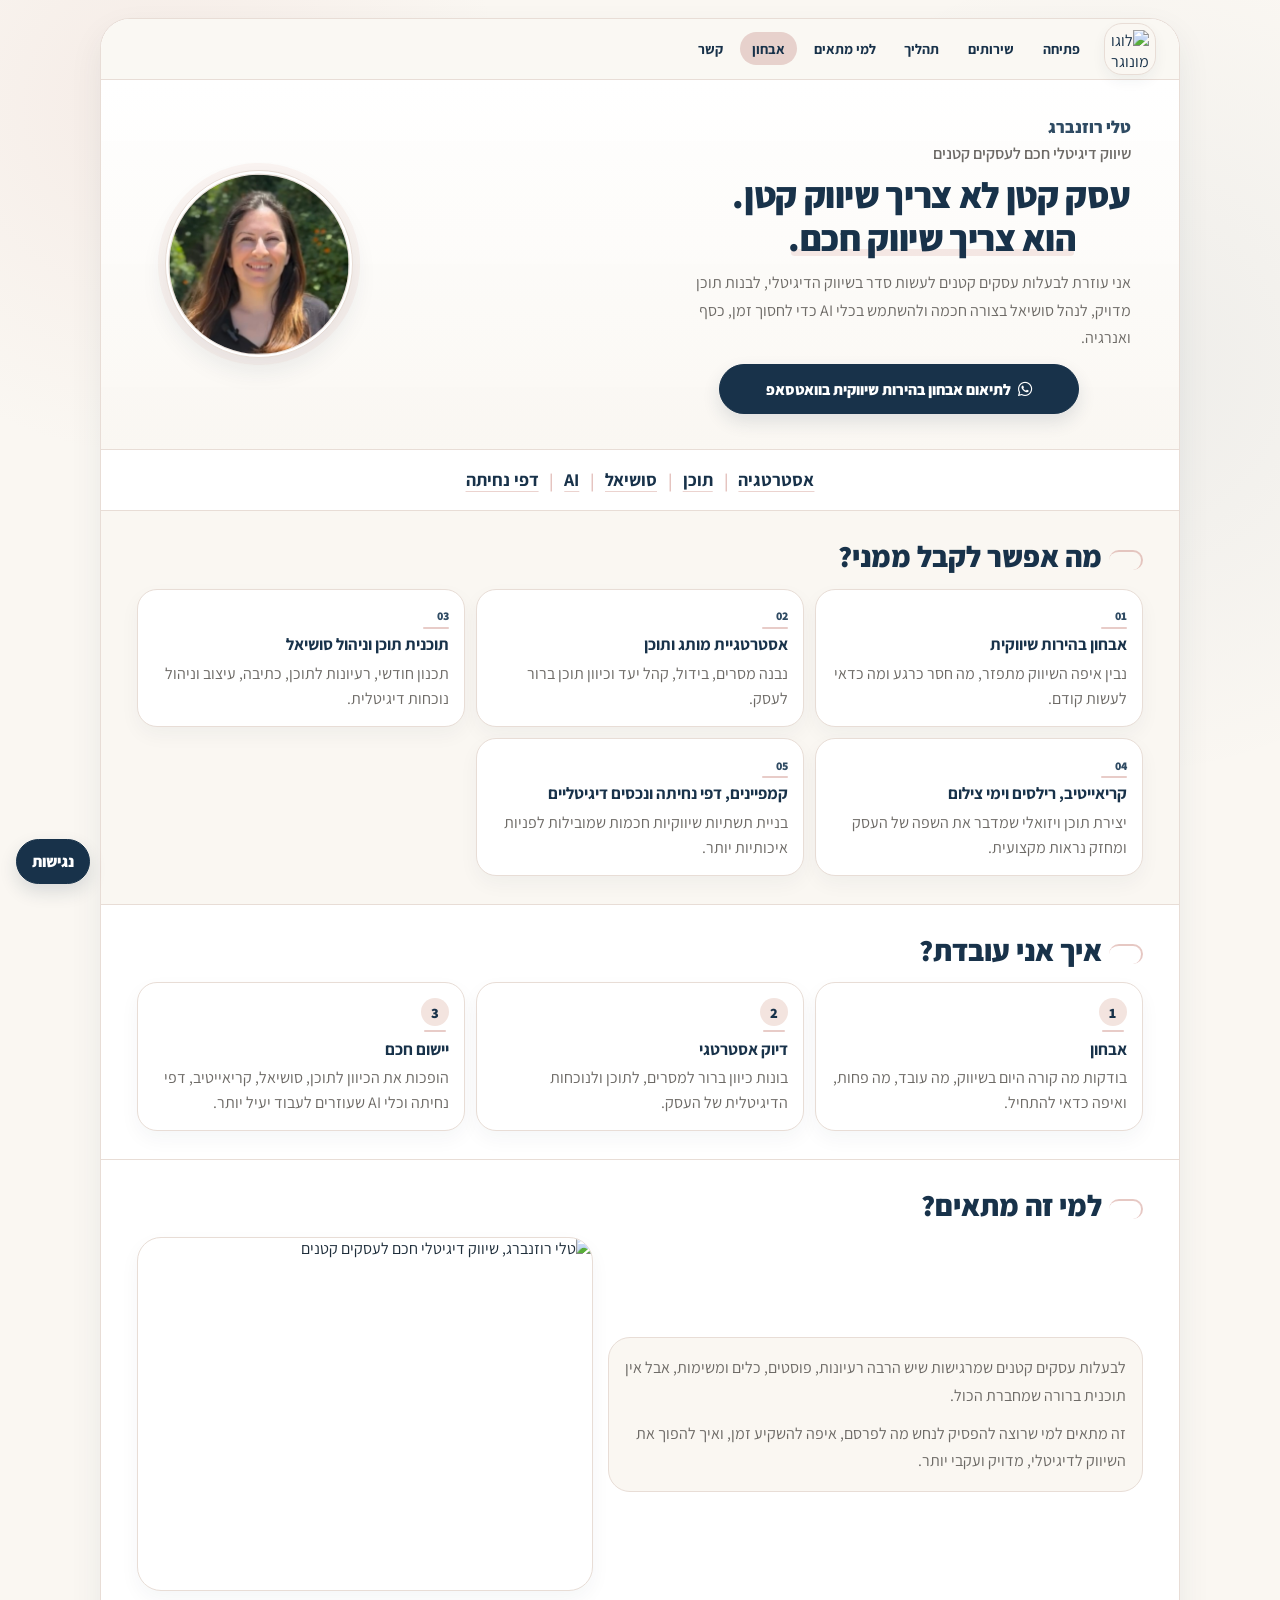
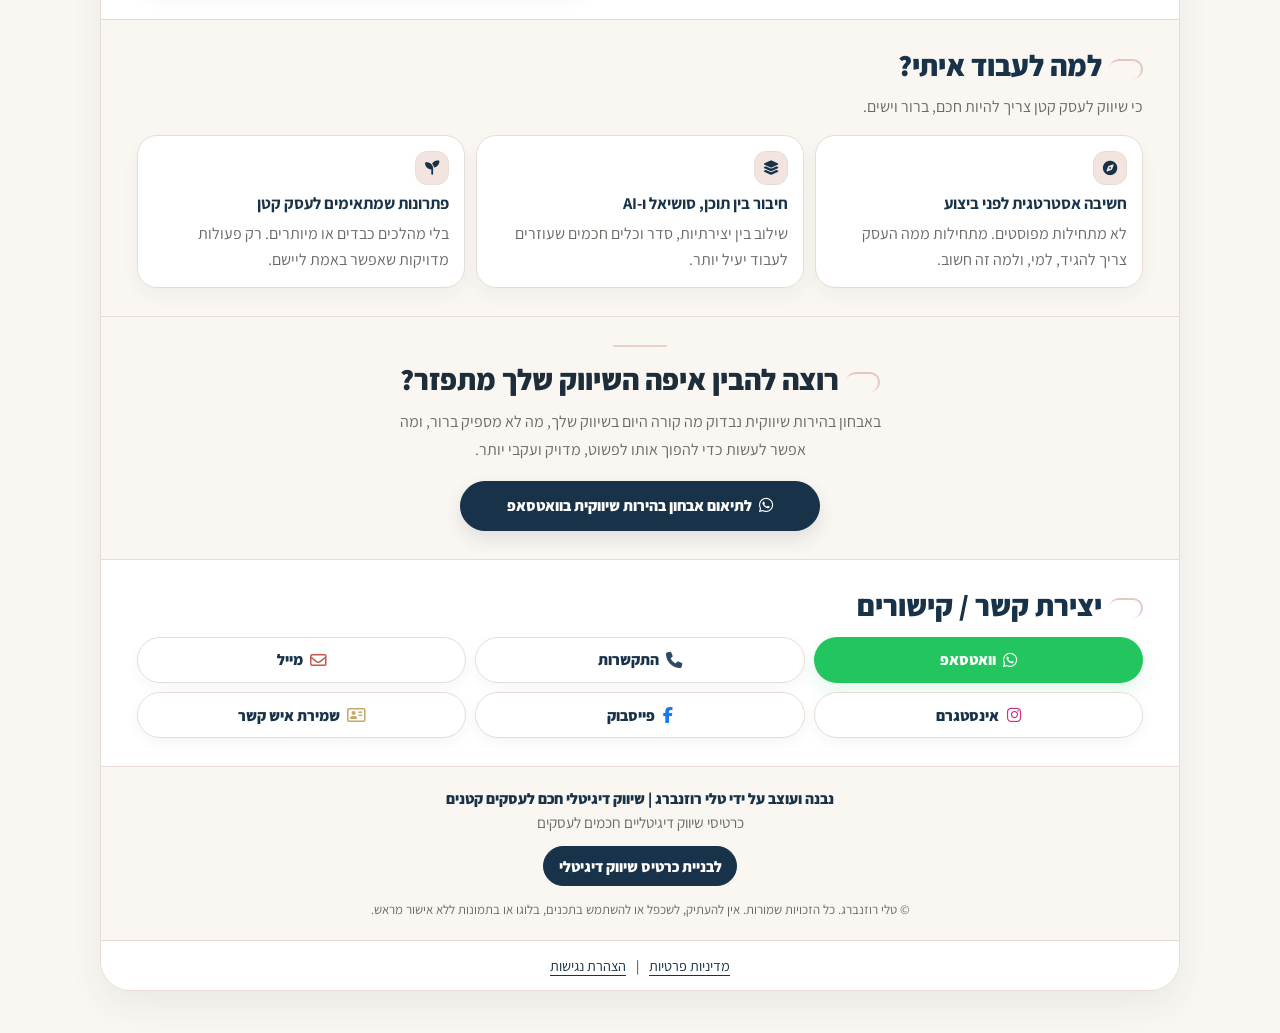
==== commit eecbbaec: "Add files via upload" ====
--- a/index.html
+++ b/index.html
@@ -3,36 +3,36 @@
   <head>
     <meta charset="UTF-8" />
     <meta name="viewport" content="width=device-width, initial-scale=1.0" />
-    <title>טלי רוזנברג | אסטרטגית צמיחה ושיווק דיגיטלי לעסקים מבוססים</title>
+    <title>טלי רוזנברג | שיווק דיגיטלי חכם לעסקים קטנים</title>
     <meta
       name="description"
-      content="טלי רוזנברג עוזרת לעסקים מבוססים לבנות שיווק חד, רווחי ומסודר יותר באמצעות אסטרטגיה, בידול, סינון לידים ותהליך מכירה. לתיאום שיחת התאמה בוואטסאפ."
+      content="טלי רוזנברג עוזרת לבעלות עסקים קטנים להפוך שיווק מפוזר לשיווק דיגיטלי לעסקים קטנים שהוא ברור וחכם: אסטרטגיית תוכן, ניהול סושיאל, AI לעסקים, דפי נחיתה ואבחון שיווקי. לתיאום אבחון בהירות שיווקית בוואטסאפ."
     />
     <meta name="robots" content="index,follow" />
-    <link rel="canonical" href="https://tali-digital-card.vercel.app/" />
+    <link rel="canonical" href="https://tali-digital-card.vercel.app" />
 
     <meta property="og:type" content="website" />
     <meta property="og:locale" content="he_IL" />
-    <meta property="og:url" content="https://tali-digital-card.vercel.app/" />
-    <meta property="og:title" content="טלי רוזנברג | אסטרטגית צמיחה ושיווק דיגיטלי" />
+    <meta property="og:url" content="https://tali-digital-card.vercel.app" />
+    <meta property="og:title" content="טלי רוזנברג | שיווק דיגיטלי חכם לעסקים קטנים" />
     <meta
       property="og:description"
-      content="שיווק שמביא פניות זה טוב. שיווק שמביא רווח — זה כבר אסטרטגיה. כרטיס דיגיטלי לתיאום שיחת התאמה עם טלי רוזנברג."
+      content="שיווק דיגיטלי לעסקים קטנים עם אסטרטגיית תוכן, ניהול סושיאל, AI לעסקים, דפי נחיתה ואבחון שיווקי שמחזיר בהירות וסדר."
     />
-    <meta property="og:image" content="https://tali-digital-card.vercel.app/assets/tali-profile.jpeg" />
+    <meta property="og:image" content="https://tali-digital-card.vercel.app/assets/tali-logo.jpeg" />
 
     <meta name="twitter:card" content="summary_large_image" />
-    <meta name="twitter:title" content="טלי רוזנברג | אסטרטגית צמיחה ושיווק דיגיטלי" />
+    <meta name="twitter:title" content="טלי רוזנברג | שיווק דיגיטלי חכם לעסקים קטנים" />
     <meta
       name="twitter:description"
-      content="שיווק שמביא פניות זה טוב. שיווק שמביא רווח — זה כבר אסטרטגיה."
+      content="שיווק דיגיטלי לעסקים קטנים עם אסטרטגיית תוכן, ניהול סושיאל, AI לעסקים, דפי נחיתה ואבחון שיווקי שמחזיר בהירות וסדר."
     />
-    <meta name="twitter:image" content="https://tali-digital-card.vercel.app/assets/tali-profile.jpeg" />
+    <meta name="twitter:image" content="https://tali-digital-card.vercel.app/assets/tali-logo.jpeg" />
 
     <link rel="preconnect" href="https://fonts.googleapis.com" />
     <link rel="preconnect" href="https://fonts.gstatic.com" crossorigin />
     <link
-      href="https://fonts.googleapis.com/css2?family=Assistant:wght@400;600;700&family=Playfair+Display:wght@600;700&display=swap"
+      href="https://fonts.googleapis.com/css2?family=Assistant:wght@400;600;700;800&display=swap"
       rel="stylesheet"
     />
     <link
@@ -46,21 +46,23 @@
         "@context": "https://schema.org",
         "@type": "ProfessionalService",
         "name": "טלי רוזנברג",
-        "url": "https://tali-digital-card.vercel.app/",
+        "description": "שיווק דיגיטלי לעסקים קטנים: אסטרטגיית תוכן, ניהול סושיאל, AI לעסקים, דפי נחיתה ואבחון שיווקי לבעלות עסקים קטנים.",
+        "url": "https://tali-digital-card.vercel.app",
         "image": "https://tali-digital-card.vercel.app/assets/tali-profile.jpeg",
-        "description": "אסטרטגית צמיחה ושיווק דיגיטלי לעסקים מבוססים. שיווק שמחובר לרווחיות, בידול, סינון לידים ותהליך מכירה.",
         "telephone": "+972586287333",
         "email": "rozdigitalm@gmail.com",
-        "areaServed": "IL",
+        "areaServed": "ישראל",
         "sameAs": [
-          "https://www.instagram.com/rdm_tali/",
+          "https://www.instagram.com/tali_digitali/",
           "https://www.facebook.com/profile.php?id=61583277183396"
         ],
         "serviceType": [
-          "אסטרטגיה שיווקית",
-          "בידול ומסרים",
-          "סינון לידים",
-          "אוטומציות שיווקיות"
+          "אבחון בהירות שיווקית",
+          "אבחון שיווקי",
+          "אסטרטגיית מותג ותוכן",
+          "תוכנית תוכן וניהול סושיאל",
+          "קריאייטיב, רילסים וימי צילום",
+          "קמפיינים, דפי נחיתה ונכסים דיגיטליים"
         ]
       }
     </script>
@@ -68,144 +70,257 @@
   <body dir="rtl">
     <main class="page-wrap">
       <article class="brand-card">
-        <section class="hero" aria-label="חלק עליון">
-          <div class="hero-top">
-            <div class="hero-copy">
-              <h1>
-                <span class="hook-line">שיווק שמביא פניות זה טוב.</span>
-                <span class="hook-line"
-                  >שיווק שמביא <span class="hook-emphasis">רווח</span> — זה כבר
-                  <span class="hook-emphasis">אסטרטגיה</span>.</span
-                >
-              </h1>
-              <p class="hero-name">טלי רוזנברג</p>
-              <p class="hero-role">אסטרטגית צמיחה ושיווק דיגיטלי לעסקים מבוססים</p>
+        <header class="site-header" id="top">
+          <nav class="top-nav" aria-label="ניווט ראשי בכרטיס">
+            <a href="#top" class="nav-logo" aria-label="חזרה לתחילת הכרטיס של טלי רוזנברג">
+              <img
+                src="assets/tali-symbol.jpeg"
+                alt="לוגו מונוגרמה טלי רוזנברג"
+                width="360"
+                height="236"
+              />
+            </a>
+            <div class="nav-links">
+              <a href="#top" aria-label="מעבר לאזור הפתיחה">פתיחה</a>
+              <a href="#services" aria-label="מעבר לאזור השירותים">שירותים</a>
+              <a href="#process" aria-label="מעבר לאזור איך אני עובדת">תהליך</a>
+              <a href="#fit" aria-label="מעבר לאזור למי זה מתאים">למי מתאים</a>
+              <a href="#diagnosis" aria-label="מעבר לאזור אבחון">אבחון</a>
+              <a href="#contact" aria-label="מעבר לאזור יצירת קשר">קשר</a>
             </div>
-
-            <figure class="profile-wrap" aria-label="תמונת פרופיל של טלי רוזנברג">
-              <div class="profile-frame">
-                <img
-                  src="assets/tali-profile.jpeg"
-                  alt="טלי רוזנברג, אסטרטגית צמיחה ושיווק דיגיטלי לעסקים מבוססים"
-                  class="profile-image"
-                />
-              </div>
-            </figure>
-          </div>
-
-          <a
-            class="action-btn btn-whatsapp hero-cta"
-            href="https://wa.me/972586287333"
-            target="_blank"
-            rel="noopener"
-            aria-label="לתיאום שיחת התאמה בוואטסאפ"
-          >
-            <i class="fa-brands fa-whatsapp" aria-hidden="true"></i>
-            <span>לתיאום שיחת התאמה בוואטסאפ</span>
-          </a>
-          <p class="hero-note">בדיקה קצרה אם השיווק שלך בנוי נכון לצמיחה.</p>
-        </section>
-
-        <section class="fit section-block" aria-label="למי השירות מתאים">
-          <h2>למי זה מתאים?</h2>
-          <ul class="fit-list">
-            <li>עסקים מבוססים שמרגישים שהשיווק שלהם לא מספיק חד</li>
-            <li>בעלי ובעלות עסקים שרוצים לידים איכותיים יותר</li>
-            <li>עסקים שרוצים לחבר בין שיווק, רווחיות ותהליך מכירה</li>
-          </ul>
-        </section>
-
-        <section class="about section-block" aria-label="מי אני">
-          <h2>מי אני</h2>
-          <p>
-            אני עוזרת לעסקים מבוססים לזהות למה השיווק שלהם לא מספיק חד, לא מספיק
-            רווחי או לא מביא את הלקוחות הנכונים — ולבנות מערכת שיווקית שמחוברת
-            להצעה, בידול, סינון לידים ותהליך מכירה.
-          </p>
-        </section>
-
-        <section class="services section-block" aria-label="שירותים">
-          <h2>השירותים שלי</h2>
+          </nav>
+        </header>
+
+        <section class="hero" aria-label="פתיח">
+          <div class="hero-copy">
+            <h1 class="sr-only">טלי רוזנברג | שיווק דיגיטלי חכם לעסקים קטנים</h1>
+            <p class="hero-name">טלי רוזנברג</p>
+            <p class="hero-role">שיווק דיגיטלי חכם לעסקים קטנים</p>
+            <p class="hero-statement">
+              <span>עסק קטן לא צריך שיווק קטן.</span>
+              <span>הוא צריך שיווק חכם.</span>
+            </p>
+            <p class="hero-description">
+              אני עוזרת לבעלות עסקים קטנים לעשות סדר בשיווק הדיגיטלי, לבנות תוכן מדויק,
+              לנהל סושיאל בצורה חכמה ולהשתמש בכלי AI כדי לחסוך זמן, כסף ואנרגיה.
+            </p>
+            <a
+              class="action-btn btn-primary btn-whatsapp-cta hero-cta"
+              href="https://wa.me/message/R774GIXF2DOGP1"
+              target="_blank"
+              rel="noopener noreferrer"
+              aria-label="לתיאום אבחון בהירות שיווקית בוואטסאפ"
+            >
+              <i class="fa-brands fa-whatsapp" aria-hidden="true"></i>
+              <span>לתיאום אבחון בהירות שיווקית בוואטסאפ</span>
+            </a>
+          </div>
+
+          <figure class="profile-wrap" aria-label="תמונת פרופיל של טלי רוזנברג">
+            <div class="profile-frame">
+              <img
+                src="assets/tali-profile.jpeg"
+                alt="טלי רוזנברג, שיווק דיגיטלי חכם לעסקים קטנים"
+                class="profile-image"
+                width="900"
+                height="900"
+                loading="eager"
+              />
+            </div>
+          </figure>
+        </section>
+
+        <section class="expertise-strip" aria-label="תחומי מומחיות">
+          <button
+            class="expertise-item"
+            type="button"
+            data-tooltip="בניית כיוון ברור לשיווק, לקהל היעד ולמסרים של העסק."
+            aria-expanded="false"
+            aria-describedby="expertiseTooltip"
+          >
+            אסטרטגיה
+          </button>
+          <span class="expertise-separator" aria-hidden="true">|</span>
+          <button
+            class="expertise-item"
+            type="button"
+            data-tooltip="רעיונות, כתיבה ותכנון תוכן שמחבר בין העסק לבין הלקוחות הנכונים."
+            aria-expanded="false"
+            aria-describedby="expertiseTooltip"
+          >
+            תוכן
+          </button>
+          <span class="expertise-separator" aria-hidden="true">|</span>
+          <button
+            class="expertise-item"
+            type="button"
+            data-tooltip="ניהול נוכחות דיגיטלית עקבית, מקצועית ומדויקת ברשתות החברתיות."
+            aria-expanded="false"
+            aria-describedby="expertiseTooltip"
+          >
+            סושיאל
+          </button>
+          <span class="expertise-separator" aria-hidden="true">|</span>
+          <button
+            class="expertise-item"
+            type="button"
+            data-tooltip="שימוש בכלים חכמים לחיסכון בזמן, יצירת רעיונות וייעול תהליכי שיווק."
+            aria-expanded="false"
+            aria-describedby="expertiseTooltip"
+          >
+            AI
+          </button>
+          <span class="expertise-separator" aria-hidden="true">|</span>
+          <button
+            class="expertise-item"
+            type="button"
+            data-tooltip="בניית עמודים ממוקדים שמסבירים את הערך ומובילים לפנייה."
+            aria-expanded="false"
+            aria-describedby="expertiseTooltip"
+          >
+            דפי נחיתה
+          </button>
+          <div class="expertise-tooltip" id="expertiseTooltip" role="tooltip" hidden></div>
+        </section>
+
+        <section class="services section-block" id="services" aria-labelledby="services-title">
+          <h2 id="services-title">מה אפשר לקבל ממני?</h2>
           <div class="services-grid">
             <article class="service-card">
-              <h3>Check-Profit</h3>
+              <span class="service-index" aria-hidden="true">01</span>
+              <h3>אבחון בהירות שיווקית</h3>
+              <p>נבין איפה השיווק מתפזר, מה חסר כרגע ומה כדאי לעשות קודם.</p>
+            </article>
+            <article class="service-card">
+              <span class="service-index" aria-hidden="true">02</span>
+              <h3>אסטרטגיית מותג ותוכן</h3>
+              <p>נבנה מסרים, בידול, קהל יעד וכיוון תוכן ברור לעסק.</p>
+            </article>
+            <article class="service-card">
+              <span class="service-index" aria-hidden="true">03</span>
+              <h3>תוכנית תוכן וניהול סושיאל</h3>
+              <p>תכנון חודשי, רעיונות לתוכן, כתיבה, עיצוב וניהול נוכחות דיגיטלית.</p>
+            </article>
+            <article class="service-card">
+              <span class="service-index" aria-hidden="true">04</span>
+              <h3>קריאייטיב, רילסים וימי צילום</h3>
+              <p>יצירת תוכן ויזואלי שמדבר את השפה של העסק ומחזק נראות מקצועית.</p>
+            </article>
+            <article class="service-card service-card-wide">
+              <span class="service-index" aria-hidden="true">05</span>
+              <h3>קמפיינים, דפי נחיתה ונכסים דיגיטליים</h3>
+              <p>בניית תשתיות שיווקיות חכמות שמובילות לפניות איכותיות יותר.</p>
+            </article>
+          </div>
+        </section>
+
+        <section class="process section-block" id="process" aria-labelledby="process-title">
+          <h2 id="process-title">איך אני עובדת?</h2>
+          <div class="process-grid">
+            <article class="process-card">
+              <span class="process-step" aria-hidden="true">1</span>
+              <h3>אבחון</h3>
+              <p>בודקות מה קורה היום בשיווק, מה עובד, מה פחות, ואיפה כדאי להתחיל.</p>
+            </article>
+            <article class="process-card">
+              <span class="process-step" aria-hidden="true">2</span>
+              <h3>דיוק אסטרטגי</h3>
+              <p>בונות כיוון ברור למסרים, לתוכן ולנוכחות הדיגיטלית של העסק.</p>
+            </article>
+            <article class="process-card">
+              <span class="process-step" aria-hidden="true">3</span>
+              <h3>יישום חכם</h3>
+              <p>הופכות את הכיוון לתוכן, סושיאל, קריאייטיב, דפי נחיתה וכלי AI שעוזרים לעבוד יעיל יותר.</p>
+            </article>
+          </div>
+        </section>
+
+        <section class="fit section-block" id="fit" aria-labelledby="fit-title">
+          <h2 id="fit-title">למי זה מתאים?</h2>
+          <div class="fit-content">
+            <div class="text-panel">
               <p>
-                אבחון שמזהה איפה השיווק דולף כסף ומה צריך לתקן כדי להפוך אותו לרווחי
-                יותר.
+                לבעלות עסקים קטנים שמרגישות שיש הרבה רעיונות, פוסטים, כלים ומשימות,
+                אבל אין תוכנית ברורה שמחברת הכול.
               </p>
-            </article>
-
-            <article class="service-card">
-              <h3>בידול ומסרים</h3>
               <p>
-                דיוק ההצעה, הקהל והשפה השיווקית כדי שהעסק יישמע חד, ברור ושונה
-                מהמתחרים.
+                זה מתאים למי שרוצה להפסיק לנחש מה לפרסם, איפה להשקיע זמן,
+                ואיך להפוך את השיווק לדיגיטלי, מדויק ועקבי יותר.
               </p>
-            </article>
-
-            <article class="service-card">
-              <h3>Lead-Wall</h3>
-              <p>
-                סינון פניות לא מתאימות והעלאת איכות הלידים, כדי שהעסק ישקיע זמן
-                באנשים הנכונים.
-              </p>
-            </article>
-
-            <article class="service-card">
-              <h3>Smart-Flow</h3>
-              <p>
-                תשתית שיווקית מסודרת עם תהליכים, אוטומציות ונקודות מגע שמובילות את
-                הלקוח נכון יותר.
-              </p>
-            </article>
-          </div>
-        </section>
-
-        <section class="core-message section-block" aria-label="המסר המרכזי">
+            </div>
+            <figure class="workspace-photo">
+              <img
+                src="assets/tali-workspace.jpeg"
+                alt="טלי רוזנברג, שיווק דיגיטלי חכם לעסקים קטנים"
+                width="900"
+                height="1200"
+                loading="lazy"
+              />
+            </figure>
+          </div>
+        </section>
+
+        <section class="trust section-block" aria-labelledby="trust-title">
+          <h2 id="trust-title">למה לעבוד איתי?</h2>
+          <p class="trust-intro">
+            כי שיווק לעסק קטן צריך להיות חכם, ברור וישים.
+          </p>
+          <div class="trust-grid">
+            <article class="trust-card">
+              <span class="trust-icon" aria-hidden="true"><i class="fa-solid fa-compass"></i></span>
+              <h3>חשיבה אסטרטגית לפני ביצוע</h3>
+              <p>לא מתחילות מפוסטים. מתחילות ממה העסק צריך להגיד, למי, ולמה זה חשוב.</p>
+            </article>
+            <article class="trust-card">
+              <span class="trust-icon" aria-hidden="true"><i class="fa-solid fa-layer-group"></i></span>
+              <h3>חיבור בין תוכן, סושיאל ו-AI</h3>
+              <p>שילוב בין יצירתיות, סדר וכלים חכמים שעוזרים לעבוד יעיל יותר.</p>
+            </article>
+            <article class="trust-card">
+              <span class="trust-icon" aria-hidden="true"><i class="fa-solid fa-seedling"></i></span>
+              <h3>פתרונות שמתאימים לעסק קטן</h3>
+              <p>בלי מהלכים כבדים או מיותרים. רק פעולות מדויקות שאפשר באמת ליישם.</p>
+            </article>
+          </div>
+        </section>
+
+        <section class="final-cta section-block" id="diagnosis" aria-labelledby="cta-title">
+          <h2 id="cta-title">רוצה להבין איפה השיווק שלך מתפזר?</h2>
           <p>
-            לפני שמביאים עוד חשיפה ועוד לידים —<br />
-            צריך לבדוק אם העסק בנוי נכון לצמיחה.
-          </p>
-        </section>
-
-        <section class="pre-contact-cta section-block" aria-label="קריאה לפעולה לפני יצירת קשר">
-          <p>
-            לפני שמביאים עוד חשיפה ועוד לידים, חשוב לבדוק אם השיווק באמת בנוי
-            לצמיחה. בשיחת התאמה קצרה נבדוק איפה העסק נמצא היום, מה לא עובד מספיק
-            טוב, ואיזה מהלך יכול להפוך את השיווק לחד, מסודר ורווחי יותר.
+            באבחון בהירות שיווקית נבדוק מה קורה היום בשיווק שלך, מה לא מספיק ברור,
+            ומה אפשר לעשות כדי להפוך אותו לפשוט, מדויק ועקבי יותר.
           </p>
           <a
-            class="action-btn btn-whatsapp"
-            href="https://wa.me/972586287333"
+            class="action-btn btn-primary btn-whatsapp-cta"
+            href="https://wa.me/message/R774GIXF2DOGP1"
             target="_blank"
-            rel="noopener"
-            aria-label="לתיאום שיחת התאמה בוואטסאפ"
+            rel="noopener noreferrer"
+            aria-label="לתיאום אבחון בהירות שיווקית בוואטסאפ"
           >
             <i class="fa-brands fa-whatsapp" aria-hidden="true"></i>
-            <span>לתיאום שיחת התאמה בוואטסאפ</span>
+            <span>לתיאום אבחון בהירות שיווקית בוואטסאפ</span>
           </a>
         </section>
 
-        <section class="contact section-block" id="contact" aria-label="יצירת קשר">
-          <h2>יצירת קשר</h2>
-          <a
-            class="action-btn btn-whatsapp contact-primary"
-            href="https://wa.me/972586287333"
-            target="_blank"
-            rel="noopener"
-            aria-label="לתיאום שיחת התאמה בוואטסאפ"
-          >
-            <i class="fa-brands fa-whatsapp" aria-hidden="true"></i>
-            <span>לתיאום שיחת התאמה בוואטסאפ</span>
-          </a>
-
-          <div class="actions" aria-label="כפתורי יצירת קשר משניים">
-            <a class="action-btn" href="tel:0586287333" aria-label="התקשרות לטלי רוזנברג">
+        <section class="contact section-block" id="contact" aria-labelledby="contact-title">
+          <h2 id="contact-title">יצירת קשר / קישורים</h2>
+          <div class="actions" aria-label="כפתורי יצירת קשר וקישורים">
+            <a
+              class="action-btn contact-whatsapp"
+              href="https://wa.me/message/R774GIXF2DOGP1"
+              target="_blank"
+              rel="noopener noreferrer"
+              aria-label="פתיחת וואטסאפ לתיאום אבחון בהירות שיווקית"
+            >
+              <i class="fa-brands fa-whatsapp" aria-hidden="true"></i>
+              <span>וואטסאפ</span>
+            </a>
+            <a class="action-btn btn-phone" href="tel:0586287333" aria-label="התקשרות לטלי רוזנברג">
               <i class="fa-solid fa-phone" aria-hidden="true"></i>
               <span>התקשרות</span>
             </a>
             <a
-              class="action-btn"
+              class="action-btn btn-mail"
               href="mailto:rozdigitalm@gmail.com"
               aria-label="שליחת מייל לטלי רוזנברג"
             >
@@ -214,10 +329,10 @@
             </a>
             <a
               class="action-btn btn-instagram"
-              href="https://www.instagram.com/rdm_tali/"
+              href="https://www.instagram.com/tali_digitali/"
               target="_blank"
-              rel="noopener"
-              aria-label="אינסטגרם של טלי רוזנברג"
+              rel="noopener noreferrer"
+              aria-label="מעבר לאינסטגרם של טלי רוזנברג"
             >
               <i class="fa-brands fa-instagram" aria-hidden="true"></i>
               <span>אינסטגרם</span>
@@ -226,17 +341,17 @@
               class="action-btn btn-facebook"
               href="https://www.facebook.com/profile.php?id=61583277183396"
               target="_blank"
-              rel="noopener"
-              aria-label="פייסבוק של טלי רוזנברג"
+              rel="noopener noreferrer"
+              aria-label="מעבר לפייסבוק של טלי רוזנברג"
             >
               <i class="fa-brands fa-facebook-f" aria-hidden="true"></i>
               <span>פייסבוק</span>
             </a>
             <a
-              class="action-btn gold"
+              class="action-btn btn-vcard"
               href="assets/tali-rozenberg-contact.vcf"
               download
-              aria-label="הורדת כרטיס איש קשר"
+              aria-label="שמירת טלי רוזנברג כאיש קשר"
             >
               <i class="fa-regular fa-address-card" aria-hidden="true"></i>
               <span>שמירת איש קשר</span>
@@ -244,9 +359,28 @@
           </div>
         </section>
 
+        <footer class="creator-footer" aria-label="פוטר הכרטיס">
+          <p>נבנה ועוצב על ידי טלי רוזנברג | שיווק דיגיטלי חכם לעסקים קטנים</p>
+          <p>כרטיסי שיווק דיגיטליים חכמים לעסקים</p>
+          <a
+            href="https://wa.me/message/R774GIXF2DOGP1"
+            target="_blank"
+            rel="noopener noreferrer"
+            aria-label="לבניית כרטיס שיווק דיגיטלי"
+          >
+            לבניית כרטיס שיווק דיגיטלי
+          </a>
+          <p class="copyright">
+            © טלי רוזנברג. כל הזכויות שמורות. אין להעתיק, לשכפל או להשתמש בתכנים, בלוגו או בתמונות ללא אישור מראש.
+          </p>
+        </footer>
+
         <footer class="card-footer" aria-label="קישורים נוספים">
-          <a href="privacy.html">מדיניות פרטיות</a>
-          <a href="accessibility.html">הצהרת נגישות</a>
+          <nav class="legal-links" aria-label="קישורים משפטיים">
+            <a href="privacy.html" aria-label="מעבר למדיניות הפרטיות">מדיניות פרטיות</a>
+            <span aria-hidden="true">|</span>
+            <a href="accessibility.html" aria-label="מעבר להצהרת הנגישות">הצהרת נגישות</a>
+          </nav>
         </footer>
       </article>
     </main>
--- a/style.css
+++ b/style.css
@@ -1,16 +1,25 @@
 :root {
   --user-font-scale: 1;
-  --navy: #0f2340;
-  --navy-soft: #223d61;
-  --cream: #f7efe4;
-  --off-white: #fffdf9;
-  --powder: #edd9e0;
-  --gold: #c8aa68;
-  --gold-soft: #eadbb9;
-  --text: #1e2f49;
-  --muted: #4a5f7d;
-  --border: rgba(15, 35, 64, 0.16);
-  --shadow: 0 18px 48px rgba(15, 35, 64, 0.12);
+  --color-bg: #faf7f2;
+  --color-surface: #ffffff;
+  --color-primary: #18324a;
+  --color-primary-soft: #2f4b63;
+  --color-accent: #d8a7a0;
+  --color-accent-soft: #f3e4df;
+  --color-text: #1e2d3a;
+  --color-muted: #6d6a66;
+  --color-border: #e8ddd6;
+  --color-gold: #c7a76c;
+  --color-focus: #d8a7a0;
+  --social-whatsapp: #22c55e;
+  --social-instagram: #c13584;
+  --social-facebook: #1877f2;
+  --social-mail: #c75b4f;
+  --social-phone: #2f4b63;
+  --shadow-soft: 0 14px 34px rgba(24, 50, 74, 0.07);
+  --shadow-card: 0 8px 20px rgba(24, 50, 74, 0.045);
+  --radius-large: 30px;
+  --radius-card: 20px;
 }
 
 * {
@@ -25,370 +34,885 @@
 
 html {
   font-size: calc(16px * var(--user-font-scale));
+  scroll-behavior: smooth;
 }
 
 body {
   min-height: 100vh;
-  font-family: "Assistant", "Heebo", "Rubik", Arial, sans-serif;
+  font-family: "Assistant", "Heebo", Arial, sans-serif;
   direction: rtl;
   text-align: right;
   overflow-x: hidden;
-  color: var(--text);
+  color: var(--color-text);
   background:
-    radial-gradient(circle at 8% 10%, rgba(237, 217, 224, 0.55), transparent 34%),
-    radial-gradient(circle at 88% 16%, rgba(200, 170, 104, 0.2), transparent 30%),
-    linear-gradient(145deg, var(--cream), #f4e6ea);
+    radial-gradient(circle at 12% 4%, rgba(216, 167, 160, 0.14), transparent 22rem),
+    radial-gradient(circle at 88% 14%, rgba(47, 75, 99, 0.06), transparent 26rem),
+    var(--color-bg);
 }
 
 :focus-visible {
-  outline: 3px solid #1a57a8;
-  outline-offset: 2px;
+  outline: 3px solid var(--color-focus);
+  outline-offset: 4px;
+}
+
+img {
+  max-width: 100%;
+}
+
+section,
+.site-header {
+  scroll-margin-top: 76px;
+}
+
+.section-block h2::before {
+  content: "";
+  display: inline-flex;
+  align-items: center;
+  justify-content: center;
+  width: 32px;
+  height: 18px;
+  margin-inline-end: 0.45rem;
+  border-top: 2px solid var(--color-accent);
+  border-right: 2px solid var(--color-accent);
+  border-radius: 999px;
+  opacity: 0.62;
+  vertical-align: middle;
+}
+
+.sr-only {
+  position: absolute;
+  width: 1px;
+  height: 1px;
+  padding: 0;
+  margin: -1px;
+  overflow: hidden;
+  clip: rect(0, 0, 0, 0);
+  white-space: nowrap;
+  border: 0;
 }
 
 .page-wrap {
-  width: min(1000px, 92%);
+  width: min(1080px, 94%);
   margin: 0 auto;
-  padding: 1rem 0 2.5rem;
+  padding: 0.8rem 0 2.6rem;
 }
 
 .brand-card {
-  background: linear-gradient(160deg, rgba(255, 255, 255, 0.985), rgba(255, 250, 243, 0.94));
-  border: 1px solid var(--border);
-  border-radius: 28px;
-  padding: clamp(1rem, 3.3vw, 2.4rem);
-  box-shadow: var(--shadow);
-}
-
-.hero {
-  border: 1px solid rgba(200, 170, 104, 0.45);
-  background: linear-gradient(145deg, rgba(255, 255, 255, 0.95), rgba(237, 217, 224, 0.38));
-  border-radius: 22px;
-  padding: clamp(0.95rem, 3vw, 1.4rem);
-}
-
-.hero-top {
+  overflow: hidden;
+  background: var(--color-surface);
+  border: 1px solid var(--color-border);
+  border-radius: var(--radius-large);
+  box-shadow: var(--shadow-soft);
+}
+
+.site-header {
+  position: sticky;
+  top: 0;
+  z-index: 50;
+  color: var(--color-primary);
+  background: rgba(250, 247, 242, 0.88);
+  backdrop-filter: blur(14px);
+  border-bottom: 1px solid var(--color-border);
+}
+
+.top-nav {
+  min-height: 58px;
+  padding: 0 1rem;
   display: flex;
   align-items: center;
-  justify-content: space-between;
-  gap: 0.9rem;
+  gap: 0.8rem;
+}
+
+.nav-logo {
+  flex: 0 0 auto;
+  width: 52px;
+  height: 52px;
+  display: inline-flex;
+  align-items: center;
+  justify-content: center;
+  border: 1px solid var(--color-border);
+  border-radius: 18px;
+  color: var(--color-primary);
+  background: var(--color-bg);
+  text-decoration: none;
+  overflow: hidden;
+  padding: 6px;
+  box-shadow: 0 6px 14px rgba(24, 50, 74, 0.055);
+}
+
+.nav-logo img {
+  width: 100%;
+  height: 100%;
+  display: block;
+  object-fit: contain;
+}
+
+.nav-links {
+  display: flex;
+  align-items: center;
+  gap: 0.35rem;
+  overflow-x: auto;
+  scrollbar-width: none;
+  -webkit-overflow-scrolling: touch;
+}
+
+.nav-links::-webkit-scrollbar {
+  display: none;
+}
+
+.nav-links a {
+  white-space: nowrap;
+  color: var(--color-primary);
+  text-decoration: none;
+  font-size: 0.88rem;
+  font-weight: 700;
+  padding: 0.45rem 0.72rem;
+  border-radius: 999px;
+  transition: background 180ms ease, color 180ms ease, border-color 180ms ease;
+}
+
+.nav-links a:hover,
+.nav-links a:focus-visible {
+  background: var(--color-accent-soft);
+  outline: none;
+}
+
+.nav-links a[href="#diagnosis"] {
+  color: var(--color-primary);
+  background: #e7d1cc;
+}
+
+.brand-logo,
+.brand-logo-image,
+.brand-mark,
+.brand-text {
+  display: none;
+}
+
+.hero {
+  position: relative;
+  display: grid;
+  justify-items: center;
+  gap: 1.05rem;
+  padding: 1.45rem 1.05rem 1.75rem;
+  color: var(--color-text);
+  text-align: center;
+  background:
+    linear-gradient(180deg, rgba(255, 255, 255, 0.97), rgba(250, 247, 242, 0.98)),
+    radial-gradient(circle at 15% 18%, rgba(216, 167, 160, 0.12), transparent 14rem);
+}
+
+.hero::before {
+  content: "";
+  position: absolute;
+  inset-inline-start: 1rem;
+  top: 0.75rem;
+  width: clamp(6rem, 28vw, 13rem);
+  aspect-ratio: 1;
+  opacity: 0.055;
+  background: url("assets/tali-symbol.jpeg") center / contain no-repeat;
+  pointer-events: none;
 }
 
 .hero-copy {
-  max-width: 30ch;
-}
-
-.hero-copy h1 {
-  margin: 0;
-  font-family: "Assistant", "Heebo", "Rubik", Arial, sans-serif;
-  color: var(--navy);
-  font-size: clamp(1.12rem, 4.5vw, 2.15rem);
-  line-height: 1.2;
-  letter-spacing: 0;
-  font-weight: 700;
-}
-
-.hook-line {
+  position: relative;
+  z-index: 1;
+  display: grid;
+  justify-items: center;
+  gap: 0.68rem;
+  max-width: 42rem;
+}
+
+.hero-name {
+  margin: 0;
+  color: var(--color-primary-soft);
+  font-weight: 800;
+  font-size: 1.08rem;
+}
+
+.hero-role {
+  margin: -0.38rem 0 0;
+  color: var(--color-muted);
+  font-weight: 600;
+}
+
+.hero-statement {
+  margin: 0.06rem 0 0;
+  display: grid;
+  justify-items: center;
+  gap: 0.12rem;
+  color: var(--color-primary);
+  font-size: clamp(1.38rem, 6.8vw, 2.26rem);
+  line-height: 1.12;
+  font-weight: 800;
+  letter-spacing: -0.01em;
+}
+
+.hero-statement span {
+  width: max-content;
+  max-width: 100%;
+}
+
+.hero-statement span:last-child {
+  position: relative;
+  display: inline-block;
+}
+
+.hero-statement span:last-child::after {
+  content: "";
+  position: absolute;
+  right: 0.04em;
+  left: 0.08em;
+  bottom: 0.06em;
+  height: 0.2em;
+  z-index: -1;
+  border-radius: 999px;
+  background: rgba(216, 167, 160, 0.25);
+}
+
+.hero-description {
+  margin: 0;
+  color: var(--color-muted);
+  line-height: 1.72;
+  max-width: 58ch;
+}
+
+.profile-wrap {
+  position: relative;
+  z-index: 1;
+  margin: 0;
+  display: grid;
+  justify-items: center;
+}
+
+.profile-frame {
+  width: min(48vw, 184px);
+  aspect-ratio: 1 / 1;
+  overflow: hidden;
+  padding: 5px;
+  border-radius: 50%;
+  border: 1px solid var(--color-border);
+  background: var(--color-surface);
+  box-shadow: 0 12px 26px rgba(24, 50, 74, 0.085), 0 0 0 7px rgba(243, 228, 223, 0.38);
+}
+
+.profile-image {
   display: block;
-  white-space: nowrap;
-}
-
-.hook-emphasis {
-  color: var(--navy-soft);
-  font-weight: 700;
-  text-decoration: underline;
-  text-decoration-color: rgba(200, 170, 104, 0.72);
-  text-decoration-thickness: 2px;
-  text-underline-offset: 0.14em;
-}
-
-.hero-name {
-  margin: 0.65rem 0 0;
-  color: var(--navy);
-  font-size: clamp(1.05rem, 3.8vw, 1.28rem);
-  font-weight: 700;
-}
-
-.hero-role {
-  margin: 0.32rem 0 0;
-  color: var(--muted);
-  font-size: clamp(0.95rem, 3.2vw, 1.08rem);
-  line-height: 1.45;
-}
-
-.profile-wrap {
-  margin: 0;
-  flex-shrink: 0;
-}
-
-.profile-frame {
-  width: clamp(88px, 22vw, 142px);
-  aspect-ratio: 1 / 1;
-  border-radius: 50%;
-  padding: 6px;
-  background: linear-gradient(145deg, rgba(200, 170, 104, 1), rgba(237, 217, 224, 0.95));
-  box-shadow: 0 10px 25px rgba(15, 35, 64, 0.17);
-}
-
-.profile-image {
   width: 100%;
   height: 100%;
   border-radius: 50%;
+  border: 1px solid var(--color-border);
   object-fit: cover;
-  display: block;
-  border: 2px solid var(--off-white);
-}
-
-.hero-cta {
+  object-position: 50% 45%;
+  transform: scale(1.03);
+  transform-origin: 50% 45%;
+}
+
+.expertise-strip {
+  position: relative;
+  display: flex;
+  flex-wrap: wrap;
+  justify-content: center;
+  align-items: center;
+  gap: 0.34rem 0.6rem;
+  padding: 1rem 1.1rem;
+  color: var(--color-primary);
+  background: var(--color-surface);
+  border-top: 1px solid var(--color-border);
+  font-size: clamp(1rem, 4.6vw, 1.28rem);
+  font-weight: 700;
+  line-height: 1.3;
+  letter-spacing: 0;
+  text-align: center;
+  text-shadow: none;
+}
+
+.expertise-item {
+  appearance: none;
+  border: 0;
+  padding: 0.08rem 0.08rem 0.12rem;
+  border-radius: 10px;
+  color: var(--color-primary);
+  background: transparent;
+  font: inherit;
+  font-weight: inherit;
+  line-height: inherit;
+  cursor: help;
+  text-decoration: underline;
+  text-decoration-color: rgba(216, 167, 160, 0.5);
+  text-decoration-thickness: 1px;
+  text-underline-offset: 5px;
+  transition: color 160ms ease, background 160ms ease, text-decoration-color 160ms ease;
+}
+
+.expertise-item:hover,
+.expertise-item:focus-visible,
+.expertise-item[aria-expanded="true"] {
+  color: var(--color-primary-soft);
+  background: rgba(243, 228, 223, 0.52);
+  text-decoration-color: var(--color-accent);
+  outline-offset: 3px;
+}
+
+.expertise-separator {
+  color: var(--color-accent);
+  font-weight: 600;
+  opacity: 0.78;
+}
+
+.expertise-tooltip {
+  position: fixed;
+  z-index: 1400;
+  width: min(280px, 90vw);
+  padding: 0.78rem 0.85rem;
+  border: 1px solid var(--color-border);
+  border-radius: 16px;
+  color: var(--color-primary);
+  background: rgba(255, 255, 255, 0.97);
+  box-shadow: 0 12px 26px rgba(24, 50, 74, 0.09);
+  font-size: 0.94rem;
+  font-weight: 600;
+  line-height: 1.5;
+  text-align: right;
+  pointer-events: none;
+  opacity: 0;
+  transform: translateY(4px);
+  transition: opacity 140ms ease, transform 140ms ease;
+}
+
+.expertise-tooltip::before {
+  content: "";
+  position: absolute;
+  top: -6px;
+  right: 50%;
+  width: 10px;
+  height: 10px;
+  border-top: 1px solid var(--color-border);
+  border-right: 1px solid var(--color-border);
+  background: inherit;
+  transform: translateX(50%) rotate(-45deg);
+}
+
+.expertise-tooltip.is-visible {
+  opacity: 1;
+  transform: translateY(0);
+}
+
+.expertise-tooltip[hidden] {
+  display: none;
+}
+
+.section-block {
+  padding: 1.35rem 1.05rem;
+  border-top: 1px solid var(--color-border);
+}
+
+.section-block h2 {
+  margin: 0;
+  color: var(--color-primary);
+  font-size: clamp(1.3rem, 5vw, 1.85rem);
+  line-height: 1.18;
+  font-weight: 800;
+}
+
+.section-block p {
+  color: var(--color-muted);
+  line-height: 1.72;
+}
+
+.services {
+  background: var(--color-bg);
+}
+
+.services-grid {
   margin-top: 0.9rem;
-  width: 100%;
-}
-
-.hero-note {
-  margin: 0.55rem 0 0;
-  color: var(--navy-soft);
-  text-align: right;
-  font-size: 0.95rem;
-  font-weight: 600;
-}
-
-.section-block {
-  margin-top: clamp(1rem, 2.8vw, 1.8rem);
-}
-
-.section-block h2 {
-  margin: 0;
-  display: inline-block;
-  font-family: "Assistant", "Heebo", "Rubik", Arial, sans-serif;
-  font-weight: 700;
-  color: var(--navy);
-  font-size: clamp(1.2rem, 3.8vw, 1.75rem);
-  padding-bottom: 0.2rem;
-  border-bottom: 2px solid rgba(200, 170, 104, 0.55);
-}
-
-.section-block p {
-  margin: 0.55rem 0 0;
-  color: var(--muted);
-  font-size: 1rem;
-  line-height: 1.72;
-  max-width: 64ch;
-}
-
-.fit-list {
-  margin: 0.7rem 0 0;
-  padding: 0;
-  list-style: none;
-  display: grid;
-  gap: 0.42rem;
-}
-
-.fit-list li {
-  position: relative;
-  color: var(--text);
-  padding-inline-start: 1.2rem;
-  line-height: 1.62;
-}
-
-.fit-list li::before {
-  content: "";
-  width: 8px;
-  height: 8px;
-  border-radius: 50%;
-  position: absolute;
-  right: 0;
-  top: 0.6em;
-  background: linear-gradient(145deg, var(--gold), #d9c28f);
-}
-
-.services-grid {
-  margin-top: 0.8rem;
   display: grid;
   grid-template-columns: 1fr;
-  gap: 0.72rem;
+  gap: 0.68rem;
 }
 
 .service-card {
-  background: #fffaf2;
-  border: 1px solid rgba(15, 35, 64, 0.13);
-  border-radius: 15px;
-  padding: 0.9rem;
-  box-shadow: 0 8px 18px rgba(15, 35, 64, 0.07);
-}
-
-.service-card h3,
+  position: relative;
+  min-height: 122px;
+  padding: 0.92rem 0.95rem;
+  overflow: hidden;
+  border: 1px solid var(--color-border);
+  border-radius: var(--radius-card);
+  background: var(--color-surface);
+  box-shadow: var(--shadow-card);
+}
+
+.service-index {
+  position: relative;
+  display: inline-block;
+  margin-bottom: 0.68rem;
+  color: var(--color-primary-soft);
+  font-weight: 800;
+  font-size: 0.74rem;
+}
+
+.service-index::after {
+  content: "";
+  position: absolute;
+  top: calc(100% + 0.22rem);
+  right: 0;
+  width: 26px;
+  height: 2px;
+  border-radius: 999px;
+  background: var(--color-accent);
+  opacity: 0.58;
+}
+
+.service-card h3 {
+  margin: 0;
+  color: var(--color-primary);
+  font-size: 1.04rem;
+  line-height: 1.25;
+}
+
 .service-card p {
-  margin: 0;
-}
-
-.service-card h3 {
-  color: var(--navy);
-  font-size: 1.08rem;
-}
-
-.service-card p {
-  margin-top: 0.28rem;
-  color: var(--muted);
-  line-height: 1.56;
-}
-
-.core-message {
-  background: linear-gradient(130deg, rgba(255, 253, 249, 0.98), rgba(237, 217, 224, 0.55));
-  border: 1px solid rgba(200, 170, 104, 0.62);
-  border-radius: 18px;
-  box-shadow: 0 10px 22px rgba(15, 35, 64, 0.08);
-  padding: 1rem;
-}
-
-.core-message p {
-  margin: 0;
-  color: var(--navy);
-  font-family: "Assistant", "Heebo", "Rubik", Arial, sans-serif;
-  font-size: clamp(1.08rem, 3.4vw, 1.35rem);
-  font-weight: 700;
-  line-height: 1.5;
-}
-
-.pre-contact-cta {
-  background: rgba(255, 255, 255, 0.7);
-  border: 1px solid rgba(200, 170, 104, 0.4);
-  border-radius: 16px;
-  padding: 0.95rem;
-}
-
-.pre-contact-cta .action-btn {
-  margin-top: 0.8rem;
-}
-
-.contact-primary {
-  margin-top: 0.82rem;
-  width: 100%;
-}
-
-.actions {
-  margin-top: 0.72rem;
+  margin: 0.35rem 0 0;
+  color: var(--color-muted);
+  line-height: 1.58;
+}
+
+.process {
+  background: var(--color-surface);
+}
+
+.process-grid,
+.trust-grid {
+  margin-top: 0.9rem;
   display: grid;
   grid-template-columns: 1fr;
-  gap: 0.62rem;
-}
-
-.action-btn {
-  text-decoration: none;
+  gap: 0.68rem;
+}
+
+.process-card,
+.trust-card {
+  border: 1px solid var(--color-border);
+  border-radius: var(--radius-card);
+  background: var(--color-surface);
+  box-shadow: var(--shadow-card);
+}
+
+.process-card {
+  padding: 0.92rem 0.95rem;
+}
+
+.process-step {
+  position: relative;
+  width: 28px;
+  height: 28px;
   display: inline-flex;
   align-items: center;
   justify-content: center;
-  gap: 0.46rem;
+  margin-bottom: 0.78rem;
+  border-radius: 999px;
+  color: var(--color-primary);
+  background: var(--color-accent-soft);
+  font-weight: 800;
+  font-size: 0.9rem;
+}
+
+.process-step::after {
+  content: "";
+  position: absolute;
+  top: calc(100% + 0.24rem);
+  right: 50%;
+  width: 22px;
+  height: 2px;
+  border-radius: 999px;
+  background: var(--color-accent);
+  opacity: 0.58;
+  transform: translateX(50%);
+}
+
+.process-card h3 {
+  margin: 0;
+  color: var(--color-primary);
+  font-size: 1.04rem;
   line-height: 1.25;
-  min-height: 50px;
+}
+
+.process-card p {
+  margin: 0.35rem 0 0;
+  color: var(--color-muted);
+  line-height: 1.58;
+}
+
+.fit {
+  background: var(--color-surface);
+}
+
+.fit-content {
+  margin-top: 0.9rem;
+  display: grid;
+  grid-template-columns: 1fr;
+  gap: 0.9rem;
+  align-items: center;
+}
+
+.text-panel {
+  margin: 0;
+  padding: 1rem;
+  border: 1px solid var(--color-border);
+  border-radius: 22px;
+  background: var(--color-bg);
+  box-shadow: none;
+}
+
+.text-panel p {
+  margin: 0;
+  max-width: 68ch;
+}
+
+.text-panel p + p {
+  margin-top: 0.68rem;
+}
+
+.workspace-photo {
+  margin: 0;
+  overflow: hidden;
+  border: 1px solid var(--color-border);
+  border-radius: 24px;
+  background: var(--color-surface);
+  box-shadow: var(--shadow-card);
+}
+
+.workspace-photo img {
+  display: block;
   width: 100%;
-  border-radius: 13px;
-  padding: 0.78rem 0.85rem;
-  border: 1px solid rgba(15, 35, 64, 0.2);
-  background: #fffefb;
-  color: var(--navy);
-  font-weight: 700;
-  font-size: 0.99rem;
-  transition: transform 160ms ease, box-shadow 160ms ease, border-color 160ms ease,
-    background 160ms ease;
+  aspect-ratio: 16 / 10;
+  height: auto;
+  object-fit: cover;
+  object-position: 50% 36%;
+}
+
+.trust {
+  background: var(--color-bg);
+}
+
+.trust-intro {
+  max-width: 58ch;
+  margin: 0.6rem 0 0;
+  color: var(--color-muted);
+  line-height: 1.65;
+}
+
+.trust-card {
+  display: grid;
+  gap: 0.48rem;
+  align-content: start;
+  padding: 0.95rem;
+}
+
+.trust-icon {
+  width: 34px;
+  height: 34px;
+  display: inline-flex;
+  align-items: center;
+  justify-content: center;
+  border: 1px solid var(--color-border);
+  border-radius: 12px;
+  color: var(--color-primary);
+  background: var(--color-accent-soft);
+  font-size: 0.9rem;
+}
+
+.trust-card h3 {
+  margin: 0;
+  color: var(--color-primary);
+  font-size: 1.03rem;
+  line-height: 1.28;
+}
+
+.trust-card p {
+  margin: 0;
+  color: var(--color-muted);
+  line-height: 1.58;
+}
+
+.final-cta {
+  color: var(--color-text);
+  text-align: center;
+  background: var(--color-bg);
+}
+
+.final-cta::before {
+  content: "";
+  display: block;
+  width: 54px;
+  height: 2px;
+  margin: 0 auto 0.9rem;
+  border-radius: 999px;
+  background: var(--color-accent);
+  opacity: 0.5;
+}
+
+.final-cta h2,
+.final-cta p {
+  color: inherit;
+}
+
+.final-cta p {
+  max-width: 62ch;
+  margin: 0.72rem auto 1rem;
+  color: var(--color-muted);
+}
+
+.contact {
+  background: var(--color-surface);
+}
+
+.actions {
+  margin-top: 0.9rem;
+  display: grid;
+  grid-template-columns: 1fr;
+  gap: 0.58rem;
+}
+
+.action-btn {
+  min-height: 46px;
+  width: 100%;
+  display: inline-flex;
+  align-items: center;
+  justify-content: center;
+  gap: 0.48rem;
+  padding: 0.68rem 0.9rem;
+  border: 1px solid var(--color-border);
+  border-radius: 999px;
+  color: var(--color-primary);
+  background: var(--color-surface);
+  box-shadow: 0 5px 14px rgba(24, 50, 74, 0.045);
+  text-decoration: none;
+  font-weight: 800;
+  font-size: 0.96rem;
+  line-height: 1.25;
+  animation: softFloat 5.6s ease-in-out infinite;
+  transition: transform 180ms ease, box-shadow 180ms ease, border-color 180ms ease, background 180ms ease, color 180ms ease;
 }
 
 .action-btn i {
-  font-size: 0.96rem;
-  opacity: 0.95;
+  color: var(--color-accent);
+  font-size: 1.02rem;
 }
 
 .action-btn:hover {
   transform: translateY(-2px);
-  border-color: rgba(200, 170, 104, 0.82);
-  box-shadow: 0 10px 24px rgba(15, 35, 64, 0.12);
-}
-
-.action-btn.btn-whatsapp {
-  background: linear-gradient(135deg, #1ebc5f, #25d366);
-  color: #fff;
-  border-color: #1aa856;
-  box-shadow: 0 11px 22px rgba(37, 211, 102, 0.28);
-}
-
-.action-btn.btn-whatsapp:hover {
-  background: linear-gradient(135deg, #18ab52, #22c763);
-  border-color: #17934a;
-  box-shadow: 0 13px 25px rgba(37, 211, 102, 0.33);
-}
-
-.action-btn.btn-instagram {
-  background: linear-gradient(145deg, rgba(255, 255, 255, 0.98), rgba(245, 222, 237, 0.78));
-  border-color: rgba(200, 122, 164, 0.5);
-}
-
-.action-btn.btn-facebook {
-  background: linear-gradient(145deg, rgba(255, 255, 255, 0.98), rgba(225, 236, 255, 0.9));
-  border-color: rgba(66, 103, 178, 0.45);
-  color: #1d3566;
-}
-
-.action-btn.gold {
-  background: linear-gradient(145deg, var(--gold), var(--gold-soft));
-  border-color: rgba(168, 138, 77, 0.74);
-  color: #1f2c46;
+  border-color: var(--color-accent);
+  background: var(--color-bg);
+  box-shadow: 0 10px 20px rgba(24, 50, 74, 0.08);
+}
+
+.actions .action-btn:nth-child(2) {
+  animation-delay: 0.22s;
+}
+
+.actions .action-btn:nth-child(3) {
+  animation-delay: 0.44s;
+}
+
+.actions .action-btn:nth-child(4) {
+  animation-delay: 0.66s;
+}
+
+.actions .action-btn:nth-child(5) {
+  animation-delay: 0.88s;
+}
+
+.actions .action-btn:nth-child(6) {
+  animation-delay: 1.1s;
+}
+
+.btn-primary {
+  width: min(90%, 360px);
+  min-height: 50px;
+  margin: 0.1rem auto 0;
+  color: #ffffff;
+  background: var(--color-primary);
+  border-color: var(--color-primary);
+  box-shadow: 0 8px 18px rgba(24, 50, 74, 0.12);
+}
+
+.btn-primary i {
+  color: #ffffff;
+}
+
+.btn-primary:hover {
+  background: var(--color-primary-soft);
+  border-color: var(--color-primary-soft);
+}
+
+.contact-whatsapp {
+  color: #ffffff;
+  background: var(--social-whatsapp);
+  border-color: rgba(34, 197, 94, 0.38);
+  box-shadow: 0 8px 18px rgba(34, 197, 94, 0.13);
+}
+
+.contact-whatsapp i {
+  color: #ffffff;
+}
+
+.contact-whatsapp:hover {
+  background: #1fb456;
+  border-color: rgba(34, 197, 94, 0.5);
+}
+
+.btn-instagram,
+.btn-facebook,
+.btn-phone,
+.btn-mail,
+.btn-vcard {
+  color: var(--color-primary);
+  border-color: var(--color-border);
+  background: var(--color-surface);
+}
+
+.btn-instagram i {
+  color: var(--social-instagram);
+}
+
+.btn-facebook i {
+  color: var(--social-facebook);
+}
+
+.btn-mail i {
+  color: var(--social-mail);
+}
+
+.btn-phone i {
+  color: var(--social-phone);
+}
+
+.btn-vcard i {
+  color: var(--color-gold);
+}
+
+.btn-instagram:hover,
+.btn-facebook:hover,
+.btn-phone:hover,
+.btn-mail:hover,
+.btn-vcard:hover {
+  background: var(--color-accent-soft);
+}
+
+.creator-footer {
+  padding: 1.25rem 1rem;
+  text-align: center;
+  color: var(--color-muted);
+  border-top: 1px solid var(--color-border);
+  background: var(--color-bg);
+}
+
+.creator-footer p {
+  margin: 0;
+  line-height: 1.55;
+  color: var(--color-muted);
+  font-size: 0.95rem;
+}
+
+.creator-footer p:first-child {
+  color: var(--color-primary);
+  font-weight: 800;
+}
+
+.creator-footer a {
+  display: inline-flex;
+  align-items: center;
+  justify-content: center;
+  min-height: 40px;
+  margin-top: 0.75rem;
+  padding: 0.5rem 0.92rem;
+  border-radius: 999px;
+  border: 1px solid var(--color-primary);
+  color: #ffffff;
+  background: var(--color-primary);
+  text-decoration: none;
+  font-weight: 800;
+  font-size: 0.95rem;
+}
+
+.creator-footer a:hover {
+  background: var(--color-primary-soft);
+  border-color: var(--color-primary-soft);
+}
+
+.creator-footer .copyright {
+  max-width: 980px;
+  margin: 14px auto 0;
+  color: var(--color-muted);
+  font-size: 13px;
+  line-height: 1.5;
+  text-align: center;
+  white-space: nowrap;
 }
 
 .card-footer {
-  margin-top: 1.25rem;
-  padding-top: 0.9rem;
-  border-top: 1px solid rgba(15, 35, 64, 0.12);
+  padding: 0.95rem;
+  background: var(--color-surface);
+  border-top: 1px solid var(--color-border);
+}
+
+.legal-links {
   display: flex;
-  gap: 1rem;
-  flex-wrap: wrap;
-}
-
-.card-footer a {
-  color: var(--navy-soft);
-  text-decoration: none;
-  font-size: 0.94rem;
-}
-
-.card-footer a:hover {
+  justify-content: center;
+  align-items: center;
+  gap: 10px;
+  font-size: 0.9rem;
+  text-align: center;
+}
+
+.legal-links a {
+  color: var(--color-primary);
   text-decoration: underline;
+  text-underline-offset: 4px;
+}
+
+.legal-links a:focus-visible {
+  outline: 3px solid currentColor;
+  outline-offset: 4px;
 }
 
 .legal-card {
   max-width: 850px;
   margin: 0 auto;
+  background: var(--color-surface);
+  padding: 1.2rem;
+  border-radius: 28px;
+  box-shadow: var(--shadow-soft);
 }
 
 .legal-card h1 {
   margin: 0;
-  color: var(--navy);
-  font-size: clamp(1.7rem, 5vw, 2.4rem);
+  color: var(--color-primary);
+  font-size: 2rem;
 }
 
 .legal-card p,
 .legal-card li {
-  color: var(--muted);
-  line-height: 1.7;
+  color: var(--color-muted);
+  line-height: 1.75;
 }
 
 .legal-card ul {
-  margin-top: 0.4rem;
-}
-
-.legal-card .legal-contact {
-  background: #fffaf2;
-  border: 1px solid rgba(15, 35, 64, 0.12);
-  border-radius: 14px;
-  padding: 0.85rem;
+  padding-inline-start: 1.2rem;
+}
+
+.legal-contact {
+  background: var(--color-bg);
+  border: 1px solid var(--color-border);
+  padding: 1rem;
+  margin-top: 1rem;
+  border-radius: 20px;
 }
 
 .back-link {
-  margin-top: 1.2rem;
-  display: inline-block;
-  color: var(--navy);
-  font-weight: 700;
-  text-decoration: none;
-}
-
-.back-link:hover {
-  text-decoration: underline;
+  display: inline-flex;
+  margin-top: 1rem;
+  color: var(--color-primary);
+  font-weight: 800;
 }
 
 .a11y-toggle {
@@ -396,14 +920,14 @@
   left: 1rem;
   bottom: 1rem;
   z-index: 1200;
-  border: 0;
+  border: 1px solid var(--color-primary);
   border-radius: 999px;
   padding: 0.7rem 0.95rem;
   font: inherit;
-  font-weight: 700;
-  background: var(--navy);
-  color: #fff;
-  box-shadow: 0 8px 20px rgba(15, 35, 64, 0.28);
+  font-weight: 800;
+  background: var(--color-primary);
+  color: #ffffff;
+  box-shadow: 0 8px 18px rgba(24, 50, 74, 0.14);
   cursor: pointer;
 }
 
@@ -413,11 +937,11 @@
   bottom: 4.25rem;
   width: min(92vw, 320px);
   z-index: 1300;
-  background: #fff;
-  border: 1px solid rgba(15, 35, 64, 0.2);
-  border-radius: 14px;
-  box-shadow: 0 16px 40px rgba(15, 35, 64, 0.2);
+  background: var(--color-surface);
+  border: 1px solid var(--color-border);
+  box-shadow: var(--shadow-soft);
   padding: 0.75rem;
+  border-radius: 20px;
 }
 
 .a11y-head {
@@ -430,13 +954,13 @@
 .a11y-head h2 {
   margin: 0;
   font-size: 1.05rem;
-  color: var(--navy);
+  color: var(--color-primary);
 }
 
 .a11y-close {
   border: 0;
   background: transparent;
-  color: var(--navy);
+  color: var(--color-primary);
   font-size: 1.35rem;
   line-height: 1;
   cursor: pointer;
@@ -450,50 +974,32 @@
 }
 
 .a11y-grid button {
-  border: 1px solid rgba(15, 35, 64, 0.2);
-  background: #fffefb;
-  border-radius: 10px;
+  border: 1px solid var(--color-border);
+  background: var(--color-bg);
   min-height: 38px;
   padding: 0.4rem 0.45rem;
   font: inherit;
-  color: var(--navy);
+  color: var(--color-primary);
   cursor: pointer;
-}
-
-.a11y-grid button:hover {
-  border-color: rgba(200, 170, 104, 0.78);
+  border-radius: 12px;
 }
 
 .a11y-statement-link {
   display: inline-block;
   margin-top: 0.65rem;
-  color: var(--navy-soft);
-  text-decoration: none;
-}
-
-.a11y-statement-link:hover {
-  text-decoration: underline;
+  color: var(--color-primary);
 }
 
 body.a11y-high-contrast {
   background: #ffffff;
-  color: #000;
-}
-
-body.a11y-high-contrast .brand-card,
-body.a11y-high-contrast .hero,
-body.a11y-high-contrast .service-card,
-body.a11y-high-contrast .pre-contact-cta,
-body.a11y-high-contrast .core-message,
-body.a11y-high-contrast .legal-card,
-body.a11y-high-contrast .a11y-panel {
-  background: #fff !important;
-  border-color: #000 !important;
+  color: #000000;
+}
+
+body.a11y-high-contrast * {
+  color: #000000 !important;
+  background: #ffffff !important;
+  border-color: #000000 !important;
   box-shadow: none !important;
-}
-
-body.a11y-high-contrast * {
-  color: #000 !important;
 }
 
 body.a11y-grayscale {
@@ -514,96 +1020,147 @@
   scroll-behavior: auto !important;
 }
 
-@media (min-width: 700px) {
+@keyframes softFloat {
+  0%,
+  100% {
+    transform: translateY(0);
+  }
+
+  50% {
+    transform: translateY(-2px);
+  }
+}
+
+@media (max-width: 480px) {
+  .top-nav {
+    min-height: 56px;
+    padding: 0 0.75rem;
+    gap: 0.55rem;
+  }
+
+  .nav-logo {
+    width: 44px;
+    height: 44px;
+    border-radius: 15px;
+    padding: 5px;
+  }
+
+  .nav-links a {
+    font-size: 0.82rem;
+    padding: 0.42rem 0.58rem;
+  }
+}
+
+@media (min-width: 720px) {
   .page-wrap {
-    padding-top: 1.5rem;
+    width: min(1080px, 90%);
+    padding-top: 1.1rem;
+  }
+
+  .top-nav {
+    min-height: 60px;
+    padding: 0 1.45rem;
+  }
+
+  .hero {
+    grid-template-columns: minmax(0, 1fr) minmax(180px, 220px);
+    align-items: center;
+    justify-items: start;
+    gap: 1.5rem;
+    padding: 2rem 2.25rem;
+    text-align: right;
   }
 
   .hero-copy {
-    max-width: 34ch;
+    justify-items: start;
+    text-align: right;
+  }
+
+  .profile-wrap {
+    order: 2;
+    justify-self: center;
+  }
+
+  .profile-frame {
+    width: 178px;
+  }
+
+  .section-block {
+    padding: 1.75rem 2.25rem;
+  }
+
+  .expertise-strip {
+    font-size: 1.12rem;
+    padding-block: 1.05rem;
   }
 
   .services-grid {
     grid-template-columns: repeat(2, minmax(0, 1fr));
   }
 
+  .process-grid,
+  .trust-grid {
+    grid-template-columns: repeat(3, minmax(0, 1fr));
+  }
+
+  .fit-content {
+    grid-template-columns: minmax(0, 1.08fr) minmax(220px, 0.92fr);
+  }
+
+  .workspace-photo img {
+    aspect-ratio: 4 / 3.1;
+  }
+
+  .service-card-wide {
+    grid-column: 1 / -1;
+  }
+
   .actions {
     grid-template-columns: repeat(2, minmax(0, 1fr));
   }
-}
-
-@media (max-width: 768px) {
-  .page-wrap {
-    width: min(1000px, 94%);
-    padding-top: 0.8rem;
-  }
-
-  .brand-card {
-    padding: 0.9rem;
-  }
-
+
+  .contact-whatsapp {
+    grid-column: 1 / -1;
+  }
+}
+
+@media (max-width: 640px) {
+  .creator-footer .copyright {
+    max-width: 92%;
+    font-size: 12px;
+    white-space: normal;
+  }
+}
+
+@media (min-width: 980px) {
   .hero {
-    padding: 0.9rem;
-  }
-
-  .hero-top {
-    display: grid;
-    grid-template-columns: 1fr;
-    justify-items: center;
-    gap: 0.7rem;
-  }
-
-  .hero-copy {
-    order: 1;
-    max-width: 100%;
-    width: 100%;
-    text-align: right;
-  }
-
-  .hero-copy h1 {
-    font-size: clamp(1rem, 4.6vw, 1.24rem);
-    line-height: 1.28;
-  }
-
-  .hook-line {
-    white-space: normal;
-  }
-
-  .profile-wrap {
-    order: 2;
+    grid-template-columns: minmax(0, 1fr) 220px;
+    padding: 2.2rem 3rem;
   }
 
   .profile-frame {
-    width: clamp(84px, 22vw, 104px);
-  }
-
-  .hero-name {
-    font-size: 1.02rem;
-  }
-
-  .hero-role {
-    font-size: 0.95rem;
-    line-height: 1.5;
-  }
-
-  .action-btn {
-    min-height: 52px;
-  }
-
-  .a11y-panel {
-    left: 0.6rem;
-    bottom: 4.1rem;
-  }
-
-  .a11y-toggle {
-    left: 0.6rem;
-    bottom: 0.8rem;
-  }
-}
-
-@media (min-width: 960px) {
+    width: 188px;
+  }
+
+  .services-grid {
+    grid-template-columns: repeat(3, minmax(0, 1fr));
+  }
+
+  .process-grid,
+  .trust-grid {
+    grid-template-columns: repeat(3, minmax(0, 1fr));
+  }
+
+  .service-card-wide {
+    grid-column: auto;
+  }
+
   .actions {
     grid-template-columns: repeat(3, minmax(0, 1fr));
+  }
+
+  .contact-whatsapp {
+    grid-column: auto;
   }
 }
 
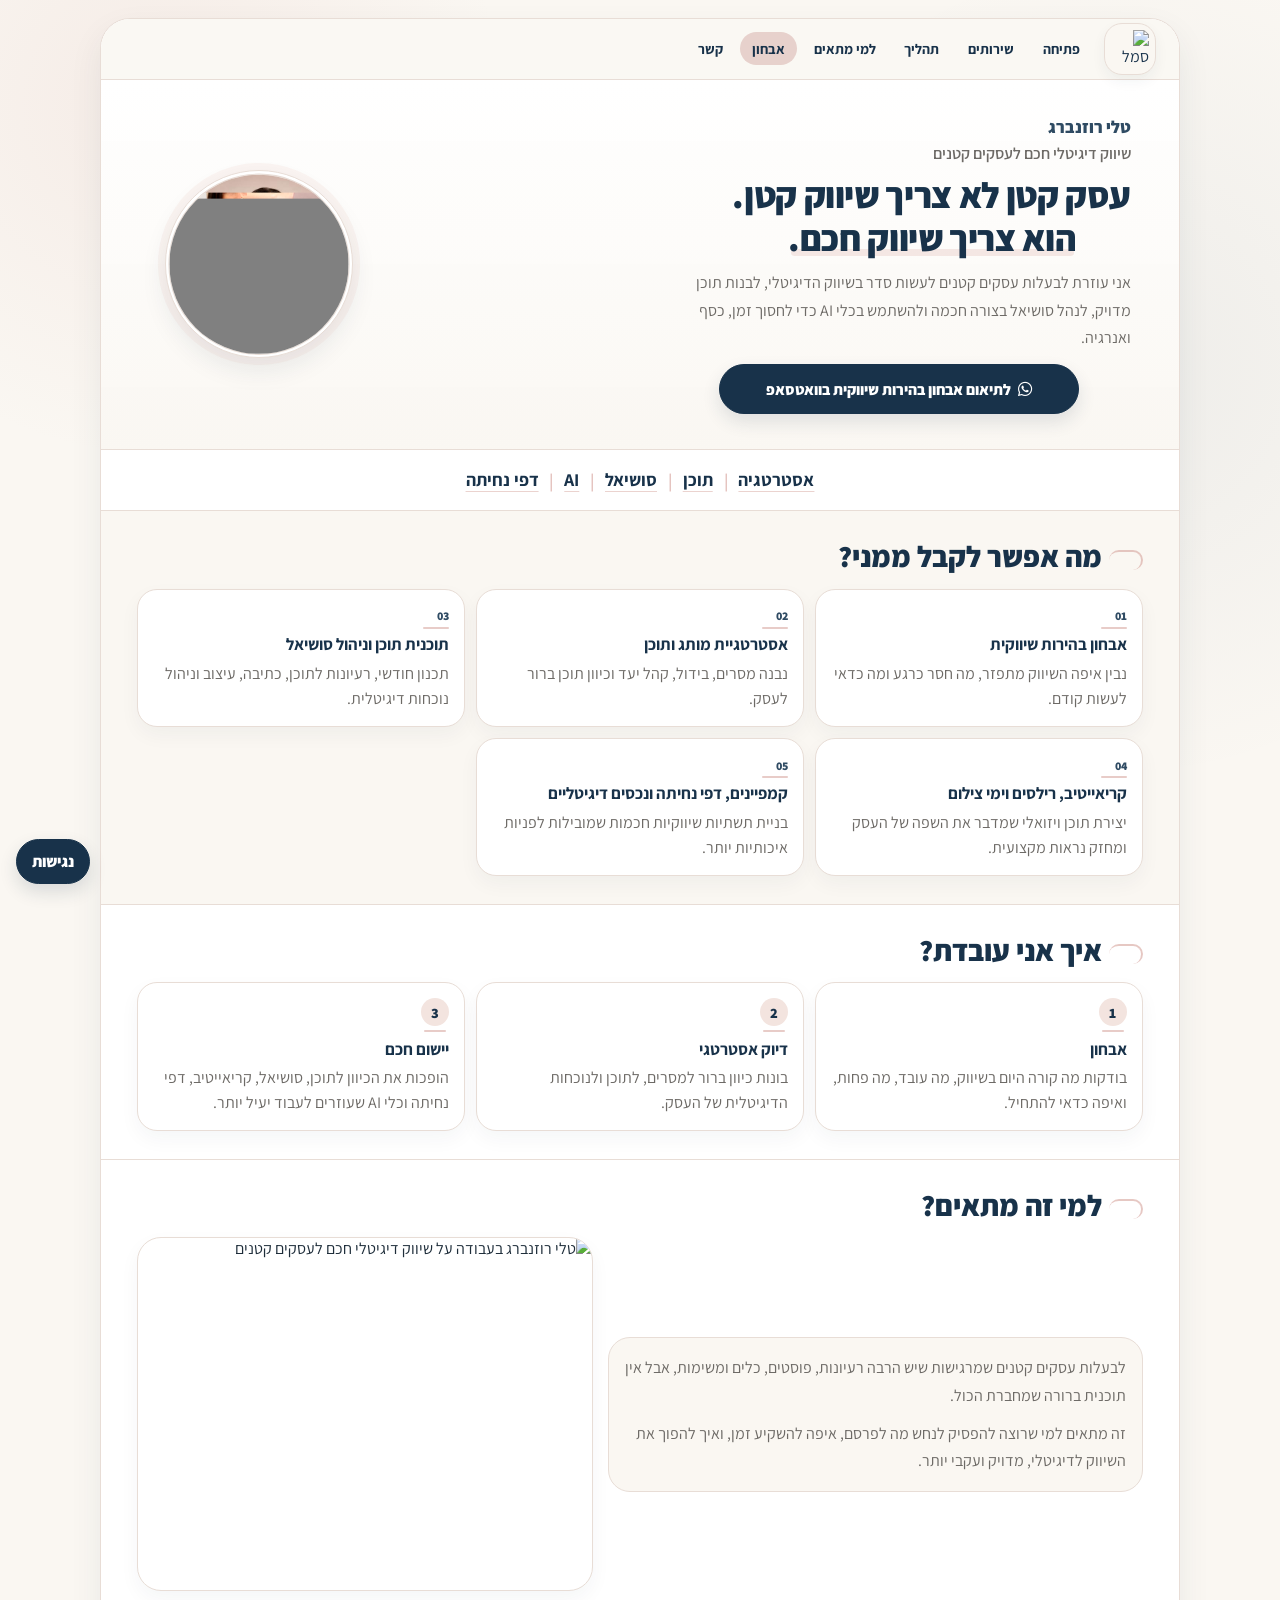
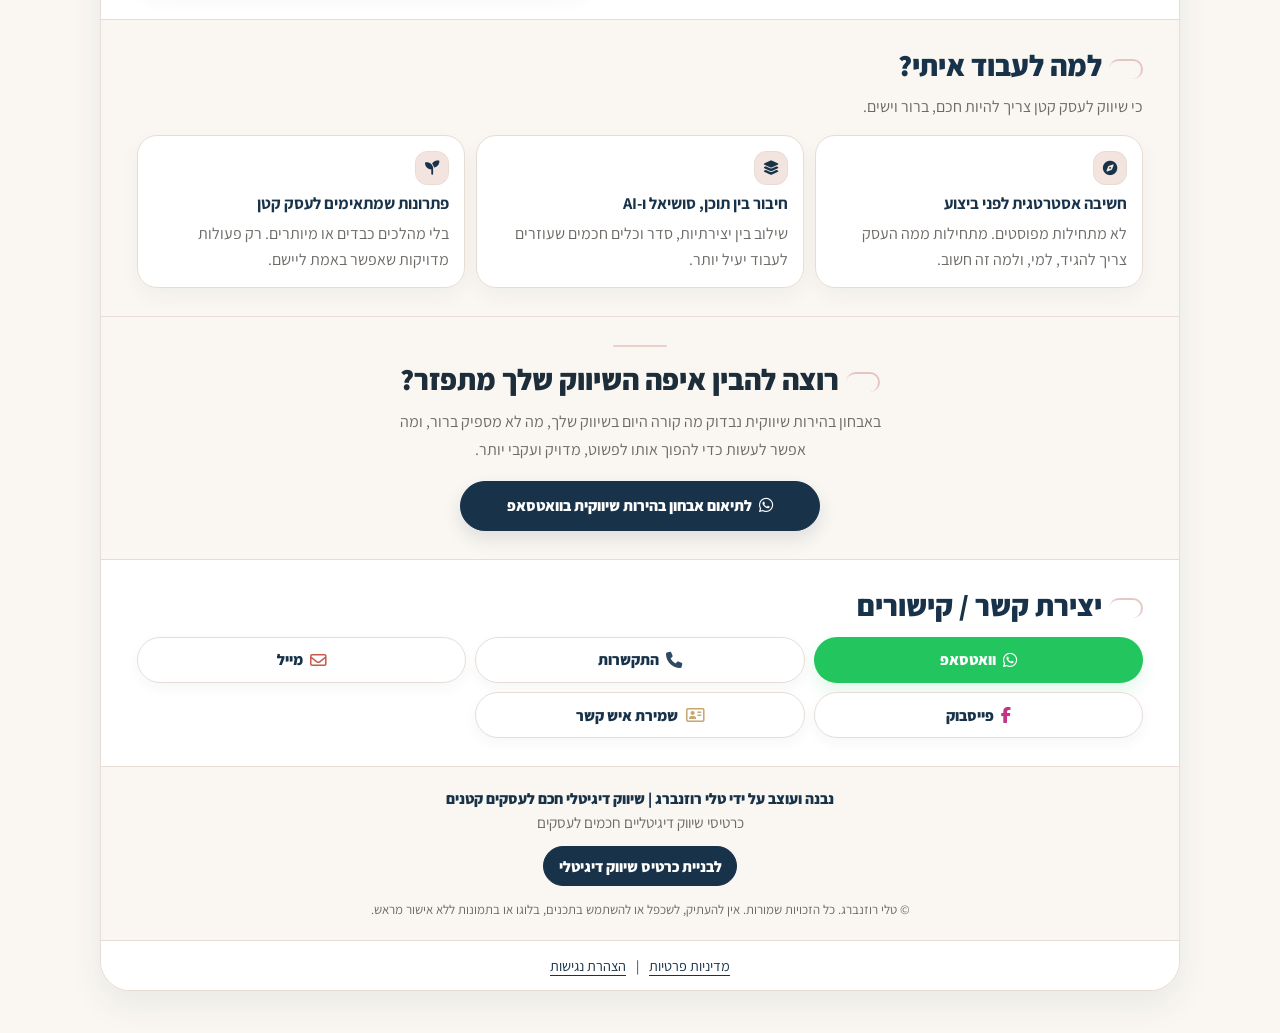
==== commit 18133390: "fix: refresh image paths for deployment" ====
--- a/index.html
+++ b/index.html
@@ -19,7 +19,7 @@
       property="og:description"
       content="שיווק דיגיטלי לעסקים קטנים עם אסטרטגיית תוכן, ניהול סושיאל, AI לעסקים, דפי נחיתה ואבחון שיווקי שמחזיר בהירות וסדר."
     />
-    <meta property="og:image" content="https://tali-digital-card.vercel.app/assets/tali-logo.jpeg" />
+    <meta property="og:image" content="https://tali-digital-card.vercel.app/assets/tali-logo.jpeg?v=20260623-1818" />
 
     <meta name="twitter:card" content="summary_large_image" />
     <meta name="twitter:title" content="טלי רוזנברג | שיווק דיגיטלי חכם לעסקים קטנים" />
@@ -27,7 +27,7 @@
       name="twitter:description"
       content="שיווק דיגיטלי לעסקים קטנים עם אסטרטגיית תוכן, ניהול סושיאל, AI לעסקים, דפי נחיתה ואבחון שיווקי שמחזיר בהירות וסדר."
     />
-    <meta name="twitter:image" content="https://tali-digital-card.vercel.app/assets/tali-logo.jpeg" />
+    <meta name="twitter:image" content="https://tali-digital-card.vercel.app/assets/tali-logo.jpeg?v=20260623-1818" />
 
     <link rel="preconnect" href="https://fonts.googleapis.com" />
     <link rel="preconnect" href="https://fonts.gstatic.com" crossorigin />
@@ -48,7 +48,7 @@
         "name": "טלי רוזנברג",
         "description": "שיווק דיגיטלי לעסקים קטנים: אסטרטגיית תוכן, ניהול סושיאל, AI לעסקים, דפי נחיתה ואבחון שיווקי לבעלות עסקים קטנים.",
         "url": "https://tali-digital-card.vercel.app",
-        "image": "https://tali-digital-card.vercel.app/assets/tali-profile.jpeg",
+        "image": "https://tali-digital-card.vercel.app/assets/tali-profile.jpeg?v=20260623-1818",
         "telephone": "+972586287333",
         "email": "rozdigitalm@gmail.com",
         "areaServed": "ישראל",
@@ -74,8 +74,8 @@
           <nav class="top-nav" aria-label="ניווט ראשי בכרטיס">
             <a href="#top" class="nav-logo" aria-label="חזרה לתחילת הכרטיס של טלי רוזנברג">
               <img
-                src="assets/tali-symbol.jpeg"
-                alt="לוגו מונוגרמה טלי רוזנברג"
+                src="assets/tali-symbol.jpeg?v=20260623-1818"
+                alt="סמל המותג של טלי רוזנברג"
                 width="360"
                 height="236"
               />
@@ -119,7 +119,7 @@
           <figure class="profile-wrap" aria-label="תמונת פרופיל של טלי רוזנברג">
             <div class="profile-frame">
               <img
-                src="assets/tali-profile.jpeg"
+                src="assets/tali-profile.jpeg?v=20260623-1818"
                 alt="טלי רוזנברג, שיווק דיגיטלי חכם לעסקים קטנים"
                 class="profile-image"
                 width="900"
@@ -250,8 +250,8 @@
             </div>
             <figure class="workspace-photo">
               <img
-                src="assets/tali-workspace.jpeg"
-                alt="טלי רוזנברג, שיווק דיגיטלי חכם לעסקים קטנים"
+                src="assets/tali-workspace.jpeg?v=20260623-1818"
+                alt="טלי רוזנברג בעבודה על שיווק דיגיטלי חכם לעסקים קטנים"
                 width="900"
                 height="1200"
                 loading="lazy"
@@ -332,17 +332,19 @@
               href="https://www.instagram.com/tali_digitali/"
               target="_blank"
               rel="noopener noreferrer"
-              aria-label="מעבר לאינסטגרם של טלי רוזנברג"
-            >
-              <i class="fa-brands fa-instagram" aria-hidden="true"></i>
-              <span>אינסטגרם</span>
-            </a>
-            <a
-              class="action-btn btn-facebook"
-              href="https://www.facebook.com/profile.php?id=61583277183396"
-              target="_blank"
-              rel="noopener noreferrer"
-              aria-label="מעבר לפייסבוק של טלי רוזנברג"
+              aria-label="מעבר לאינסטגרם של טלי רוזנברג" ��ƒ6�73�&f�'&�G2f֖�7Fw&�"&�ֆ�FFV��'G'VR#������7��y+y�z+z+y�y-z�y���7�������6�73�&7F����'F�'F��f6V&��� ��&Vc�&�GG3���wwr�f6V&����6���&�f��R����C�cS�3#ss�33�b �F&vWC�%�&�� �&V��&���V�W"��&VfW'&W" �&���&V��-y�z-y+z�+y�zmy�y�z+y+y]zr+z�y�y�+y�y�y�+z�y]ymz+y+z�y""
             >
               <i class="fa-brands fa-facebook-f" aria-hidden="true"></i>
               <span>פייסבוק</span>
--- a/style.css
+++ b/style.css
@@ -210,7 +210,7 @@
   width: clamp(6rem, 28vw, 13rem);
   aspect-ratio: 1;
   opacity: 0.055;
-  background: url("assets/tali-symbol.jpeg") center / contain no-repeat;
+  background: url("assets/tali-symbol.jpeg?v=20260623-1818") center / contain no-repeat;
   pointer-events: none;
 }
 
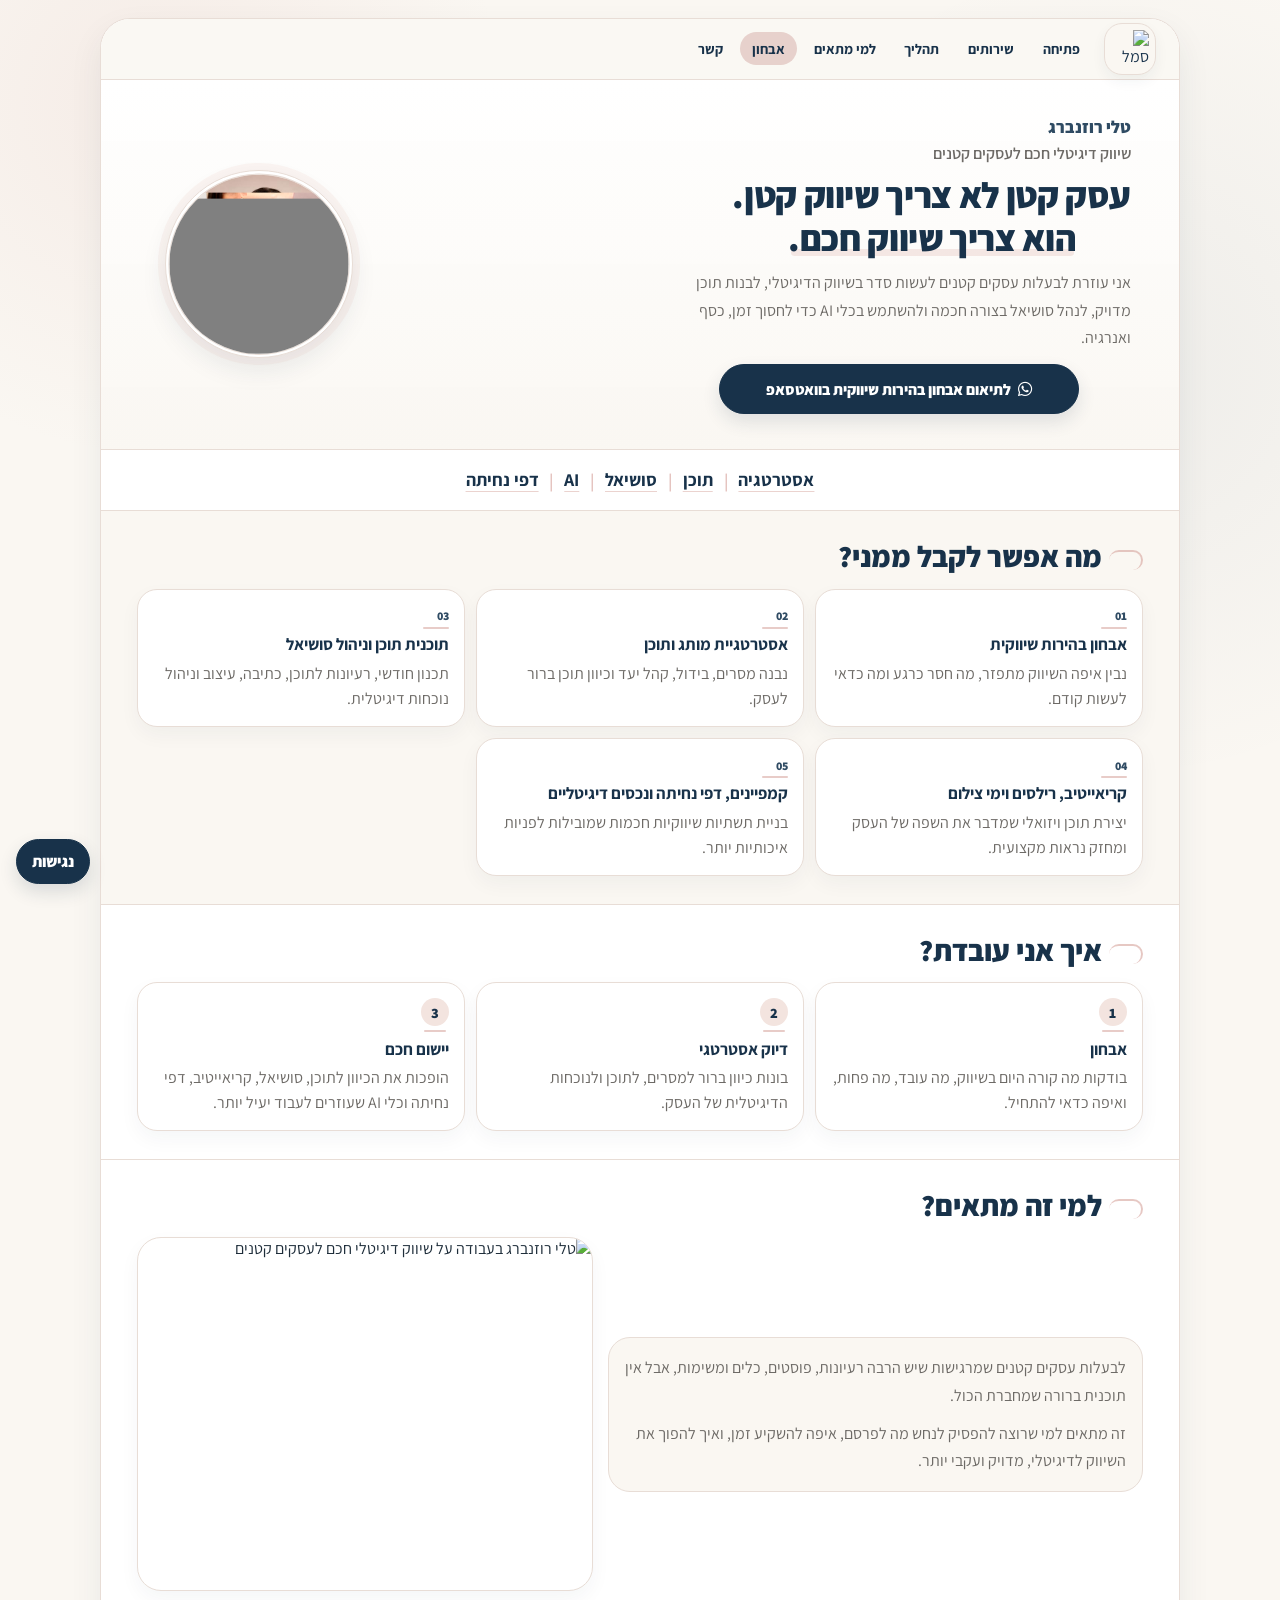
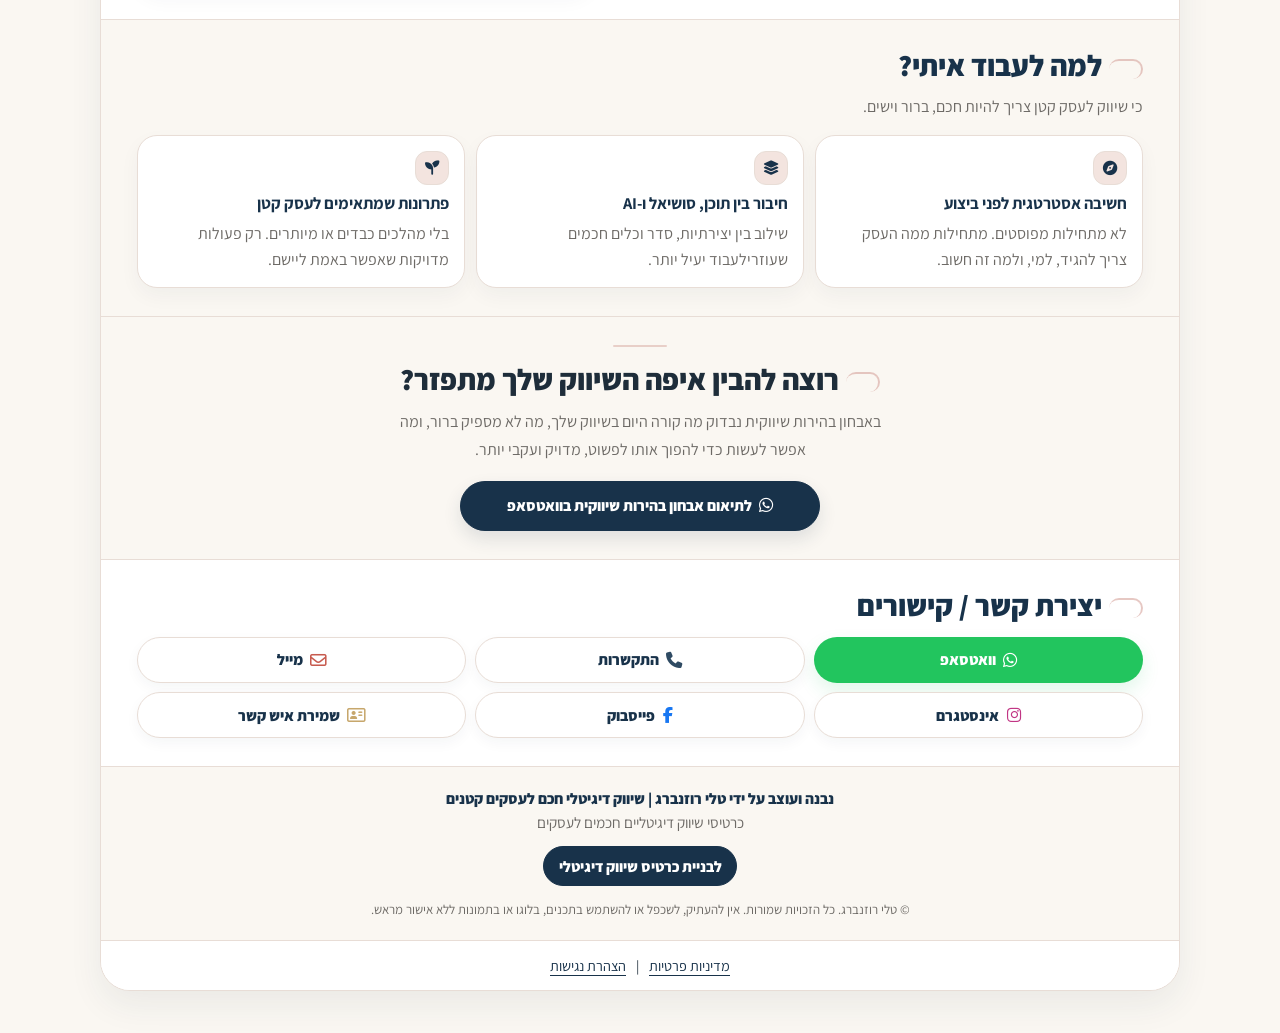
==== commit 99df7228: "fix: refresh image paths and html encoding" ====
--- a/index.html
+++ b/index.html
@@ -274,7 +274,7 @@
             <article class="trust-card">
               <span class="trust-icon" aria-hidden="true"><i class="fa-solid fa-layer-group"></i></span>
               <h3>חיבור בין תוכן, סושיאל ו-AI</h3>
-              <p>שילוב בין יצירתיות, סדר וכלים חכמים שעוזרים לעבוד יעיל יותר.</p>
+              <p>שילוב בין יצירתיות, סדר וכלים חכמים שעוזרילעבוד יעיל יותר.</p>
             </article>
             <article class="trust-card">
               <span class="trust-icon" aria-hidden="true"><i class="fa-solid fa-seedling"></i></span>
@@ -332,19 +332,17 @@
               href="https://www.instagram.com/tali_digitali/"
               target="_blank"
               rel="noopener noreferrer"
-              aria-label="מעבר לאינסטגרם של טלי רוזנברג" ��ƒ6�73�&f�'&�G2f֖�7Fw&�"&�ֆ�FFV��'G'VR#������7��y-y�z-z-y�y-z�y���7�������6�73�&7F����'F�'F��f6V&��� ��&Vc�&�GG3���wwr�f6V&����6���&�f��R����C�cS�3#ss�33�b �F&vWC�%�&�� �&V��&���V�W"��&VfW'&W" �&���&V��-y�z-y-z�-y�zmy�y�z-y-y]zr-z�y�y�-y�y�y�-z�y]ymz-y-z�y""
+              aria-label="מעבר לאינסטגרם של טלי רוזנברג"
+            >
+              <i class="fa-brands fa-instagram" aria-hidden="true"></i>
+              <span>אינסטגרם</span>
+            </a>
+            <a
+              class="action-btn btn-facebook"
+              href="https://www.facebook.com/profile.php?id=61583277183396"
+              target="_blank"
+              rel="noopener noreferrer"
+              aria-label="מעבר לפייסבוק של טלי רוזנברג"
             >
               <i class="fa-brands fa-facebook-f" aria-hidden="true"></i>
               <span>פייסבוק</span>
